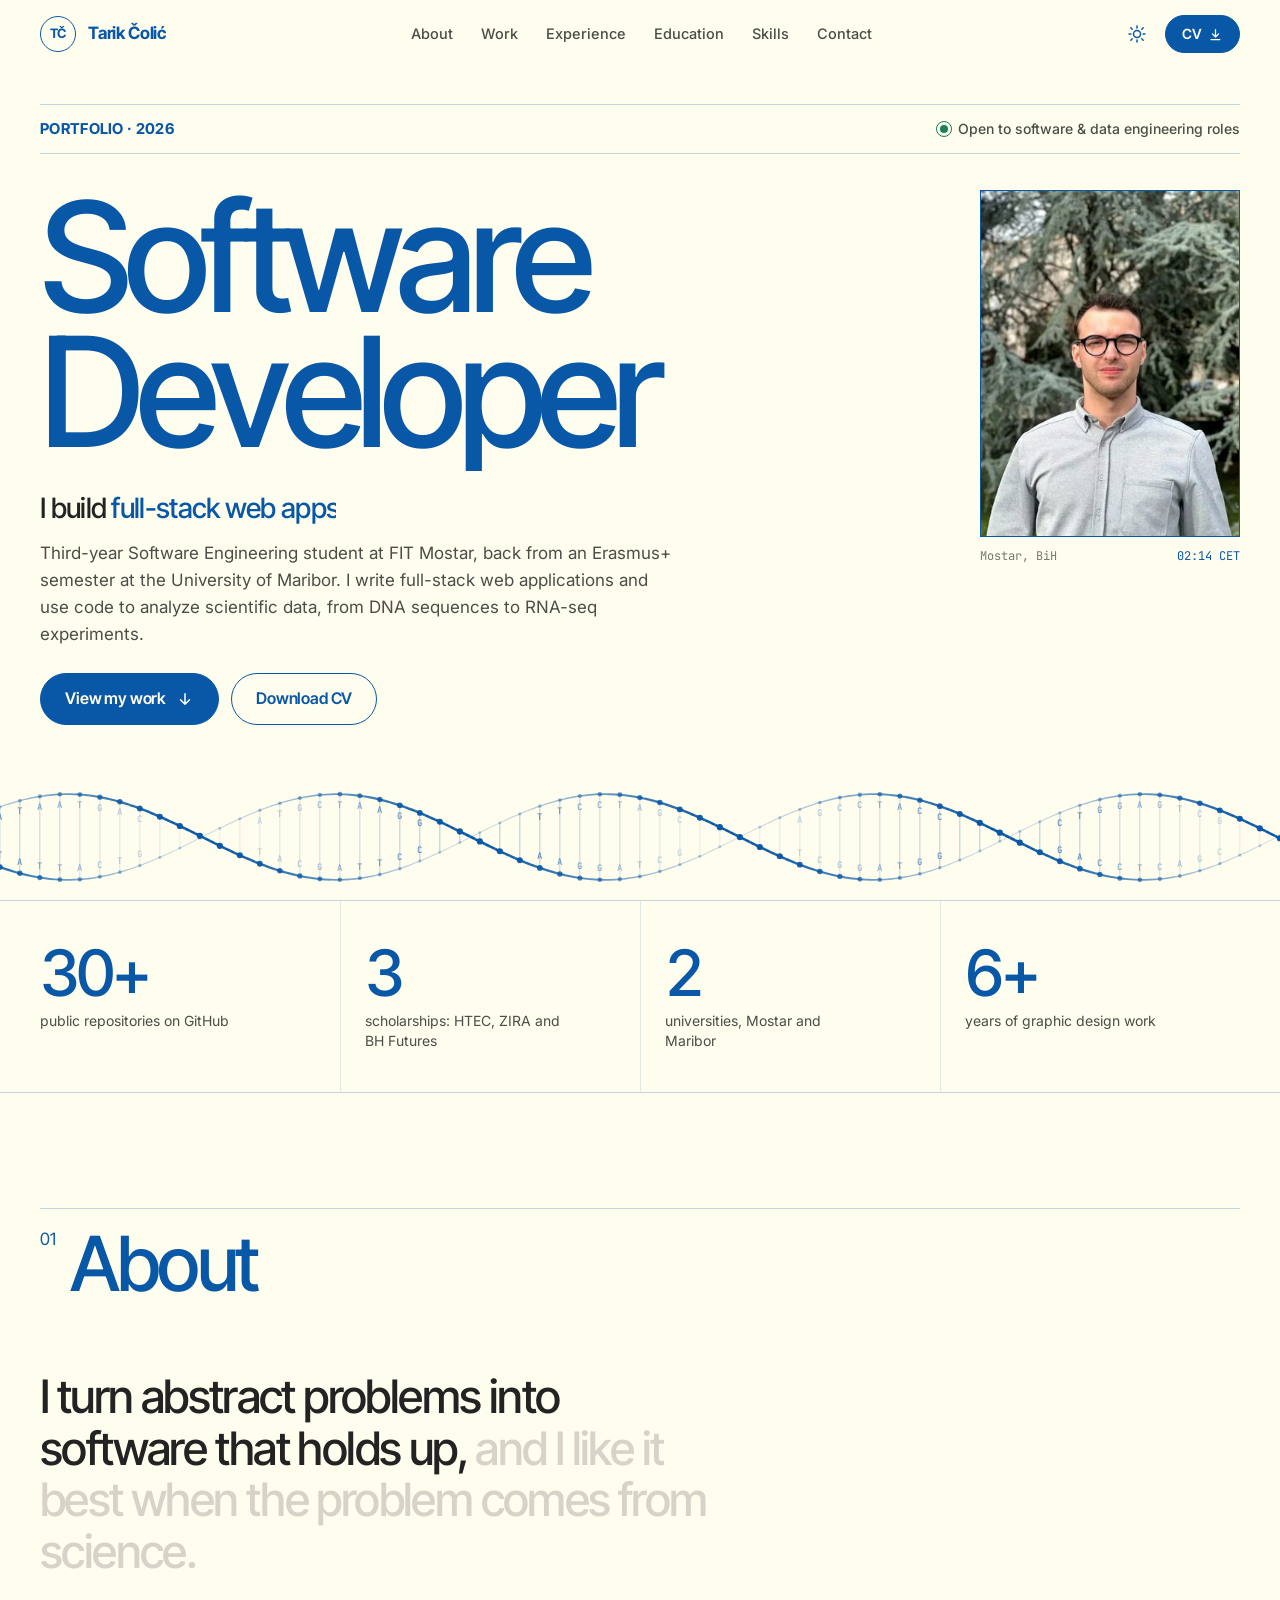
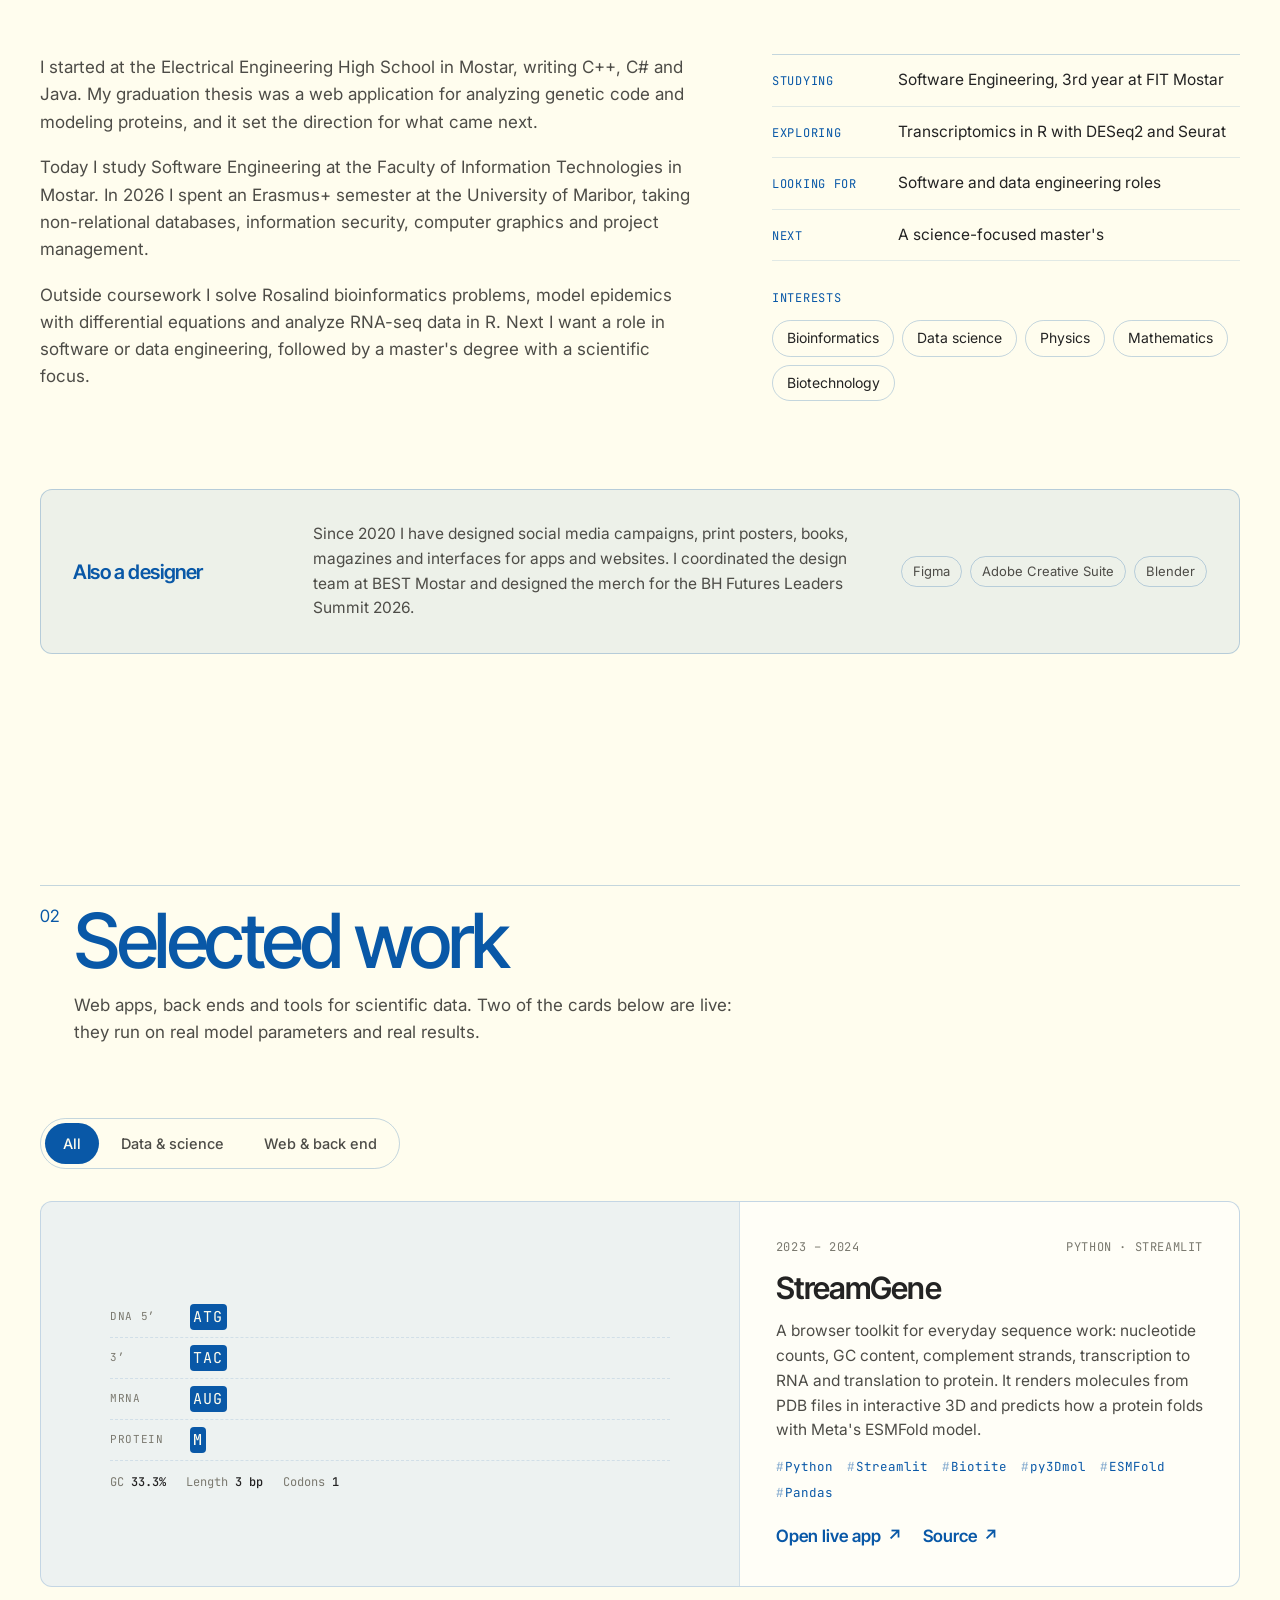
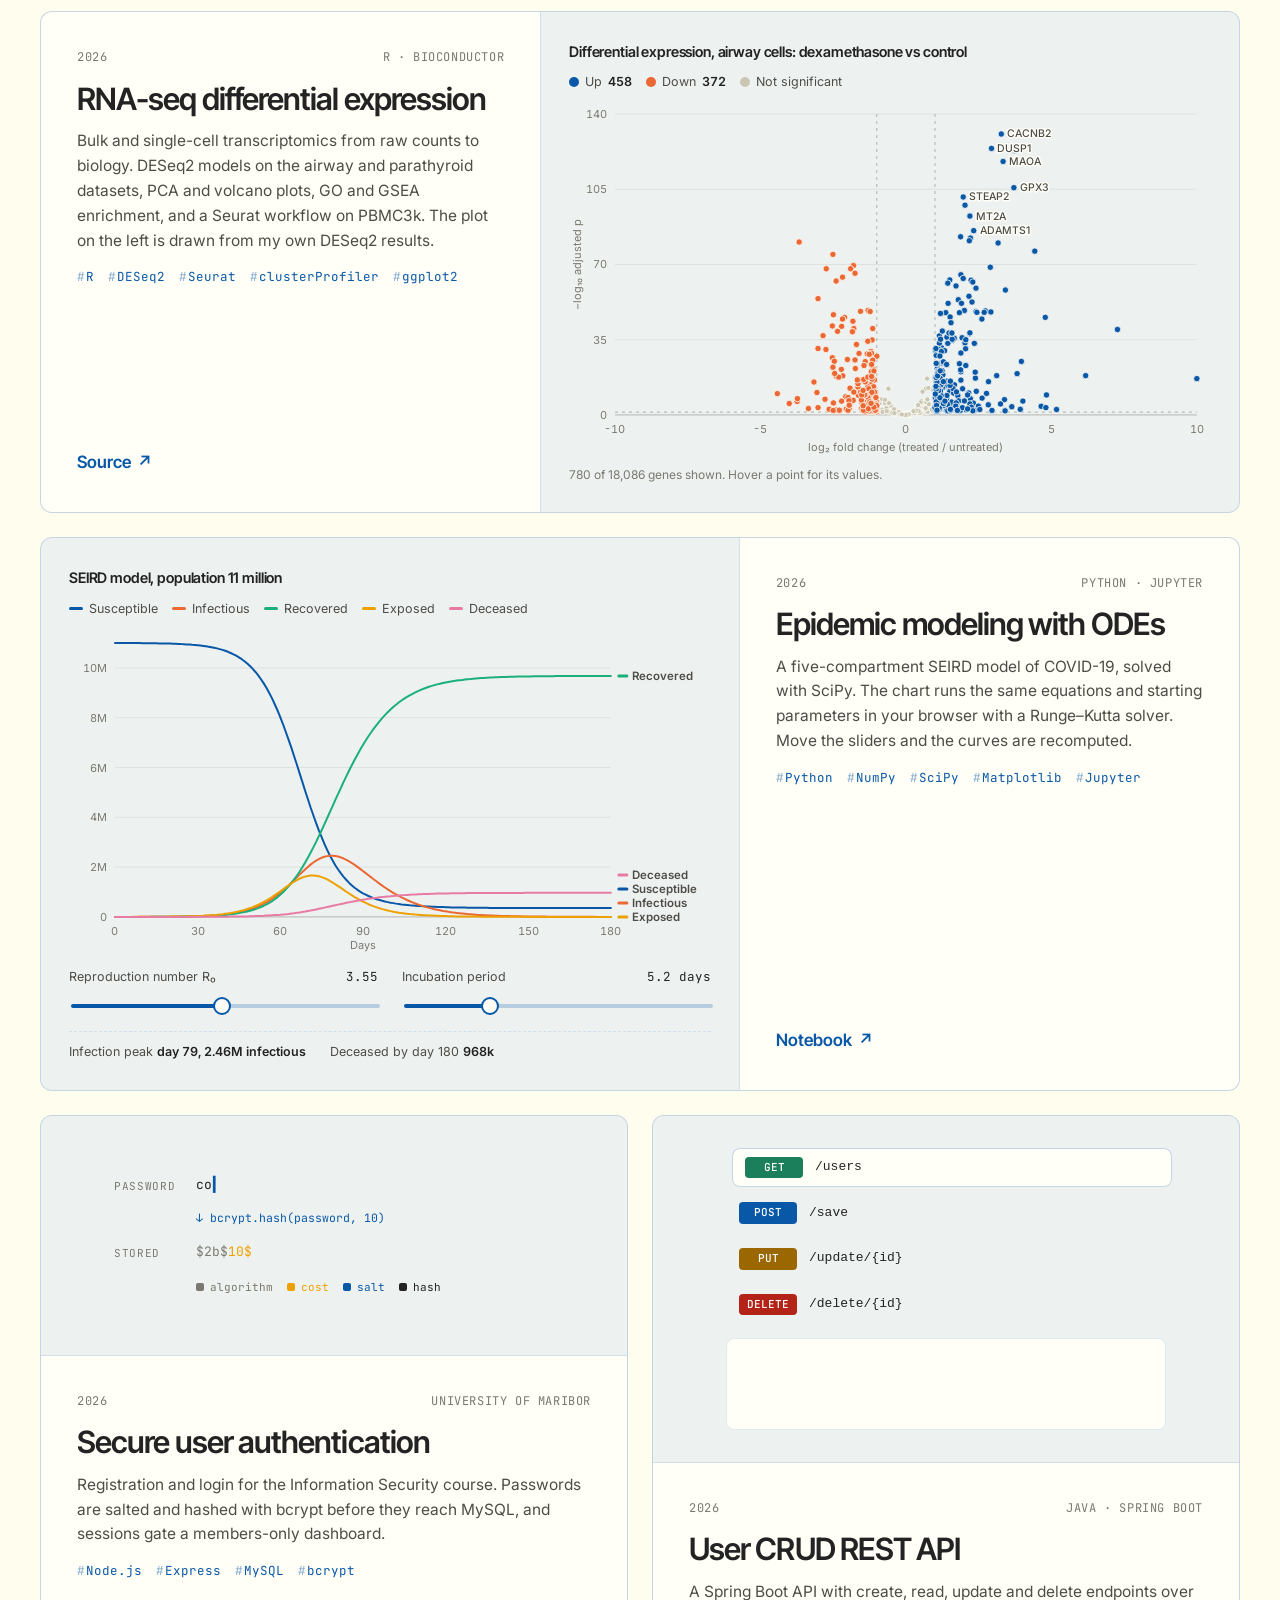
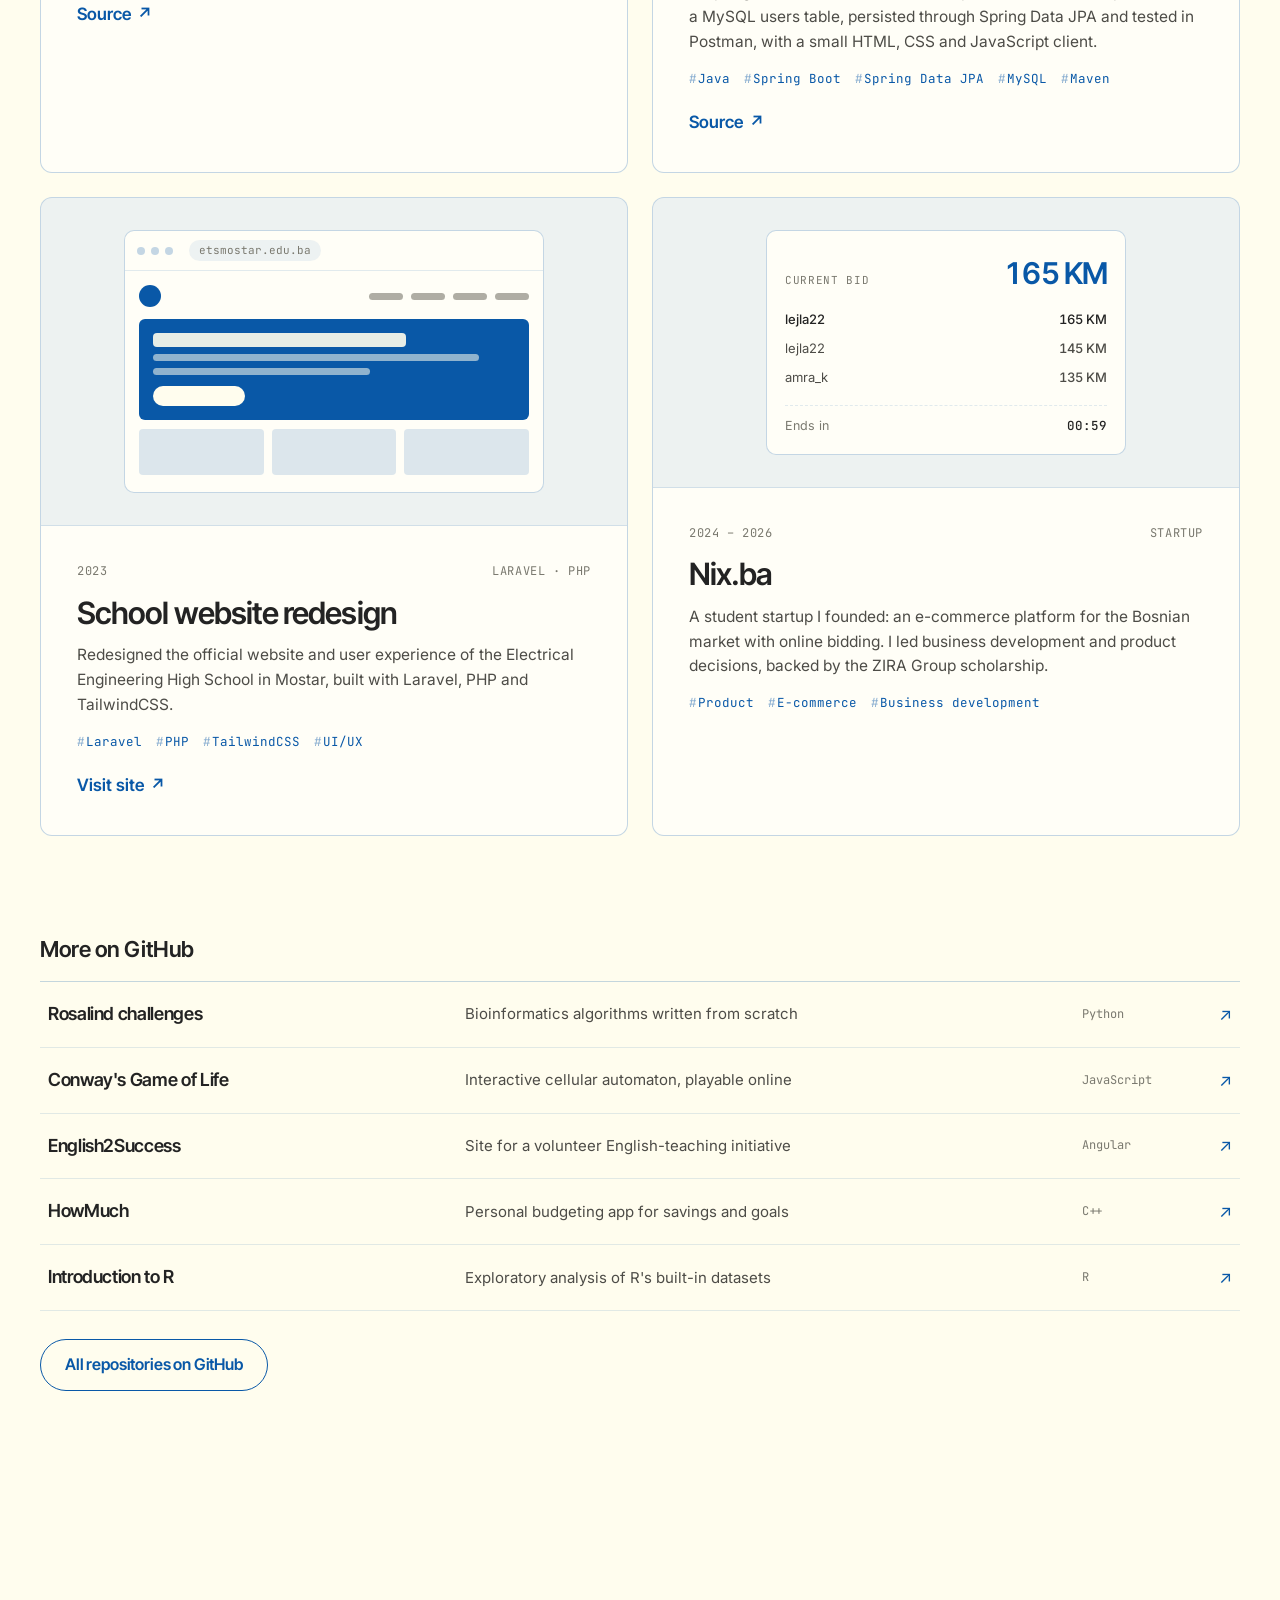
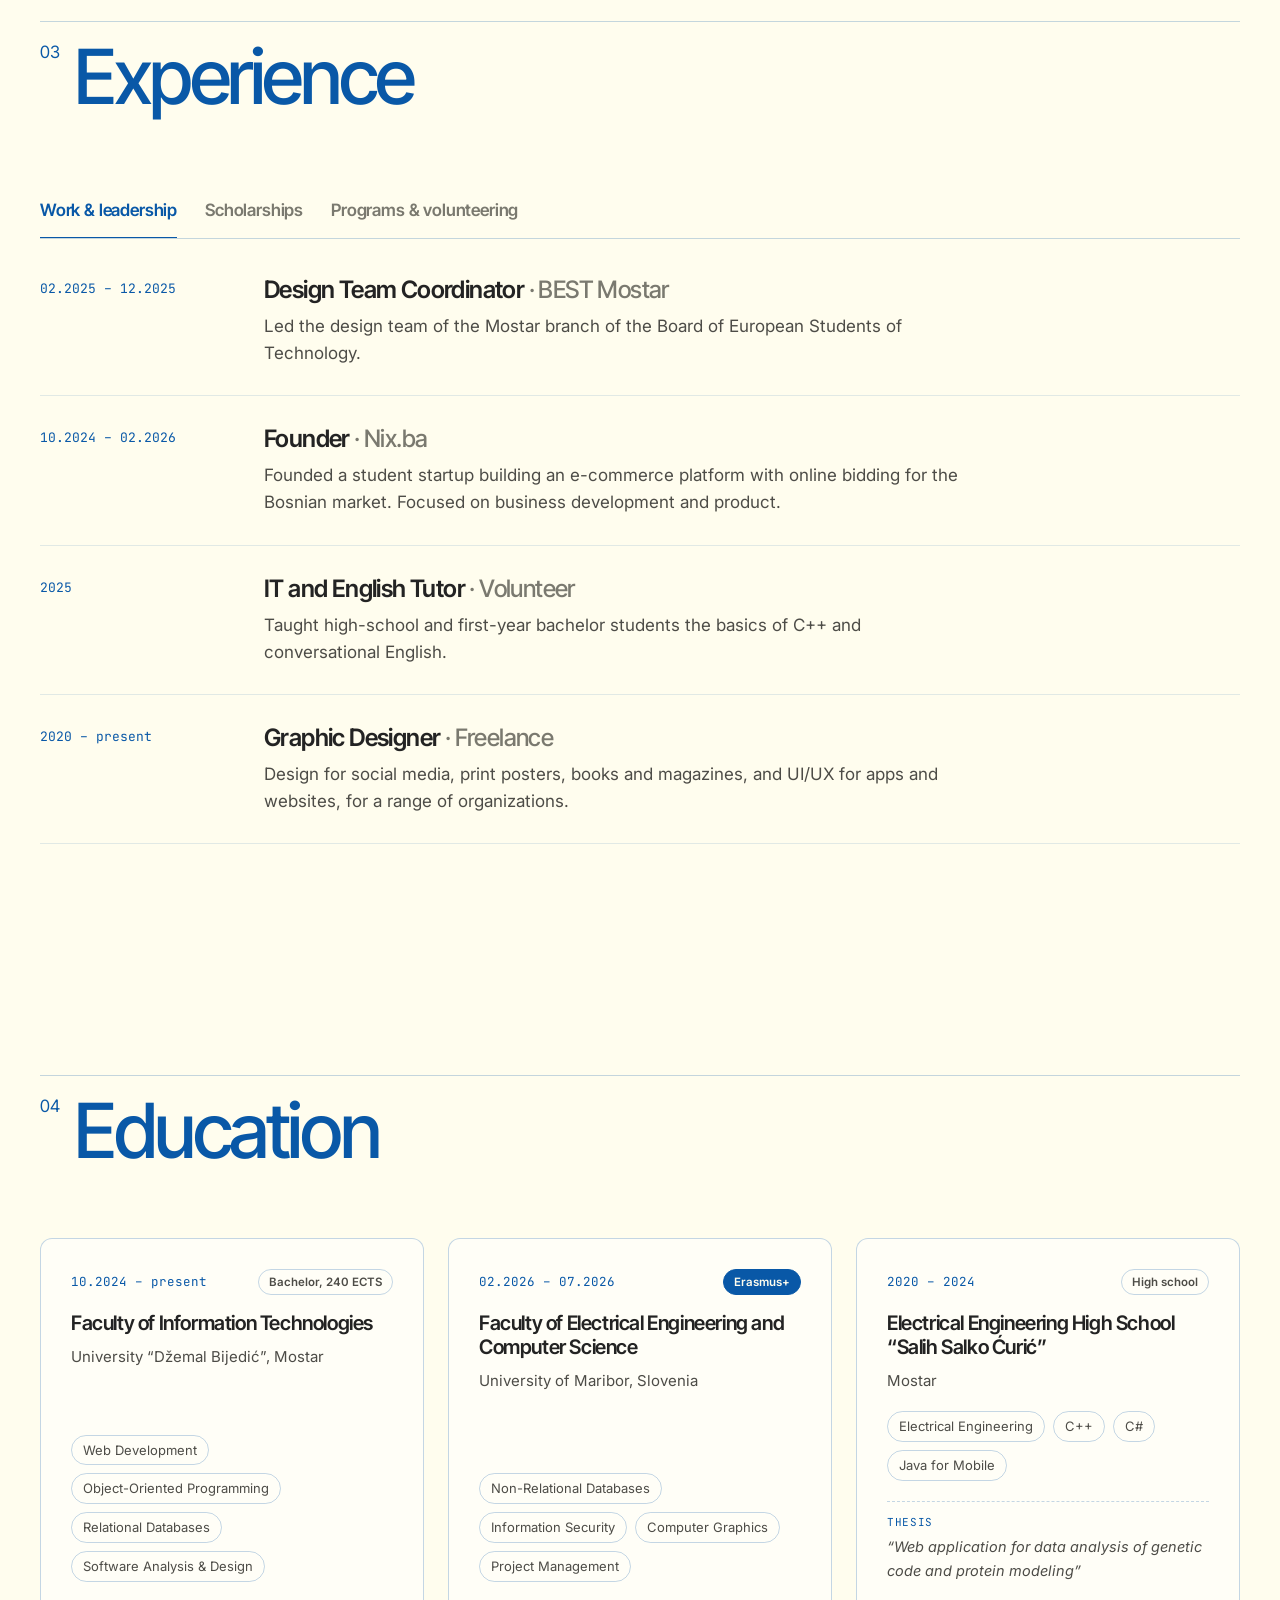
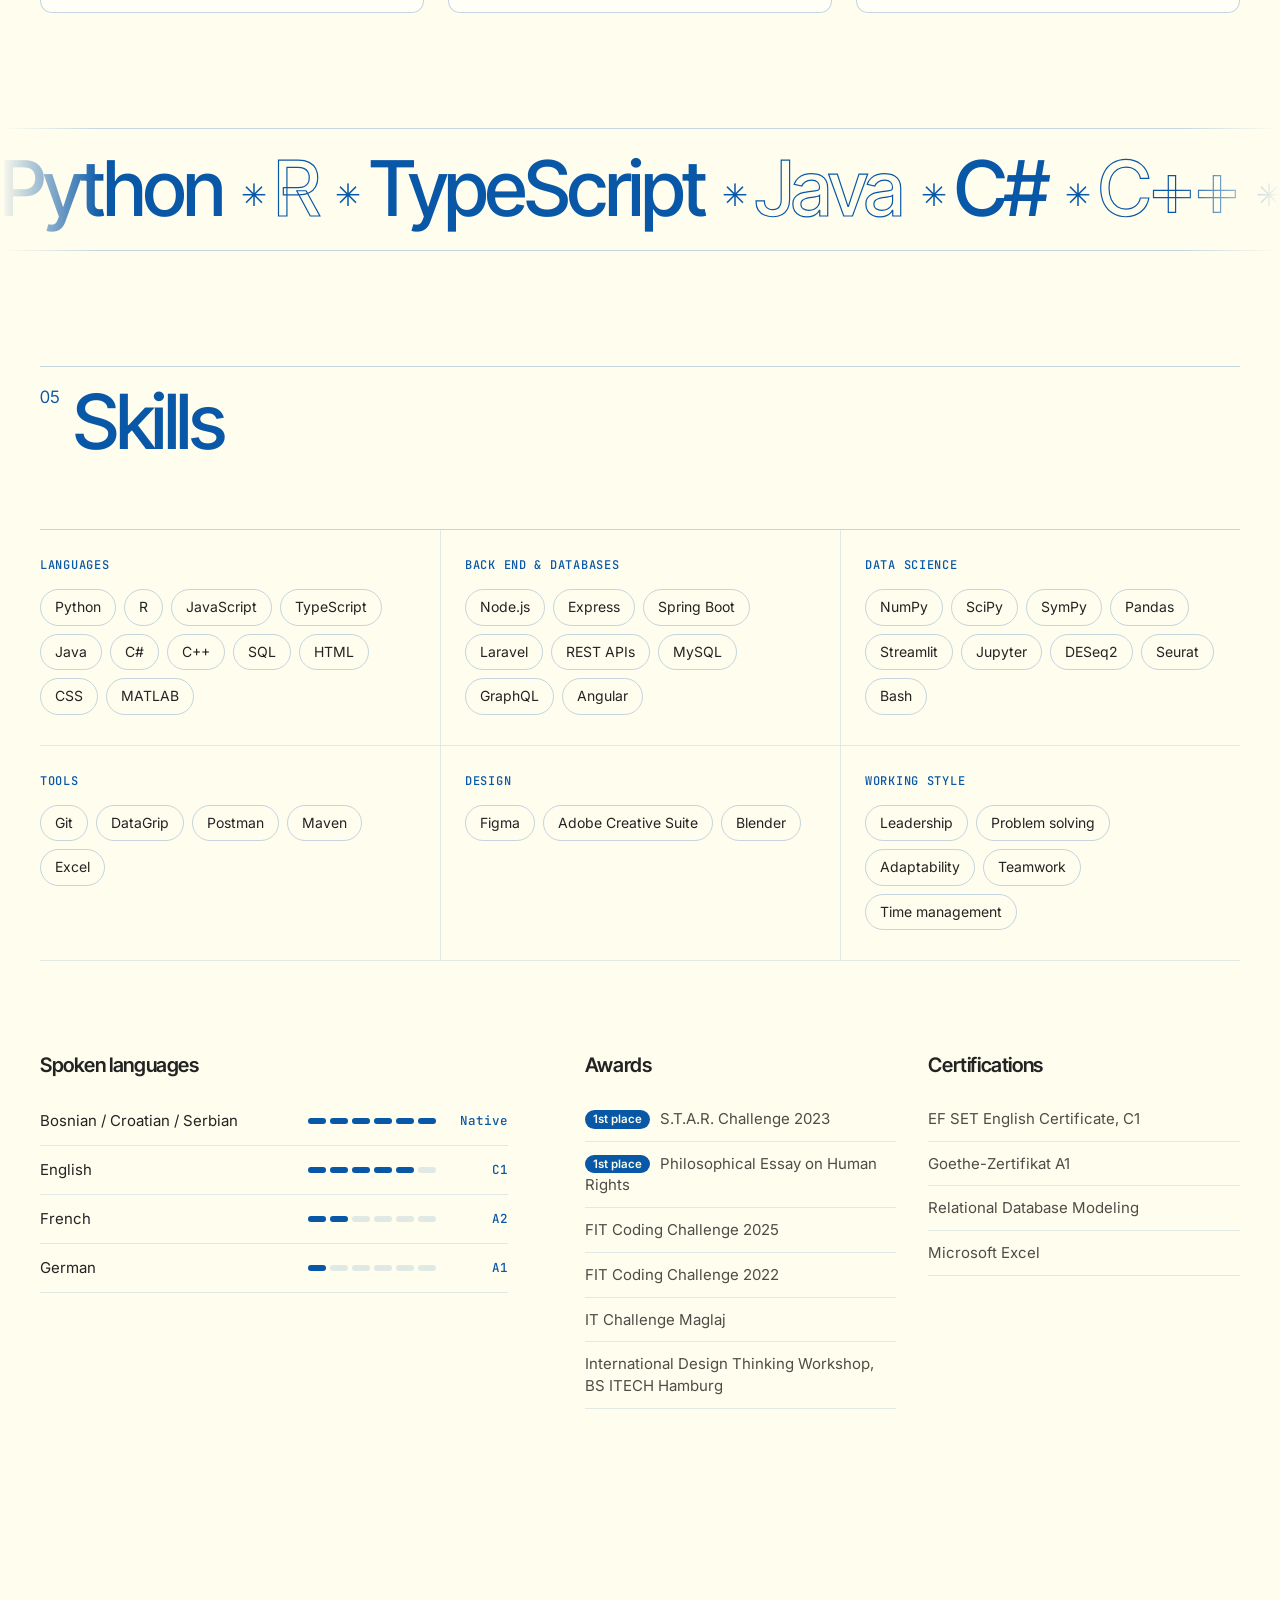
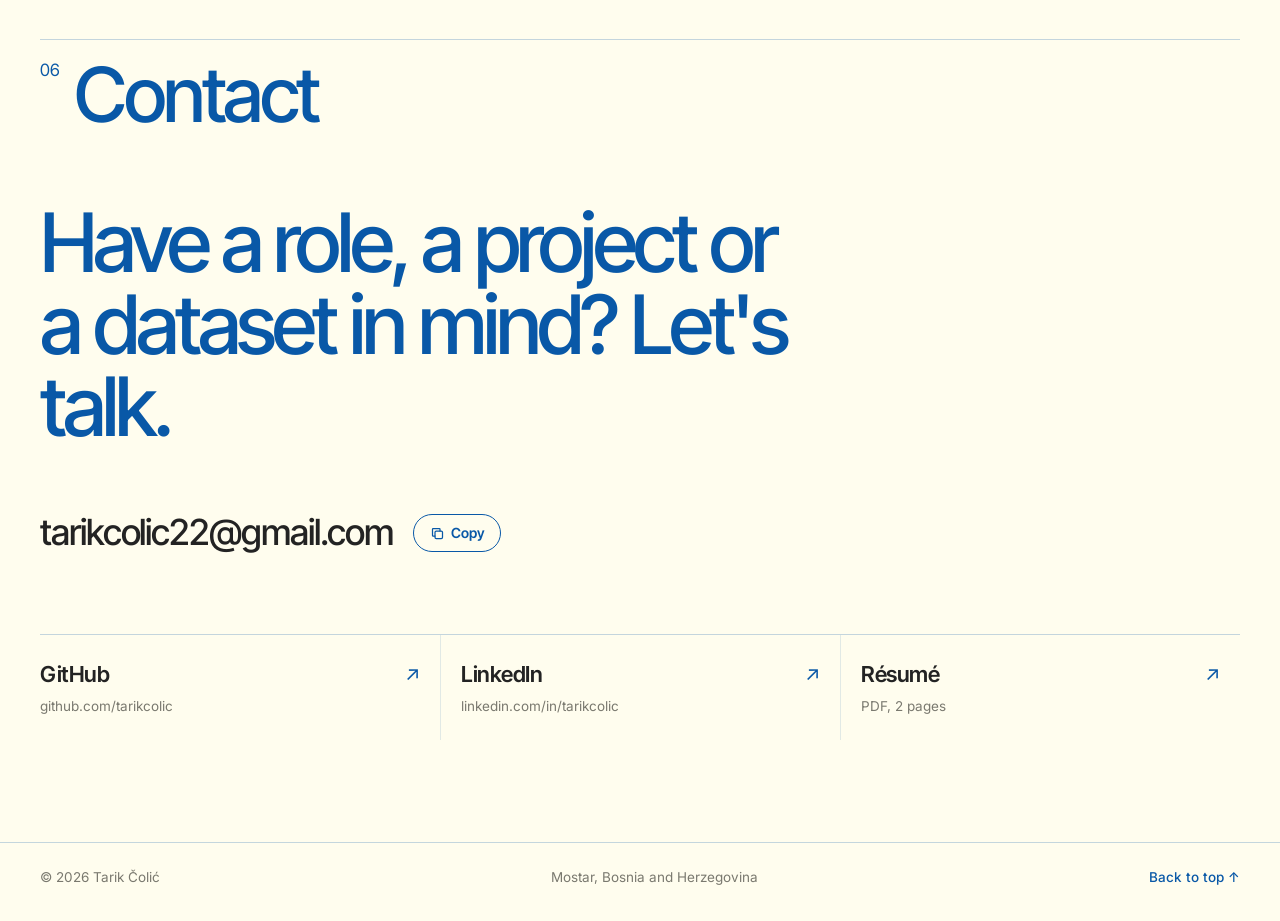
==== index.html @ e256fb42 "Add portfolio website for GitHub Pages Static single-page portfolio built from the 2026 CV and publi" ====
<!doctype html>
<html lang="en">
<head>
  <meta charset="utf-8">
  <meta name="viewport" content="width=device-width, initial-scale=1">
  <title>Tarik Čolić · Software Developer</title>
  <meta name="description" content="Tarik Čolić is a software developer and Software Engineering student from Mostar, building full-stack web applications and tools for scientific data.">
  <meta name="author" content="Tarik Čolić">
  <meta name="theme-color" content="#fffdee" media="(prefers-color-scheme: light)">
  <meta name="theme-color" content="#0b1424" media="(prefers-color-scheme: dark)">
  <link rel="canonical" href="https://tarikcolic.github.io/portfolio/">

  <meta property="og:type" content="website">
  <meta property="og:title" content="Tarik Čolić · Software Developer">
  <meta property="og:description" content="Full-stack web applications and tools for scientific data.">
  <meta property="og:url" content="https://tarikcolic.github.io/portfolio/">
  <meta property="og:image" content="https://tarikcolic.github.io/portfolio/assets/img/og.jpg">
  <meta property="og:image:width" content="1200">
  <meta property="og:image:height" content="630">
  <meta name="twitter:card" content="summary_large_image">

  <link rel="icon" href="favicon.svg" type="image/svg+xml">
  <link rel="preconnect" href="https://fonts.googleapis.com">
  <link rel="preconnect" href="https://fonts.gstatic.com" crossorigin>
  <link href="https://fonts.googleapis.com/css2?family=Inter+Tight:wght@500;600;700&family=Inter:wght@400;500;600&family=JetBrains+Mono:wght@400;500&display=swap" rel="stylesheet">
  <link rel="stylesheet" href="assets/css/style.css">

  <script>
    // Runs before paint: apply saved theme and flag JS so reveal styles only apply when scripts run.
    (function () {
      var d = document.documentElement;
      d.classList.add('js');
      try {
        var t = localStorage.getItem('theme');
        if (t === 'light' || t === 'dark') d.setAttribute('data-theme', t);
      } catch (e) {}
    })();
  </script>

  <script type="application/ld+json">
  {
    "@context": "https://schema.org",
    "@type": "Person",
    "name": "Tarik Čolić",
    "jobTitle": "Software Developer",
    "url": "https://tarikcolic.github.io/portfolio/",
    "image": "https://tarikcolic.github.io/portfolio/assets/img/tarik.jpg",
    "address": { "@type": "PostalAddress", "addressLocality": "Mostar", "addressCountry": "BA" },
    "alumniOf": [
      { "@type": "CollegeOrUniversity", "name": "University of Džemal Bijedić in Mostar, Faculty of Information Technologies" },
      { "@type": "CollegeOrUniversity", "name": "University of Maribor, Faculty of Electrical Engineering and Computer Science" }
    ],
    "sameAs": ["https://github.com/tarikcolic", "https://www.linkedin.com/in/tarikcolic"]
  }
  </script>
</head>
<body>
  <a class="skip-link" href="#main">Skip to content</a>
  <div class="progress" aria-hidden="true"><span></span></div>

  <!-- ============ NAV ============ -->
  <header class="nav" id="nav">
    <div class="nav__inner container">
      <a class="nav__logo" href="#top" aria-label="Tarik Čolić, back to top">
        <span class="nav__mark">TČ</span>
        <span class="nav__name">Tarik Čolić</span>
      </a>

      <nav class="nav__links" aria-label="Primary">
        <a href="#about" data-nav>About</a>
        <a href="#work" data-nav>Work</a>
        <a href="#experience" data-nav>Experience</a>
        <a href="#education" data-nav>Education</a>
        <a href="#skills" data-nav>Skills</a>
        <a href="#contact" data-nav>Contact</a>
        <span class="nav__indicator" aria-hidden="true"></span>
      </nav>

      <div class="nav__actions">
        <button class="icon-btn theme-toggle" type="button" aria-label="Switch to dark theme" data-theme-toggle>
          <svg class="i-sun" viewBox="0 0 24 24" aria-hidden="true"><circle cx="12" cy="12" r="4.2"/><path d="M12 2.5v2.2M12 19.3v2.2M4.6 4.6l1.6 1.6M17.8 17.8l1.6 1.6M2.5 12h2.2M19.3 12h2.2M4.6 19.4l1.6-1.6M17.8 6.2l1.6-1.6"/></svg>
          <svg class="i-moon" viewBox="0 0 24 24" aria-hidden="true"><path d="M20 14.5A8 8 0 1 1 9.5 4a6.5 6.5 0 0 0 10.5 10.5Z"/></svg>
        </button>
        <a class="btn btn--small btn--solid nav__cv" href="assets/Tarik_Colic_CV.pdf" download>
          CV <svg viewBox="0 0 24 24" aria-hidden="true"><path d="M12 4v12m0 0-5-5m5 5 5-5M5 20h14"/></svg>
        </a>
        <button class="icon-btn menu-toggle" type="button" aria-label="Open menu" aria-expanded="false" aria-controls="mobile-menu" data-menu-toggle>
          <span></span><span></span>
        </button>
      </div>
    </div>
  </header>

  <div class="mobile-menu" id="mobile-menu" hidden>
    <nav aria-label="Mobile">
      <a href="#about"><small>01</small>About</a>
      <a href="#work"><small>02</small>Work</a>
      <a href="#experience"><small>03</small>Experience</a>
      <a href="#education"><small>04</small>Education</a>
      <a href="#skills"><small>05</small>Skills</a>
      <a href="#contact"><small>06</small>Contact</a>
    </nav>
    <div class="mobile-menu__foot">
      <a href="mailto:tarikcolic22@gmail.com">tarikcolic22@gmail.com</a>
      <a href="assets/Tarik_Colic_CV.pdf" download>Download CV ↓</a>
    </div>
  </div>

  <main id="main">
    <!-- ============ HERO ============ -->
    <section class="hero" id="top" aria-labelledby="hero-title">
      <div class="container hero__grid">
        <div class="hero__meta" data-reveal>
          <span>Portfolio · 2026</span>
          <span class="hero__status"><i class="dot" aria-hidden="true"></i>Open to software &amp; data engineering roles</span>
        </div>

        <h1 class="hero__title" id="hero-title" aria-label="Software Developer">
          <span class="line" aria-hidden="true"><span class="split">Software</span></span>
          <span class="line" aria-hidden="true"><span class="split">Developer</span></span>
        </h1>

        <figure class="hero__photo" data-reveal data-tilt>
          <picture>
            <source srcset="assets/img/tarik.webp" type="image/webp">
            <img src="assets/img/tarik.jpg" width="360" height="480" alt="Portrait of Tarik Čolić" fetchpriority="high">
          </picture>
          <figcaption><span>Mostar, BiH</span><span class="clock" data-clock>--:--</span></figcaption>
        </figure>

        <div class="hero__intro">
          <p class="hero__rotator" data-reveal>
            I build
            <span class="rotator" aria-live="polite">
              <span class="rotator__word is-active">full-stack web apps</span>
              <span class="rotator__word">tools for genetic data</span>
              <span class="rotator__word">secure back ends</span>
              <span class="rotator__word">models of real systems</span>
              <span class="rotator__word">interfaces people enjoy</span>
            </span>
          </p>
          <p class="hero__lead" data-reveal>
            Third-year Software Engineering student at FIT Mostar, back from an Erasmus+ semester at the University of Maribor.
            I write full-stack web applications and use code to analyze scientific data, from DNA sequences to RNA-seq experiments.
          </p>
          <div class="hero__cta" data-reveal>
            <a class="btn btn--solid" href="#work" data-magnetic>View my work <svg viewBox="0 0 24 24" aria-hidden="true"><path d="M12 5v14m0 0-6-6m6 6 6-6"/></svg></a>
            <a class="btn btn--ghost" href="assets/Tarik_Colic_CV.pdf" download data-magnetic>Download CV</a>
          </div>
        </div>
      </div>

      <div class="helix" aria-hidden="true">
        <canvas id="helix"></canvas>
      </div>

    </section>

    <!-- ============ STATS ============ -->
    <section class="stats" aria-label="At a glance">
      <div class="container stats__grid">
        <div class="stat" data-reveal><strong data-count="30" data-suffix="+">0</strong><span>public repositories on GitHub</span></div>
        <div class="stat" data-reveal><strong data-count="3">0</strong><span>scholarships: HTEC, ZIRA and BH Futures</span></div>
        <div class="stat" data-reveal><strong data-count="2">0</strong><span>universities, Mostar and Maribor</span></div>
        <div class="stat" data-reveal><strong data-count="6" data-suffix="+">0</strong><span>years of graphic design work</span></div>
      </div>
    </section>

    <!-- ============ ABOUT ============ -->
    <section class="section" id="about" aria-labelledby="about-title">
      <div class="container">
        <header class="section__head" data-reveal>
          <span class="section__num">01</span>
          <h2 class="section__title" id="about-title">About</h2>
        </header>

        <div class="about">
          <p class="about__statement" data-reveal data-words>
            I turn abstract problems into software that holds up, and I like it best when the problem comes from science.
          </p>

          <div class="about__body">
            <div class="about__text" data-reveal>
              <p>
                I started at the Electrical Engineering High School in Mostar, writing C++, C# and Java. My graduation thesis was a web
                application for analyzing genetic code and modeling proteins, and it set the direction for what came next.
              </p>
              <p>
                Today I study Software Engineering at the Faculty of Information Technologies in Mostar. In 2026 I spent an Erasmus+
                semester at the University of Maribor, taking non-relational databases, information security, computer graphics and
                project management.
              </p>
              <p>
                Outside coursework I solve Rosalind bioinformatics problems, model epidemics with differential equations and analyze
                RNA-seq data in R. Next I want a role in software or data engineering, followed by a master's degree with a scientific focus.
              </p>
            </div>

            <aside class="about__side" data-reveal>
              <dl class="now">
                <div><dt>Studying</dt><dd>Software Engineering, 3rd year at FIT Mostar</dd></div>
                <div><dt>Exploring</dt><dd>Transcriptomics in R with DESeq2 and Seurat</dd></div>
                <div><dt>Looking for</dt><dd>Software and data engineering roles</dd></div>
                <div><dt>Next</dt><dd>A science-focused master's</dd></div>
              </dl>
              <div class="interests">
                <span class="interests__label">Interests</span>
                <ul class="chips">
                  <li>Bioinformatics</li><li>Data science</li><li>Physics</li><li>Mathematics</li><li>Biotechnology</li>
                </ul>
              </div>
            </aside>
          </div>

          <div class="design-band" data-reveal>
            <div class="design-band__label">Also a designer</div>
            <p>
              Since 2020 I have designed social media campaigns, print posters, books, magazines and interfaces for apps and websites.
              I coordinated the design team at BEST Mostar and designed the merch for the BH Futures Leaders Summit 2026.
            </p>
            <ul class="chips chips--quiet"><li>Figma</li><li>Adobe Creative Suite</li><li>Blender</li></ul>
          </div>
        </div>
      </div>
    </section>

    <!-- ============ WORK ============ -->
    <section class="section section--work" id="work" aria-labelledby="work-title">
      <div class="container">
        <header class="section__head" data-reveal>
          <span class="section__num">02</span>
          <h2 class="section__title" id="work-title">Selected work</h2>
          <p class="section__sub">Web apps, back ends and tools for scientific data. Two of the cards below are live: they run on real model parameters and real results.</p>
        </header>

        <div class="filters" role="group" aria-label="Filter projects" data-reveal>
          <button type="button" class="filter is-active" data-filter="all" aria-pressed="true">All</button>
          <button type="button" class="filter" data-filter="science" aria-pressed="false">Data &amp; science</button>
          <button type="button" class="filter" data-filter="web" aria-pressed="false">Web &amp; back end</button>
          <span class="filters__pill" aria-hidden="true"></span>
        </div>

        <div class="projects">
          <!-- StreamGene -->
          <article class="project project--wide" data-cat="science web" data-reveal>
            <div class="project__visual project__visual--seq" aria-hidden="true">
              <div class="seq" data-seq>
                <div class="seq__row"><span class="seq__lbl">DNA 5′</span><span class="seq__strand" data-strand="dna"></span></div>
                <div class="seq__row"><span class="seq__lbl">3′</span><span class="seq__strand seq__strand--muted" data-strand="comp"></span></div>
                <div class="seq__row"><span class="seq__lbl">mRNA</span><span class="seq__strand" data-strand="rna"></span></div>
                <div class="seq__row"><span class="seq__lbl">Protein</span><span class="seq__strand seq__strand--aa" data-strand="aa"></span></div>
                <div class="seq__stats">
                  <span>GC <b data-gc>0.0%</b></span>
                  <span>Length <b data-len>0 bp</b></span>
                  <span>Codons <b data-codons>0</b></span>
                </div>
              </div>
            </div>
            <div class="project__body">
              <div class="project__meta"><span>2023 – 2024</span><span>Python · Streamlit</span></div>
              <h3 class="project__title">StreamGene</h3>
              <p class="project__desc">
                A browser toolkit for everyday sequence work: nucleotide counts, GC content, complement strands, transcription to RNA and
                translation to protein. It renders molecules from PDB files in interactive 3D and predicts how a protein folds with Meta's
                ESMFold model.
              </p>
              <ul class="tags"><li>Python</li><li>Streamlit</li><li>Biotite</li><li>py3Dmol</li><li>ESMFold</li><li>Pandas</li></ul>
              <div class="project__links">
                <a class="link-arrow" href="https://streamgene.streamlit.app" target="_blank" rel="noopener">Open live app</a>
                <a class="link-arrow" href="https://github.com/tarikcolic/streamgene" target="_blank" rel="noopener">Source</a>
              </div>
            </div>
          </article>

          <!-- RNA-seq -->
          <article class="project project--wide project--flip" data-cat="science" data-reveal>
            <div class="project__visual project__visual--chart">
              <figure class="viz viz--volcano" data-volcano>
                <figcaption class="viz__head">
                  <span class="viz__title">Differential expression, airway cells: dexamethasone vs control</span>
                  <span class="viz__legend">
                    <span><i class="sw sw--up"></i>Up <b data-up>458</b></span>
                    <span><i class="sw sw--down"></i>Down <b data-down>372</b></span>
                    <span><i class="sw sw--ns"></i>Not significant</span>
                  </span>
                </figcaption>
                <div class="viz__plot">
                  <svg role="img" aria-label="Volcano plot of log2 fold change against minus log10 adjusted p-value for the airway dataset."></svg>
                  <div class="viz__tip" role="status" hidden></div>
                </div>
                <p class="viz__note">780 of 18,086 genes shown. Hover a point for its values.</p>
              </figure>
            </div>
            <div class="project__body">
              <div class="project__meta"><span>2026</span><span>R · Bioconductor</span></div>
              <h3 class="project__title">RNA-seq differential expression</h3>
              <p class="project__desc">
                Bulk and single-cell transcriptomics from raw counts to biology. DESeq2 models on the airway and parathyroid datasets,
                PCA and volcano plots, GO and GSEA enrichment, and a Seurat workflow on PBMC3k. The plot on the left is drawn from my
                own DESeq2 results.
              </p>
              <ul class="tags"><li>R</li><li>DESeq2</li><li>Seurat</li><li>clusterProfiler</li><li>ggplot2</li></ul>
              <div class="project__links">
                <a class="link-arrow" href="https://github.com/tarikcolic/RNAseq-workshop" target="_blank" rel="noopener">Source</a>
              </div>
            </div>
          </article>

          <!-- SEIRD -->
          <article class="project project--wide" data-cat="science" data-reveal>
            <div class="project__visual project__visual--chart">
              <figure class="viz viz--seird" data-seird>
                <figcaption class="viz__head">
                  <span class="viz__title">SEIRD model, population 11 million</span>
                  <span class="viz__legend" data-legend></span>
                </figcaption>
                <div class="viz__plot">
                  <svg role="img" aria-label="Line chart of susceptible, exposed, infectious, recovered and deceased people over time."></svg>
                  <div class="viz__tip" role="status" hidden></div>
                </div>
                <div class="viz__controls">
                  <label>
                    <span>Reproduction number R₀ <output data-out="r0">3.55</output></span>
                    <input type="range" min="1.2" max="6" step="0.05" value="3.55" data-in="r0">
                  </label>
                  <label>
                    <span>Incubation period <output data-out="inc">5.2 days</output></span>
                    <input type="range" min="2" max="14" step="0.1" value="5.2" data-in="inc">
                  </label>
                  <div class="viz__readout">
                    <span>Infection peak <b data-peak>day 0</b></span>
                    <span>Deceased by day 180 <b data-deaths>0</b></span>
                  </div>
                </div>
              </figure>
            </div>
            <div class="project__body">
              <div class="project__meta"><span>2026</span><span>Python · Jupyter</span></div>
              <h3 class="project__title">Epidemic modeling with ODEs</h3>
              <p class="project__desc">
                A five-compartment SEIRD model of COVID-19, solved with SciPy. The chart runs the same equations and starting
                parameters in your browser with a Runge–Kutta solver. Move the sliders and the curves are recomputed.
              </p>
              <ul class="tags"><li>Python</li><li>NumPy</li><li>SciPy</li><li>Matplotlib</li><li>Jupyter</li></ul>
              <div class="project__links">
                <a class="link-arrow" href="https://github.com/tarikcolic/covid19seird" target="_blank" rel="noopener">Notebook</a>
              </div>
            </div>
          </article>

          <!-- Auth -->
          <article class="project" data-cat="web" data-reveal>
            <div class="project__visual project__visual--hash" aria-hidden="true">
              <div class="hash" data-hash>
                <div class="hash__row"><span class="hash__k">password</span><span class="hash__v hash__v--pw" data-pw></span></div>
                <div class="hash__arrow">bcrypt.hash(password, 10)</div>
                <div class="hash__row hash__row--out">
                  <span class="hash__k">stored</span>
                  <span class="hash__v hash__v--out"><span class="h-alg">$2b$</span><span class="h-cost">10$</span><span class="h-salt" data-salt></span><span class="h-sum" data-sum></span></span>
                </div>
                <div class="hash__key"><span class="h-alg">algorithm</span><span class="h-cost">cost</span><span class="h-salt">salt</span><span class="h-sum">hash</span></div>
              </div>
            </div>
            <div class="project__body">
              <div class="project__meta"><span>2026</span><span>University of Maribor</span></div>
              <h3 class="project__title">Secure user authentication</h3>
              <p class="project__desc">
                Registration and login for the Information Security course. Passwords are salted and hashed with bcrypt before they
                reach MySQL, and sessions gate a members-only dashboard.
              </p>
              <ul class="tags"><li>Node.js</li><li>Express</li><li>MySQL</li><li>bcrypt</li></ul>
              <div class="project__links">
                <a class="link-arrow" href="https://github.com/tarikcolic/user-auth-website" target="_blank" rel="noopener">Source</a>
              </div>
            </div>
          </article>

          <!-- REST API -->
          <article class="project" data-cat="web" data-reveal>
            <div class="project__visual project__visual--api" aria-hidden="true">
              <div class="api" data-api>
                <ul class="api__routes">
                  <li data-route="0"><b class="m m--get">GET</b><code>/users</code></li>
                  <li data-route="1"><b class="m m--post">POST</b><code>/save</code></li>
                  <li data-route="2"><b class="m m--put">PUT</b><code>/update/{id}</code></li>
                  <li data-route="3"><b class="m m--del">DELETE</b><code>/delete/{id}</code></li>
                </ul>
                <pre class="api__res" data-res></pre>
              </div>
            </div>
            <div class="project__body">
              <div class="project__meta"><span>2026</span><span>Java · Spring Boot</span></div>
              <h3 class="project__title">User CRUD REST API</h3>
              <p class="project__desc">
                A Spring Boot API with create, read, update and delete endpoints over a MySQL users table, persisted through Spring
                Data JPA and tested in Postman, with a small HTML, CSS and JavaScript client.
              </p>
              <ul class="tags"><li>Java</li><li>Spring Boot</li><li>Spring Data JPA</li><li>MySQL</li><li>Maven</li></ul>
              <div class="project__links">
                <a class="link-arrow" href="https://github.com/tarikcolic/users-restfulapi" target="_blank" rel="noopener">Source</a>
              </div>
            </div>
          </article>

          <!-- School website -->
          <article class="project" data-cat="web" data-reveal>
            <div class="project__visual project__visual--site" aria-hidden="true">
              <div class="browser">
                <div class="browser__bar"><i></i><i></i><i></i><span>etsmostar.edu.ba</span></div>
                <div class="browser__page">
                  <div class="wf wf--nav"><b></b><span></span><span></span><span></span><span></span></div>
                  <div class="wf wf--hero"><b></b><span></span><span></span><em></em></div>
                  <div class="wf wf--cards"><span></span><span></span><span></span></div>
                </div>
              </div>
            </div>
            <div class="project__body">
              <div class="project__meta"><span>2023</span><span>Laravel · PHP</span></div>
              <h3 class="project__title">School website redesign</h3>
              <p class="project__desc">
                Redesigned the official website and user experience of the Electrical Engineering High School in Mostar, built with
                Laravel, PHP and TailwindCSS.
              </p>
              <ul class="tags"><li>Laravel</li><li>PHP</li><li>TailwindCSS</li><li>UI/UX</li></ul>
              <div class="project__links">
                <a class="link-arrow" href="https://etsmostar.edu.ba" target="_blank" rel="noopener">Visit site</a>
              </div>
            </div>
          </article>

          <!-- Nix.ba -->
          <article class="project" data-cat="web" data-reveal>
            <div class="project__visual project__visual--bid" aria-hidden="true">
              <div class="bid" data-bid>
                <div class="bid__item">
                  <span class="bid__label">Current bid</span>
                  <span class="bid__price"><span data-price>120</span> KM</span>
                </div>
                <ol class="bid__log" data-log></ol>
                <div class="bid__timer"><span>Ends in</span><b data-timer>00:59</b></div>
              </div>
            </div>
            <div class="project__body">
              <div class="project__meta"><span>2024 – 2026</span><span>Startup</span></div>
              <h3 class="project__title">Nix.ba</h3>
              <p class="project__desc">
                A student startup I founded: an e-commerce platform for the Bosnian market with online bidding. I led business
                development and product decisions, backed by the ZIRA Group scholarship.
              </p>
              <ul class="tags"><li>Product</li><li>E-commerce</li><li>Business development</li></ul>
            </div>
          </article>
        </div>

        <div class="more" data-reveal>
          <h3 class="more__title">More on GitHub</h3>
          <ul class="more__list">
            <li><a href="https://github.com/tarikcolic/rosalind-challenges" target="_blank" rel="noopener"><span class="more__name">Rosalind challenges</span><span class="more__desc">Bioinformatics algorithms written from scratch</span><span class="more__lang">Python</span></a></li>
            <li><a href="https://tarikcolic.github.io/gameoflife/" target="_blank" rel="noopener"><span class="more__name">Conway's Game of Life</span><span class="more__desc">Interactive cellular automaton, playable online</span><span class="more__lang">JavaScript</span></a></li>
            <li><a href="https://github.com/tarikcolic/e2s" target="_blank" rel="noopener"><span class="more__name">English2Success</span><span class="more__desc">Site for a volunteer English-teaching initiative</span><span class="more__lang">Angular</span></a></li>
            <li><a href="https://github.com/tarikcolic/howmuch-app" target="_blank" rel="noopener"><span class="more__name">HowMuch</span><span class="more__desc">Personal budgeting app for savings and goals</span><span class="more__lang">C++</span></a></li>
            <li><a href="https://github.com/tarikcolic/R_introduction" target="_blank" rel="noopener"><span class="more__name">Introduction to R</span><span class="more__desc">Exploratory analysis of R's built-in datasets</span><span class="more__lang">R</span></a></li>
          </ul>
          <a class="btn btn--ghost more__all" href="https://github.com/tarikcolic?tab=repositories" target="_blank" rel="noopener" data-magnetic>All repositories on GitHub</a>
        </div>
      </div>
    </section>

    <!-- ============ EXPERIENCE ============ -->
    <section class="section" id="experience" aria-labelledby="exp-title">
      <div class="container">
        <header class="section__head" data-reveal>
          <span class="section__num">03</span>
          <h2 class="section__title" id="exp-title">Experience</h2>
        </header>

        <div class="tabs" data-tabs>
          <div class="tabs__list" role="tablist" aria-label="Experience categories" data-reveal>
            <button role="tab" id="tab-work" aria-controls="panel-work" aria-selected="true">Work &amp; leadership</button>
            <button role="tab" id="tab-sch" aria-controls="panel-sch" aria-selected="false" tabindex="-1">Scholarships</button>
            <button role="tab" id="tab-vol" aria-controls="panel-vol" aria-selected="false" tabindex="-1">Programs &amp; volunteering</button>
            <span class="tabs__indicator" aria-hidden="true"></span>
          </div>

          <div class="tabs__panel" role="tabpanel" id="panel-work" aria-labelledby="tab-work">
            <ol class="timeline">
              <li class="tl" data-reveal>
                <span class="tl__date">02.2025 – 12.2025</span>
                <div class="tl__body">
                  <h3>Design Team Coordinator <span>· BEST Mostar</span></h3>
                  <p>Led the design team of the Mostar branch of the Board of European Students of Technology.</p>
                </div>
              </li>
              <li class="tl" data-reveal>
                <span class="tl__date">10.2024 – 02.2026</span>
                <div class="tl__body">
                  <h3>Founder <span>· Nix.ba</span></h3>
                  <p>Founded a student startup building an e-commerce platform with online bidding for the Bosnian market. Focused on business development and product.</p>
                </div>
              </li>
              <li class="tl" data-reveal>
                <span class="tl__date">2025</span>
                <div class="tl__body">
                  <h3>IT and English Tutor <span>· Volunteer</span></h3>
                  <p>Taught high-school and first-year bachelor students the basics of C++ and conversational English.</p>
                </div>
              </li>
              <li class="tl" data-reveal>
                <span class="tl__date">2020 – present</span>
                <div class="tl__body">
                  <h3>Graphic Designer <span>· Freelance</span></h3>
                  <p>Design for social media, print posters, books and magazines, and UI/UX for apps and websites, for a range of organizations.</p>
                </div>
              </li>
            </ol>
          </div>

          <div class="tabs__panel" role="tabpanel" id="panel-sch" aria-labelledby="tab-sch" hidden>
            <ol class="timeline">
              <li class="tl">
                <span class="tl__date">11.2025 – 09.2026</span>
                <div class="tl__body">
                  <h3>HTEC Scholarship</h3>
                  <p>Mentorship, new connections and room to grow, and the push to give back to my community.</p>
                </div>
              </li>
              <li class="tl">
                <span class="tl__date">11.2024 – 05.2025</span>
                <div class="tl__body">
                  <h3>ZIRA Group Scholarship</h3>
                  <p>Gave me the confidence to step outside my comfort zone and put my energy into building Nix.ba.</p>
                </div>
              </li>
              <li class="tl">
                <span class="tl__date">2023 – present</span>
                <div class="tl__body">
                  <h3>BH Futures Foundation <span>· Alumni scholar</span></h3>
                  <p>Built teamwork, communication and collaboration skills. Designed social media posts and merch for the Futures Leaders Summit 2026.</p>
                </div>
              </li>
            </ol>
          </div>

          <div class="tabs__panel" role="tabpanel" id="panel-vol" aria-labelledby="tab-vol" hidden>
            <ol class="timeline">
              <li class="tl">
                <span class="tl__date">2024 – 2025</span>
                <div class="tl__body">
                  <h3>UMiD 18 Youth Leader Training</h3>
                  <p>A one-year incubator for young leaders active in democratic society.</p>
                </div>
              </li>
              <li class="tl">
                <span class="tl__date">12.2023 – 11.2025</span>
                <div class="tl__body">
                  <h3>Youth Ambassadors of Non-Formal Learning</h3>
                  <p>YAMNFL2 builds young people's capacities and employability through non-formal methods. Exchanges in Podgorica, Cagliari and Thessaloniki.</p>
                </div>
              </li>
              <li class="tl">
                <span class="tl__date">2021</span>
                <div class="tl__body">
                  <h3>Red Cross Youth Mostar</h3>
                  <p>Member of the city's Red Cross Youth, where I trained in life-saving skills.</p>
                </div>
              </li>
            </ol>
          </div>
        </div>
      </div>
    </section>

    <!-- ============ EDUCATION ============ -->
    <section class="section" id="education" aria-labelledby="edu-title">
      <div class="container">
        <header class="section__head" data-reveal>
          <span class="section__num">04</span>
          <h2 class="section__title" id="edu-title">Education</h2>
        </header>

        <div class="edu">
          <article class="edu__card" data-reveal>
            <div class="edu__top"><span class="edu__date">10.2024 – present</span><span class="badge">Bachelor, 240 ECTS</span></div>
            <h3>Faculty of Information Technologies</h3>
            <p class="edu__school">University “Džemal Bijedić”, Mostar</p>
            <ul class="chips chips--quiet"><li>Web Development</li><li>Object-Oriented Programming</li><li>Relational Databases</li><li>Software Analysis &amp; Design</li></ul>
          </article>

          <article class="edu__card" data-reveal>
            <div class="edu__top"><span class="edu__date">02.2026 – 07.2026</span><span class="badge badge--accent">Erasmus+</span></div>
            <h3>Faculty of Electrical Engineering and Computer Science</h3>
            <p class="edu__school">University of Maribor, Slovenia</p>
            <ul class="chips chips--quiet"><li>Non-Relational Databases</li><li>Information Security</li><li>Computer Graphics</li><li>Project Management</li></ul>
          </article>

          <article class="edu__card" data-reveal>
            <div class="edu__top"><span class="edu__date">2020 – 2024</span><span class="badge">High school</span></div>
            <h3>Electrical Engineering High School “Salih Salko Ćurić”</h3>
            <p class="edu__school">Mostar</p>
            <ul class="chips chips--quiet"><li>Electrical Engineering</li><li>C++</li><li>C#</li><li>Java for Mobile</li></ul>
            <p class="edu__thesis"><span>Thesis</span>“Web application for data analysis of genetic code and protein modeling”</p>
          </article>
        </div>
      </div>
    </section>

    <!-- ============ SKILLS ============ -->
    <section class="section" id="skills" aria-labelledby="skills-title">
      <div class="marquee" aria-hidden="true">
        <div class="marquee__track">
          <span>Python</span><span>R</span><span>TypeScript</span><span>Java</span><span>C#</span><span>C++</span><span>Node.js</span><span>Spring Boot</span><span>Laravel</span><span>MySQL</span><span>GraphQL</span><span>NumPy</span><span>Streamlit</span><span>DESeq2</span><span>Figma</span>
        </div>
      </div>

      <div class="container">
        <header class="section__head" data-reveal>
          <span class="section__num">05</span>
          <h2 class="section__title" id="skills-title">Skills</h2>
        </header>

        <div class="skills">
          <div class="skill-group" data-reveal>
            <h3>Languages</h3>
            <ul class="chips"><li>Python</li><li>R</li><li>JavaScript</li><li>TypeScript</li><li>Java</li><li>C#</li><li>C++</li><li>SQL</li><li>HTML</li><li>CSS</li><li>MATLAB</li></ul>
          </div>
          <div class="skill-group" data-reveal>
            <h3>Back end &amp; databases</h3>
            <ul class="chips"><li>Node.js</li><li>Express</li><li>Spring Boot</li><li>Laravel</li><li>REST APIs</li><li>MySQL</li><li>GraphQL</li><li>Angular</li></ul>
          </div>
          <div class="skill-group" data-reveal>
            <h3>Data science</h3>
            <ul class="chips"><li>NumPy</li><li>SciPy</li><li>SymPy</li><li>Pandas</li><li>Streamlit</li><li>Jupyter</li><li>DESeq2</li><li>Seurat</li><li>Bash</li></ul>
          </div>
          <div class="skill-group" data-reveal>
            <h3>Tools</h3>
            <ul class="chips"><li>Git</li><li>DataGrip</li><li>Postman</li><li>Maven</li><li>Excel</li></ul>
          </div>
          <div class="skill-group" data-reveal>
            <h3>Design</h3>
            <ul class="chips"><li>Figma</li><li>Adobe Creative Suite</li><li>Blender</li></ul>
          </div>
          <div class="skill-group" data-reveal>
            <h3>Working style</h3>
            <ul class="chips"><li>Leadership</li><li>Problem solving</li><li>Adaptability</li><li>Teamwork</li><li>Time management</li></ul>
          </div>
        </div>

        <div class="skills__extra">
          <div class="langs" data-reveal>
            <h3>Spoken languages</h3>
            <ul>
              <li><span>Bosnian / Croatian / Serbian</span><span class="cefr" style="--lvl:7" aria-label="Native"><i></i><i></i><i></i><i></i><i></i><i></i></span><b>Native</b></li>
              <li><span>English</span><span class="cefr" style="--lvl:5" aria-label="C1"><i></i><i></i><i></i><i></i><i></i><i></i></span><b>C1</b></li>
              <li><span>French</span><span class="cefr" style="--lvl:2" aria-label="A2"><i></i><i></i><i></i><i></i><i></i><i></i></span><b>A2</b></li>
              <li><span>German</span><span class="cefr" style="--lvl:1" aria-label="A1"><i></i><i></i><i></i><i></i><i></i><i></i></span><b>A1</b></li>
            </ul>
          </div>

          <div class="lists" data-reveal>
            <div>
              <h3>Awards</h3>
              <ul class="list">
                <li><b>1st place</b> S.T.A.R. Challenge 2023</li>
                <li><b>1st place</b> Philosophical Essay on Human Rights</li>
                <li>FIT Coding Challenge 2025</li>
                <li>FIT Coding Challenge 2022</li>
                <li>IT Challenge Maglaj</li>
                <li>International Design Thinking Workshop, BS ITECH Hamburg</li>
              </ul>
            </div>
            <div>
              <h3>Certifications</h3>
              <ul class="list">
                <li>EF SET English Certificate, C1</li>
                <li>Goethe-Zertifikat A1</li>
                <li>Relational Database Modeling</li>
                <li>Microsoft Excel</li>
              </ul>
            </div>
          </div>
        </div>
      </div>
    </section>

    <!-- ============ CONTACT ============ -->
    <section class="section contact" id="contact" aria-labelledby="contact-title">
      <div class="container">
        <header class="section__head" data-reveal>
          <span class="section__num">06</span>
          <h2 class="section__title" id="contact-title">Contact</h2>
        </header>

        <p class="contact__big" data-reveal data-words>Have a role, a project or a dataset in mind? Let's talk.</p>

        <div class="contact__mail" data-reveal>
          <a class="contact__email" href="mailto:tarikcolic22@gmail.com">tarikcolic22@gmail.com</a>
          <button class="btn btn--ghost btn--small" type="button" data-copy="tarikcolic22@gmail.com">
            <svg viewBox="0 0 24 24" aria-hidden="true"><rect x="8" y="8" width="12" height="12" rx="2"/><path d="M16 8V5a1 1 0 0 0-1-1H5a1 1 0 0 0-1 1v10a1 1 0 0 0 1 1h3"/></svg>
            <span>Copy</span>
          </button>
        </div>

        <ul class="contact__links" data-reveal>
          <li><a href="https://github.com/tarikcolic" target="_blank" rel="noopener"><span>GitHub</span><small>github.com/tarikcolic</small></a></li>
          <li><a href="https://www.linkedin.com/in/tarikcolic" target="_blank" rel="noopener"><span>LinkedIn</span><small>linkedin.com/in/tarikcolic</small></a></li>
          <li><a href="assets/Tarik_Colic_CV.pdf" download><span>Résumé</span><small>PDF, 2 pages</small></a></li>
        </ul>
      </div>
    </section>
  </main>

  <footer class="footer">
    <div class="container footer__inner">
      <span>© <span data-year>2026</span> Tarik Čolić</span>
      <span>Mostar, Bosnia and Herzegovina</span>
      <a href="#top" class="footer__top">Back to top ↑</a>
    </div>
  </footer>

  <div class="toast" role="status" aria-live="polite" hidden></div>

  <script src="assets/js/main.js" defer></script>
</body>
</html>
---- assets/css/style.css ----
/* ==========================================================================
   Tarik Čolić · Portfolio
   Palette and type follow the CV: cream paper, cobalt ink, Swiss grid.
   ========================================================================== */

:root {
  color-scheme: light;
  --bg: #fffdee;
  --bg-2: #f8f4de;
  --surface: #fffef7;
  --ink: #232323;
  --ink-2: #4d4c47;
  --ink-3: #7a796f;
  --line: rgba(9, 88, 167, 0.24);
  --line-soft: rgba(9, 88, 167, 0.12);
  --accent: #0958a7;
  --accent-hover: #0a4a8c;
  --accent-ink: #fffdee;
  --accent-soft: rgba(9, 88, 167, 0.07);
  --accent-soft-2: rgba(9, 88, 167, 0.14);
  --shadow: 0 1px 2px rgba(20, 30, 60, 0.04), 0 12px 32px -12px rgba(9, 58, 120, 0.18);
  --nav-bg: rgba(255, 253, 238, 0.78);

  /* chart roles (validated categorical order, light surface) */
  --s-susceptible: #0958a7;
  --s-infectious: #eb6834;
  --s-recovered: #1baf7a;
  --s-exposed: #eda100;
  --s-deceased: #e87ba4;
  --v-up: #0958a7;
  --v-down: #eb6834;
  --v-ns: #c9c6b3;
  --grid: rgba(35, 35, 35, 0.08);
  --ok: #1a7f5a;

  --f-display: "Inter Tight", "Helvetica Neue", Helvetica, Arial, sans-serif;
  --f-body: "Inter", "Helvetica Neue", Helvetica, Arial, sans-serif;
  --f-mono: "JetBrains Mono", ui-monospace, SFMono-Regular, Menlo, Consolas, monospace;

  --gutter: clamp(16px, 4vw, 40px);
  --max: 1240px;
  --radius: 12px;
  --ease: cubic-bezier(0.22, 1, 0.36, 1);
  --ease-in-out: cubic-bezier(0.65, 0, 0.35, 1);
  --nav-h: 68px;
}

@media (prefers-color-scheme: dark) {
  :root:not([data-theme="light"]) {
    color-scheme: dark;
    --bg: #0b1424;
    --bg-2: #0f1b2f;
    --surface: #0e192c;
    --ink: #f3f0dc;
    --ink-2: #c2c0b0;
    --ink-3: #8e8f89;
    --line: rgba(122, 176, 242, 0.24);
    --line-soft: rgba(122, 176, 242, 0.12);
    --accent: #7ab0f2;
    --accent-hover: #9cc4f6;
    --accent-ink: #0b1424;
    --accent-soft: rgba(122, 176, 242, 0.07);
    --accent-soft-2: rgba(122, 176, 242, 0.15);
    --shadow: 0 1px 2px rgba(0, 0, 0, 0.3), 0 16px 40px -16px rgba(0, 0, 0, 0.6);
    --nav-bg: rgba(11, 20, 36, 0.78);
    --s-susceptible: #3987e5;
    --s-infectious: #d95926;
    --s-recovered: #199e70;
    --s-exposed: #c98500;
    --s-deceased: #d55181;
    --v-up: #3987e5;
    --v-down: #d95926;
    --v-ns: #3a4558;
    --grid: rgba(243, 240, 220, 0.08);
  --ok: #4cc28f;
  }
}

:root[data-theme="dark"] {
  color-scheme: dark;
  --bg: #0b1424;
  --bg-2: #0f1b2f;
  --surface: #0e192c;
  --ink: #f3f0dc;
  --ink-2: #c2c0b0;
  --ink-3: #8e8f89;
  --line: rgba(122, 176, 242, 0.24);
  --line-soft: rgba(122, 176, 242, 0.12);
  --accent: #7ab0f2;
  --accent-hover: #9cc4f6;
  --accent-ink: #0b1424;
  --accent-soft: rgba(122, 176, 242, 0.07);
  --accent-soft-2: rgba(122, 176, 242, 0.15);
  --shadow: 0 1px 2px rgba(0, 0, 0, 0.3), 0 16px 40px -16px rgba(0, 0, 0, 0.6);
  --nav-bg: rgba(11, 20, 36, 0.78);
  --s-susceptible: #3987e5;
  --s-infectious: #d95926;
  --s-recovered: #199e70;
  --s-exposed: #c98500;
  --s-deceased: #d55181;
  --v-up: #3987e5;
  --v-down: #d95926;
  --v-ns: #3a4558;
  --grid: rgba(243, 240, 220, 0.08);
  --ok: #4cc28f;
}

/* ---------- Base ---------- */
*, *::before, *::after { box-sizing: border-box; }
html {
  scroll-behavior: smooth;
  scroll-padding-top: calc(var(--nav-h) + 8px);
  -webkit-text-size-adjust: 100%;
  text-size-adjust: 100%;
}
body {
  margin: 0;
  background: var(--bg);
  color: var(--ink);
  font-family: var(--f-body);
  font-size: 17px;
  line-height: 1.6;
  -webkit-font-smoothing: antialiased;
  -moz-osx-font-smoothing: grayscale;
  overflow-x: hidden;
  transition: background-color 0.4s var(--ease), color 0.4s var(--ease);
}
img, svg, canvas { display: block; max-width: 100%; }
a { color: inherit; text-decoration: none; }
button { font: inherit; color: inherit; background: none; border: 0; padding: 0; cursor: pointer; }
h1, h2, h3, p, ul, ol, dl, dd, figure { margin: 0; }
ul, ol { padding: 0; list-style: none; }
::selection { background: var(--accent); color: var(--accent-ink); }
:focus-visible { outline: 2px solid var(--accent); outline-offset: 3px; border-radius: 4px; }

.container { width: 100%; max-width: calc(var(--max) + var(--gutter) * 2); margin-inline: auto; padding-inline: var(--gutter); }

.skip-link {
  position: fixed; left: 12px; top: -60px; z-index: 200;
  background: var(--accent); color: var(--accent-ink);
  padding: 10px 16px; border-radius: 8px; font-weight: 600;
  transition: top 0.2s var(--ease);
}
.skip-link:focus { top: 12px; }

/* ---------- Scroll progress ---------- */
.progress { position: fixed; inset: 0 0 auto 0; height: 2px; z-index: 120; pointer-events: none; }
.progress span { display: block; height: 100%; background: var(--accent); transform-origin: 0 50%; transform: scaleX(var(--p, 0)); }

/* ---------- Buttons & links ---------- */
.btn {
  --h: 52px;
  display: inline-flex; align-items: center; gap: 10px;
  height: var(--h); padding-inline: 24px;
  border-radius: 999px;
  font-family: var(--f-display); font-weight: 600; font-size: 16px; letter-spacing: -0.01em;
  border: 1.5px solid var(--accent);
  transition: background-color 0.3s var(--ease), color 0.3s var(--ease), border-color 0.3s var(--ease), transform 0.4s var(--ease);
  will-change: transform;
}
.btn svg { width: 18px; height: 18px; fill: none; stroke: currentColor; stroke-width: 2; stroke-linecap: round; stroke-linejoin: round; }
.btn--solid { background: var(--accent); color: var(--accent-ink); }
.btn--solid:hover { background: var(--accent-hover); border-color: var(--accent-hover); }
.btn--ghost { color: var(--accent); }
.btn--ghost:hover { background: var(--accent-soft-2); }
.btn--small { --h: 38px; padding-inline: 16px; font-size: 14px; gap: 6px; }
.btn--small svg { width: 15px; height: 15px; }

.link-arrow {
  position: relative; display: inline-flex; align-items: center; gap: 6px;
  font-family: var(--f-display); font-weight: 600; color: var(--accent);
}
.link-arrow::after {
  content: "↗"; display: inline-block; transition: transform 0.35s var(--ease);
}
.link-arrow::before {
  content: ""; position: absolute; left: 0; right: 1.2em; bottom: -2px; height: 1.5px;
  background: currentColor; transform: scaleX(0); transform-origin: right; transition: transform 0.4s var(--ease);
}
.link-arrow:hover::before { transform: scaleX(1); transform-origin: left; }
.link-arrow:hover::after { transform: translate(3px, -3px); }

.icon-btn {
  width: 40px; height: 40px; border-radius: 50%;
  display: inline-grid; place-items: center;
  color: var(--accent);
  transition: background-color 0.25s var(--ease);
}
.icon-btn:hover { background: var(--accent-soft-2); }
.icon-btn svg { width: 20px; height: 20px; fill: none; stroke: currentColor; stroke-width: 1.8; stroke-linecap: round; stroke-linejoin: round; }

/* ---------- Nav ---------- */
.nav {
  position: fixed; inset: 0 0 auto 0; z-index: 100;
  height: var(--nav-h);
  transition: transform 0.45s var(--ease), background-color 0.3s var(--ease), border-color 0.3s var(--ease);
  border-bottom: 1px solid transparent;
}
.nav.is-scrolled {
  background: var(--nav-bg);
  -webkit-backdrop-filter: saturate(1.4) blur(14px);
  backdrop-filter: saturate(1.4) blur(14px);
  border-bottom-color: var(--line-soft);
}
.nav.is-hidden { transform: translateY(-100%); }
.nav__inner { height: 100%; display: flex; align-items: center; justify-content: space-between; gap: 24px; }
.nav__logo { display: inline-flex; align-items: center; gap: 12px; font-family: var(--f-display); font-weight: 700; color: var(--accent); }
.nav__mark {
  display: inline-grid; place-items: center; width: 36px; height: 36px;
  border: 1.5px solid var(--accent); border-radius: 50%;
  font-size: 13px; letter-spacing: -0.02em;
  transition: background-color 0.3s var(--ease), color 0.3s var(--ease), transform 0.6s var(--ease);
}
.nav__logo:hover .nav__mark { background: var(--accent); color: var(--accent-ink); transform: rotate(-12deg); }
.nav__name { font-size: 17px; letter-spacing: -0.01em; }

.nav__links { position: relative; display: flex; gap: 4px; }
.nav__links a {
  position: relative; padding: 8px 12px;
  font-size: 14.5px; font-weight: 500; color: var(--ink-2);
  transition: color 0.25s var(--ease);
}
.nav__links a:hover, .nav__links a.is-active { color: var(--accent); }
.nav__indicator {
  position: absolute; bottom: 2px; left: 0; height: 2px; width: 0;
  background: var(--accent); border-radius: 2px;
  transform: translateX(var(--x, 0)); width: var(--w, 0);
  opacity: var(--o, 0);
  transition: transform 0.5s var(--ease), width 0.5s var(--ease), opacity 0.3s;
}
.nav__actions { display: flex; align-items: center; gap: 8px; }
.theme-toggle .i-moon { display: none; }
:root[data-theme="dark"] .theme-toggle .i-sun { display: none; }
:root[data-theme="dark"] .theme-toggle .i-moon { display: block; }
@media (prefers-color-scheme: dark) {
  :root:not([data-theme="light"]) .theme-toggle .i-sun { display: none; }
  :root:not([data-theme="light"]) .theme-toggle .i-moon { display: block; }
}
.menu-toggle { display: none; position: relative; }
.menu-toggle span {
  position: absolute; left: 11px; right: 11px; height: 1.8px; background: currentColor; border-radius: 2px;
  transition: transform 0.4s var(--ease), top 0.4s var(--ease);
}
.menu-toggle span:first-child { top: 15px; }
.menu-toggle span:last-child { top: 23px; }
.menu-toggle[aria-expanded="true"] span:first-child { top: 19px; transform: rotate(45deg); }
.menu-toggle[aria-expanded="true"] span:last-child { top: 19px; transform: rotate(-45deg); }

.mobile-menu {
  position: fixed; inset: 0; z-index: 90;
  background: var(--bg);
  padding: calc(var(--nav-h) + 24px) var(--gutter) 32px;
  display: flex; flex-direction: column; justify-content: space-between;
  clip-path: circle(0 at calc(100% - 40px) 34px);
  transition: clip-path 0.7s var(--ease-in-out), visibility 0s linear 0.7s;
  visibility: hidden;
}
.mobile-menu[hidden] { display: flex; }
.mobile-menu.is-open { clip-path: circle(150% at calc(100% - 40px) 34px); visibility: visible; transition: clip-path 0.7s var(--ease-in-out); }
.mobile-menu nav { display: flex; flex-direction: column; }
.mobile-menu nav a {
  display: flex; align-items: baseline; gap: 14px;
  font-family: var(--f-display); font-weight: 500; font-size: clamp(2.2rem, 10vw, 3.4rem); letter-spacing: -0.04em; line-height: 1.15;
  color: var(--accent);
  border-bottom: 1px solid var(--line-soft);
  padding: 6px 0;
  opacity: 0; transform: translateY(24px);
  transition: opacity 0.5s var(--ease), transform 0.6s var(--ease);
}
.mobile-menu nav a small { font-family: var(--f-mono); font-size: 12px; letter-spacing: 0; color: var(--ink-3); }
.mobile-menu.is-open nav a { opacity: 1; transform: none; }
.mobile-menu.is-open nav a:nth-child(1) { transition-delay: 0.15s; }
.mobile-menu.is-open nav a:nth-child(2) { transition-delay: 0.2s; }
.mobile-menu.is-open nav a:nth-child(3) { transition-delay: 0.25s; }
.mobile-menu.is-open nav a:nth-child(4) { transition-delay: 0.3s; }
.mobile-menu.is-open nav a:nth-child(5) { transition-delay: 0.35s; }
.mobile-menu.is-open nav a:nth-child(6) { transition-delay: 0.4s; }
.mobile-menu__foot { display: flex; flex-direction: column; gap: 8px; font-size: 15px; color: var(--ink-2); }
.mobile-menu__foot a { color: var(--accent); font-weight: 500; }

/* ---------- Hero ---------- */
.hero {
  position: relative;
  min-height: 100vh; min-height: 100svh;
  padding-top: calc(var(--nav-h) + clamp(16px, 4vh, 48px));
  display: flex; flex-direction: column;
}
.hero__grid {
  display: grid;
  grid-template-columns: repeat(12, minmax(0, 1fr));
  column-gap: clamp(16px, 2vw, 28px);
  align-items: start;
}
.hero__meta {
  grid-column: 1 / -1;
  display: flex; justify-content: space-between; align-items: center; flex-wrap: wrap; gap: 8px 24px;
  padding: 12px 0;
  border-top: 1px solid var(--line);
  border-bottom: 1px solid var(--line);
  font-family: var(--f-display); font-weight: 700; font-size: 15px; letter-spacing: 0.02em; text-transform: uppercase;
  color: var(--accent);
}
.hero__status { display: inline-flex; align-items: center; gap: 10px; font-family: var(--f-body); font-weight: 500; text-transform: none; letter-spacing: 0; color: var(--ink-2); font-size: 14px; }
.dot { position: relative; width: 8px; height: 8px; border-radius: 50%; background: var(--ok); }
.dot::after { content: ""; position: absolute; inset: -4px; border-radius: 50%; border: 1.5px solid var(--ok); animation: ping 2.2s var(--ease) infinite; }
@keyframes ping { 0% { transform: scale(0.5); opacity: 0.9; } 100% { transform: scale(1.8); opacity: 0; } }

.hero__title {
  grid-column: 1 / span 9; grid-row: 2;
  margin-top: clamp(20px, 4vh, 44px);
  font-family: var(--f-display); font-weight: 500;
  font-size: clamp(3.4rem, min(12vw, 17vh), 10.5rem);
  line-height: 0.88; letter-spacing: -0.055em;
  color: var(--accent);
}
.hero__title .line { display: block; overflow: hidden; padding-bottom: 0.08em; margin-bottom: -0.08em; }
.hero__title .split { display: inline-block; }
.hero__title .char { display: inline-block; will-change: transform; }

.hero__photo {
  grid-column: 10 / span 3; grid-row: 2 / span 2;
  margin-top: clamp(20px, 4vh, 44px);
  justify-self: end; width: 100%; max-width: min(260px, 30vh);
  position: relative;
  transform-style: preserve-3d;
  transition: transform 0.6s var(--ease);
}
.hero__photo picture { display: block; border: 1.5px solid var(--accent); padding: 0; overflow: hidden; aspect-ratio: 3 / 4; background: var(--bg-2); }
.hero__photo img { width: 100%; height: 100%; object-fit: cover; transform: scale(1.04); transition: transform 1.2s var(--ease); }
.hero__photo:hover img { transform: scale(1.08); }
.hero__photo figcaption {
  display: flex; justify-content: space-between; margin-top: 10px;
  font-family: var(--f-mono); font-size: 12px; color: var(--ink-3);
}
.clock { color: var(--accent); }

.hero__intro {
  grid-column: 1 / span 7; grid-row: 3;
  margin-top: clamp(20px, 3.5vh, 40px);
}
.hero__rotator {
  font-family: var(--f-display); font-weight: 500;
  font-size: clamp(1.35rem, 2.2vw, 1.75rem); line-height: 1.25; letter-spacing: -0.025em;
  color: var(--ink);
}
.rotator { position: relative; display: inline-block; vertical-align: top; overflow: hidden; height: 1.25em; line-height: 1.25; color: var(--accent); min-width: 4em; }
.rotator__word {
  position: absolute; left: 0; top: 0; white-space: nowrap;
  transform: translateY(110%); opacity: 0;
  transition: transform 0.7s var(--ease), opacity 0.5s var(--ease);
}
.rotator__word.is-active { transform: none; opacity: 1; }
.rotator__word.is-leaving { transform: translateY(-110%); opacity: 0; }
.hero__lead { margin-top: 14px; color: var(--ink-2); max-width: 58ch; }
.hero__cta { display: flex; flex-wrap: wrap; gap: 12px; margin-top: 24px; }

.helix { position: relative; margin-top: auto; padding-top: clamp(16px, 3vh, 36px); height: clamp(110px, 17vh, 160px); }
.helix canvas { width: 100%; height: 100%; }


/* ---------- Stats ---------- */
.stats { border-block: 1px solid var(--line); }
.stats__grid { display: grid; grid-template-columns: repeat(4, 1fr); }
.stat { padding: clamp(24px, 4vw, 40px) clamp(12px, 2vw, 24px); border-left: 1px solid var(--line-soft); display: flex; flex-direction: column; gap: 6px; }
.stat:first-child { border-left: 0; padding-left: 0; }
.stat strong { font-family: var(--f-display); font-weight: 500; font-size: clamp(2.5rem, 5vw, 4rem); line-height: 1; letter-spacing: -0.05em; color: var(--accent); font-variant-numeric: tabular-nums; }
.stat span { font-size: 14px; color: var(--ink-2); max-width: 22ch; line-height: 1.45; }

/* ---------- Sections ---------- */
.section { padding-block: clamp(72px, 9vw, 120px); position: relative; }
.section__head {
  display: grid; grid-template-columns: auto 1fr; column-gap: 14px; align-items: start;
  padding-top: 18px; border-top: 1px solid var(--line);
  margin-bottom: clamp(36px, 6vw, 72px);
}
.section__num { font-family: var(--f-display); font-size: 17px; color: var(--accent); line-height: 1; padding-top: 4px; }
.section__title {
  font-family: var(--f-display); font-weight: 500;
  font-size: clamp(2.4rem, 6vw, 4.75rem); line-height: 0.95; letter-spacing: -0.045em;
  color: var(--accent);
}
.section__sub { grid-column: 2; margin-top: 16px; max-width: 60ch; color: var(--ink-2); }

/* ---------- About ---------- */
.about__statement {
  font-family: var(--f-display); font-weight: 500;
  font-size: clamp(1.75rem, 3.6vw, 3rem); line-height: 1.12; letter-spacing: -0.035em;
  max-width: 24ch; color: var(--ink);
}
.about__statement .w, .contact__big .w { opacity: 0.18; transition: opacity 0.3s linear; }
.about__statement .w.on, .contact__big .w.on { opacity: 1; }
.about__body { display: grid; grid-template-columns: 7fr 5fr; gap: clamp(32px, 6vw, 96px); margin-top: clamp(40px, 6vw, 80px); }
.about__text p + p { margin-top: 1.1em; }
.about__text p { color: var(--ink-2); max-width: 62ch; }
.now { display: grid; gap: 0; border-top: 1px solid var(--line); }
.now > div { display: grid; grid-template-columns: 110px 1fr; gap: 16px; padding: 14px 0; border-bottom: 1px solid var(--line-soft); }
.now dt { font-family: var(--f-mono); font-size: 12px; text-transform: uppercase; letter-spacing: 0.06em; color: var(--accent); padding-top: 3px; }
.now dd { font-size: 15.5px; color: var(--ink); line-height: 1.45; }
.interests { margin-top: 28px; }
.interests__label { display: block; font-family: var(--f-mono); font-size: 12px; text-transform: uppercase; letter-spacing: 0.06em; color: var(--accent); margin-bottom: 12px; }

.chips { display: flex; flex-wrap: wrap; gap: 8px; }
.chips li {
  padding: 6px 14px; border-radius: 999px;
  border: 1px solid var(--line);
  font-size: 14px; color: var(--ink);
  transition: background-color 0.25s var(--ease), color 0.25s var(--ease), border-color 0.25s var(--ease), transform 0.3s var(--ease);
}
.chips li:hover { background: var(--accent); color: var(--accent-ink); border-color: var(--accent); transform: translateY(-2px); }
.chips--quiet li { font-size: 13px; padding: 4px 11px; color: var(--ink-2); }

.design-band {
  margin-top: clamp(48px, 7vw, 88px);
  display: grid; grid-template-columns: 200px 1fr auto; gap: 24px 40px; align-items: center;
  padding: clamp(22px, 3vw, 32px);
  border: 1px solid var(--line); border-radius: var(--radius);
  background: var(--accent-soft);
}
.design-band__label { font-family: var(--f-display); font-weight: 600; font-size: 20px; letter-spacing: -0.02em; color: var(--accent); }
.design-band p { color: var(--ink-2); font-size: 15.5px; }

/* ---------- Work ---------- */
.filters {
  position: relative; display: inline-flex; gap: 4px; padding: 4px;
  border: 1px solid var(--line); border-radius: 999px;
  margin-bottom: 32px;
  max-width: 100%;
  overflow-x: auto; scrollbar-width: none;
}
.filters::-webkit-scrollbar { display: none; }
.filter {
  position: relative; z-index: 1;
  padding: 9px 18px; border-radius: 999px; white-space: nowrap;
  font-size: 14.5px; font-weight: 500; color: var(--ink-2);
  transition: color 0.3s var(--ease);
}
.filter.is-active { color: var(--accent-ink); }
.filters__pill {
  position: absolute; top: 4px; bottom: 4px; left: 0; border-radius: 999px; background: var(--accent);
  transform: translateX(var(--x, 4px)); width: var(--w, 0);
  transition: transform 0.5s var(--ease), width 0.5s var(--ease);
}

.projects { display: grid; grid-template-columns: repeat(2, minmax(0, 1fr)); gap: clamp(16px, 2vw, 24px); }
.project {
  --mx: 50%; --my: 50%;
  position: relative;
  display: flex; flex-direction: column;
  border: 1px solid var(--line); border-radius: var(--radius);
  background: var(--surface);
  overflow: hidden;
  transition: transform 0.5s var(--ease), box-shadow 0.5s var(--ease), border-color 0.3s var(--ease), opacity 0.4s var(--ease);
}
.project::before {
  content: ""; position: absolute; inset: 0; pointer-events: none; z-index: 0;
  background: radial-gradient(420px circle at var(--mx) var(--my), var(--accent-soft-2), transparent 60%);
  opacity: 0; transition: opacity 0.4s var(--ease);
}
.project:hover { transform: translateY(-4px); box-shadow: var(--shadow); border-color: var(--accent); }
.project:hover::before { opacity: 1; }
.project > * { position: relative; z-index: 1; }
.project.is-filtered-out { opacity: 0; transform: scale(0.97); pointer-events: none; }
.project.is-gone { display: none; }

.project--wide { grid-column: 1 / -1; display: grid; grid-template-columns: minmax(0, 7fr) minmax(0, 5fr); }
.project--flip { grid-template-columns: minmax(0, 5fr) minmax(0, 7fr); }
.project--flip .project__visual { order: 2; border-left: 1px solid var(--line-soft); border-right: 0; }
.project--wide .project__visual { border-right: 1px solid var(--line-soft); border-bottom: 0; }
.project--flip .project__visual { border-right: 0; }

.project__visual {
  min-height: 240px;
  display: grid; place-items: center;
  padding: clamp(18px, 3vw, 32px);
  background: var(--accent-soft);
  border-bottom: 1px solid var(--line-soft);
  overflow: hidden;
}
.project__body { padding: clamp(22px, 3vw, 36px); display: flex; flex-direction: column; gap: 14px; }
.project__meta { display: flex; justify-content: space-between; gap: 12px; font-family: var(--f-mono); font-size: 12px; color: var(--ink-3); text-transform: uppercase; letter-spacing: 0.05em; }
.project__title { font-family: var(--f-display); font-weight: 600; font-size: clamp(1.5rem, 2.4vw, 2rem); letter-spacing: -0.03em; line-height: 1.1; color: var(--ink); }
.project__desc { color: var(--ink-2); font-size: 15.5px; }
.tags { display: flex; flex-wrap: wrap; gap: 6px 14px; font-family: var(--f-mono); font-size: 12.5px; color: var(--accent); }
.tags li::before { content: "#"; opacity: 0.5; margin-right: 1px; }
.project__links { display: flex; flex-wrap: wrap; gap: 20px; margin-top: auto; padding-top: 6px; }

/* Visual: sequence */
.seq { width: 100%; max-width: 560px; font-family: var(--f-mono); font-size: clamp(12px, 1.35vw, 15px); }
.seq__row { display: grid; grid-template-columns: 70px 1fr; align-items: center; gap: 10px; padding: 7px 0; border-bottom: 1px dashed var(--line-soft); }
.seq__lbl { font-size: 11px; color: var(--ink-3); text-transform: uppercase; letter-spacing: 0.06em; }
.seq__strand { display: flex; flex-wrap: nowrap; overflow: hidden; letter-spacing: 0.08em; color: var(--ink); min-height: 1.5em; white-space: nowrap; }
.seq__strand--muted { color: var(--ink-3); }
.seq__strand--aa { color: var(--accent); font-weight: 500; }
.seq .cd { display: inline-block; padding: 1px 3px; margin-right: 4px; border-radius: 4px; transition: background-color 0.3s, color 0.3s; }
.seq .cd.hl { background: var(--accent); color: var(--accent-ink); }
.seq .cd.new { animation: pop 0.4s var(--ease); }
@keyframes pop { from { opacity: 0; transform: translateY(6px); } to { opacity: 1; transform: none; } }
.seq__stats { display: flex; flex-wrap: wrap; gap: 8px 20px; padding-top: 12px; font-size: 12px; color: var(--ink-3); }
.seq__stats b { color: var(--ink); font-weight: 500; font-variant-numeric: tabular-nums; }

/* Visual: charts */
.project__visual--chart { place-items: stretch; padding: clamp(14px, 2.4vw, 28px); }
.viz { width: 100%; display: flex; flex-direction: column; gap: 10px; }
.viz__head { display: flex; flex-wrap: wrap; justify-content: space-between; gap: 8px 16px; align-items: baseline; }
.viz__title { font-family: var(--f-display); font-weight: 600; font-size: 14.5px; color: var(--ink); letter-spacing: -0.01em; }
.viz__legend { display: flex; flex-wrap: wrap; gap: 6px 14px; font-size: 12.5px; color: var(--ink-2); }
.viz__legend > span, .viz__legend button { display: inline-flex; align-items: center; gap: 6px; }
.viz__legend button { font-size: 12.5px; color: var(--ink-2); padding: 2px 0; transition: opacity 0.2s; }
.viz__legend button[aria-pressed="false"] { opacity: 0.4; }
.viz__legend b { color: var(--ink); font-weight: 600; font-variant-numeric: tabular-nums; }
.sw { width: 10px; height: 10px; border-radius: 50%; display: inline-block; flex: none; }
.sw--line { width: 14px; height: 3px; border-radius: 2px; }
.sw--up { background: var(--v-up); }
.sw--down { background: var(--v-down); }
.sw--ns { background: var(--v-ns); }
.viz__plot { position: relative; width: 100%; }
.viz__plot svg { width: 100%; height: auto; overflow: visible; font-family: var(--f-body); }
.viz__note { font-size: 12px; color: var(--ink-3); }
.viz__tip {
  position: absolute; z-index: 5; pointer-events: none;
  min-width: 140px;
  padding: 8px 10px; border-radius: 8px;
  background: var(--surface); color: var(--ink);
  border: 1px solid var(--line);
  box-shadow: var(--shadow);
  font-size: 12.5px; line-height: 1.45;
  transform: translate(-50%, calc(-100% - 12px));
  white-space: nowrap;
}
.viz__tip strong { display: block; font-family: var(--f-display); font-size: 13px; margin-bottom: 2px; }
.viz__tip .row { display: flex; justify-content: space-between; gap: 14px; align-items: center; }
.viz__tip .row span:first-child { display: inline-flex; align-items: center; gap: 6px; color: var(--ink-2); }
.viz__tip .row b { font-weight: 600; font-variant-numeric: tabular-nums; }
.viz .axis text { font-size: 11px; fill: var(--ink-3); font-variant-numeric: tabular-nums; }
.viz .axis line, .viz .gridline { stroke: var(--grid); stroke-width: 1; }
.viz .axis .baseline { stroke: var(--ink-3); stroke-opacity: 0.5; }
.viz .axis-title { font-size: 11px; fill: var(--ink-3); }
.viz .thresh { stroke: var(--ink-3); stroke-opacity: 0.55; stroke-dasharray: 3 4; stroke-width: 1; }
.viz .pt { transition: r 0.15s var(--ease), opacity 0.3s; }
.viz .pt-label { font-size: 10.5px; fill: var(--ink-2); font-weight: 500; paint-order: stroke; stroke: var(--surface); stroke-width: 3px; stroke-linejoin: round; pointer-events: none; }
.viz .series { fill: none; stroke-width: 2; stroke-linecap: round; stroke-linejoin: round; transition: opacity 0.25s; }
.viz .series-label { font-size: 11.5px; font-weight: 600; fill: var(--ink-2); }
.viz__plot svg { touch-action: pan-y; }
.viz .cross { stroke: var(--ink-3); stroke-width: 1; stroke-opacity: 0.6; }
.viz .hover-dot { stroke: var(--surface); stroke-width: 2; }
.viz__controls { display: grid; grid-template-columns: 1fr 1fr; gap: 12px 24px; padding-top: 6px; }
.viz__controls label { display: flex; flex-direction: column; gap: 6px; font-size: 12.5px; color: var(--ink-2); }
.viz__controls label > span { display: flex; justify-content: space-between; gap: 10px; }
.viz__controls output { font-family: var(--f-mono); color: var(--ink); font-variant-numeric: tabular-nums; }
.viz__readout { grid-column: 1 / -1; display: flex; flex-wrap: wrap; gap: 6px 24px; font-size: 12.5px; color: var(--ink-2); border-top: 1px dashed var(--line-soft); padding-top: 10px; }
.viz__readout b { color: var(--ink); font-weight: 600; font-variant-numeric: tabular-nums; }

input[type="range"] { -webkit-appearance: none; appearance: none; width: 100%; height: 22px; background: transparent; cursor: pointer; }
input[type="range"]::-webkit-slider-runnable-track { height: 4px; border-radius: 4px; background: linear-gradient(to right, var(--accent) var(--fill, 50%), var(--line) var(--fill, 50%)); }
input[type="range"]::-moz-range-track { height: 4px; border-radius: 4px; background: var(--line); }
input[type="range"]::-moz-range-progress { height: 4px; border-radius: 4px; background: var(--accent); }
input[type="range"]::-webkit-slider-thumb { -webkit-appearance: none; width: 18px; height: 18px; margin-top: -7px; border-radius: 50%; background: var(--surface); border: 2px solid var(--accent); transition: transform 0.2s var(--ease); }
input[type="range"]::-moz-range-thumb { width: 14px; height: 14px; border-radius: 50%; background: var(--surface); border: 2px solid var(--accent); }
input[type="range"]:active::-webkit-slider-thumb { transform: scale(1.2); }

/* Visual: hash */
.hash { width: 100%; max-width: 440px; font-family: var(--f-mono); font-size: 13px; }
.hash__row { display: grid; grid-template-columns: 72px 1fr; gap: 10px; align-items: start; }
.hash__k { font-size: 11px; color: var(--ink-3); text-transform: uppercase; letter-spacing: 0.06em; padding-top: 3px; }
.hash__v { word-break: break-all; color: var(--ink); min-height: 1.6em; }
.hash__v--pw::after { content: "▍"; color: var(--accent); animation: blink 1s steps(1) infinite; margin-left: 1px; }
@keyframes blink { 50% { opacity: 0; } }
.hash__arrow { margin: 14px 0 14px 82px; font-size: 11.5px; color: var(--accent); position: relative; }
.hash__arrow::before { content: "↓ "; }
.hash__v--out { line-height: 1.6; }
.h-alg { color: var(--ink-3); }
.h-cost { color: var(--s-exposed); }
.h-salt { color: var(--accent); }
.h-sum { color: var(--ink); }
.hash__key { display: flex; flex-wrap: wrap; gap: 6px 14px; margin: 16px 0 0 82px; font-size: 11px; }
.hash__key span::before { content: ""; display: inline-block; width: 8px; height: 8px; border-radius: 2px; background: currentColor; margin-right: 6px; vertical-align: 0; }

/* Visual: API */
.api { width: 100%; max-width: 440px; display: grid; gap: 14px; font-family: var(--f-mono); font-size: 13px; }
.api__routes { display: grid; gap: 6px; }
.api__routes li {
  display: flex; align-items: center; gap: 12px;
  padding: 8px 12px; border-radius: 8px; border: 1px solid transparent;
  transition: background-color 0.35s var(--ease), border-color 0.35s var(--ease), transform 0.35s var(--ease);
}
.api__routes li.is-on { background: var(--surface); border-color: var(--line); transform: translateX(6px); }
.api__routes code { color: var(--ink); }
.m { display: inline-block; min-width: 58px; font-size: 11px; font-weight: 500; text-align: center; padding: 2px 0; border-radius: 4px; color: #fff; }
.m--get { background: #1a7f5a; }
.m--post { background: #0958a7; }
.m--put { background: #9a6700; }
.m--del { background: #b42318; }
.api__res {
  margin: 0; min-height: 92px; padding: 12px 14px; border-radius: 8px;
  background: var(--surface); border: 1px solid var(--line-soft);
  font-family: var(--f-mono); font-size: 12px; line-height: 1.55; color: var(--ink-2);
  white-space: pre-wrap; overflow: hidden;
}
.api__res .st { color: var(--ok); font-weight: 500; }

/* Visual: browser wireframe */
.browser { width: 100%; max-width: 420px; border: 1px solid var(--line); border-radius: 10px; background: var(--surface); overflow: hidden; }
.browser__bar { display: flex; align-items: center; gap: 6px; padding: 9px 12px; border-bottom: 1px solid var(--line-soft); font-family: var(--f-mono); font-size: 11px; color: var(--ink-3); }
.browser__bar i { width: 8px; height: 8px; border-radius: 50%; background: var(--line); }
.browser__bar span { margin-left: 10px; padding: 2px 10px; border-radius: 999px; background: var(--accent-soft); }
.browser__page { padding: 14px; display: grid; gap: 12px; }
.wf span, .wf b, .wf em { display: block; border-radius: 4px; background: var(--line-soft); transition: background-color 0.7s var(--ease), transform 0.7s var(--ease), width 0.7s var(--ease); }
.wf--nav { display: flex; align-items: center; gap: 8px; }
.wf--nav b { width: 22px; height: 22px; border-radius: 50%; margin-right: auto; }
.wf--nav span { width: 34px; height: 7px; }
.wf--hero { display: grid; gap: 7px; padding: 14px; border-radius: 6px; background: var(--accent-soft); transition: background-color 0.7s var(--ease); }
.wf--hero b { width: 70%; height: 14px; }
.wf--hero span { width: 90%; height: 7px; }
.wf--hero span + span { width: 60%; }
.wf--hero em { width: 74px; height: 20px; border-radius: 999px; margin-top: 4px; }
.wf--cards { display: grid; grid-template-columns: repeat(3, 1fr); gap: 8px; }
.wf--cards span { height: 46px; }
.browser.is-designed .wf--hero { background: var(--accent); }
.browser.is-designed .wf--hero b, .browser.is-designed .wf--hero span { background: var(--accent-ink); opacity: 0.9; }
.browser.is-designed .wf--hero span { opacity: 0.55; }
.browser.is-designed .wf--hero em { background: var(--accent-ink); width: 92px; }
.browser.is-designed .wf--nav b { background: var(--accent); }
.browser.is-designed .wf--nav span { background: var(--ink-3); opacity: 0.6; }
.browser.is-designed .wf--cards span { background: var(--accent-soft-2); transform: translateY(-3px); }
.browser.is-designed .wf--cards span:nth-child(2) { transition-delay: 0.08s; }
.browser.is-designed .wf--cards span:nth-child(3) { transition-delay: 0.16s; }

/* Visual: bidding */
.bid { width: 100%; max-width: 360px; padding: 18px; border-radius: 10px; border: 1px solid var(--line); background: var(--surface); }
.bid__item { display: flex; justify-content: space-between; align-items: baseline; }
.bid__label { font-family: var(--f-mono); font-size: 11px; text-transform: uppercase; letter-spacing: 0.06em; color: var(--ink-3); }
.bid__price { font-family: var(--f-display); font-weight: 600; font-size: 30px; letter-spacing: -0.03em; color: var(--accent); font-variant-numeric: tabular-nums; }
.bid__price.bump { animation: bump 0.5s var(--ease); }
@keyframes bump { 30% { transform: scale(1.08); } }
.bid__log { margin-top: 12px; display: grid; gap: 4px; min-height: 84px; font-size: 13px; }
.bid__log li { display: flex; justify-content: space-between; color: var(--ink-2); animation: pop 0.45s var(--ease); }
.bid__log li:first-child { color: var(--ink); font-weight: 500; }
.bid__log li b { font-variant-numeric: tabular-nums; font-weight: 500; }
.bid__timer { display: flex; justify-content: space-between; margin-top: 12px; padding-top: 10px; border-top: 1px dashed var(--line-soft); font-size: 12.5px; color: var(--ink-3); }
.bid__timer b { font-family: var(--f-mono); color: var(--ink); font-weight: 500; }

/* More on GitHub */
.more { margin-top: clamp(56px, 8vw, 96px); }
.more__title { font-family: var(--f-display); font-weight: 600; font-size: 22px; letter-spacing: -0.02em; margin-bottom: 14px; color: var(--ink); }
.more__list { border-top: 1px solid var(--line); }
.more__list li { border-bottom: 1px solid var(--line-soft); }
.more__list a {
  position: relative; display: grid; grid-template-columns: minmax(180px, 2fr) 3fr 110px 24px; gap: 16px; align-items: center;
  padding: 18px 8px; overflow: hidden; isolation: isolate;
}
.more__list a::before { content: ""; position: absolute; inset: 0; z-index: -1; background: var(--accent-soft-2); transform: scaleX(0); transform-origin: left; transition: transform 0.5s var(--ease); }
.more__list a::after { content: "↗"; color: var(--accent); justify-self: end; transition: transform 0.4s var(--ease); }
.more__list a:hover::before { transform: scaleX(1); }
.more__list a:hover::after { transform: translate(3px, -3px); }
.more__name { font-family: var(--f-display); font-weight: 600; font-size: 18px; letter-spacing: -0.02em; color: var(--ink); transition: transform 0.4s var(--ease), color 0.3s; }
.more__list a:hover .more__name { transform: translateX(6px); color: var(--accent); }
.more__desc { color: var(--ink-2); font-size: 15px; }
.more__lang { font-family: var(--f-mono); font-size: 12px; color: var(--ink-3); }
.more__all { margin-top: 28px; }

/* ---------- Experience ---------- */
.tabs__list { position: relative; display: flex; gap: 28px; border-bottom: 1px solid var(--line); margin-bottom: 8px; overflow-x: auto; scrollbar-width: none; }
.tabs__list::-webkit-scrollbar { display: none; }
.tabs__list [role="tab"] { padding: 12px 0 14px; font-family: var(--f-display); font-weight: 600; font-size: 17px; letter-spacing: -0.01em; color: var(--ink-3); white-space: nowrap; transition: color 0.3s var(--ease); }
.tabs__list [role="tab"][aria-selected="true"], .tabs__list [role="tab"]:hover { color: var(--accent); }
.tabs__indicator { position: absolute; bottom: -1px; left: 0; height: 2px; background: var(--accent); transform: translateX(var(--x, 0)); width: var(--w, 0); transition: transform 0.5s var(--ease), width 0.5s var(--ease); }
.tabs__panel { animation: panelIn 0.6s var(--ease); }
@keyframes panelIn { from { opacity: 0; transform: translateY(14px); } to { opacity: 1; transform: none; } }

.timeline { position: relative; }
.tl {
  display: grid; grid-template-columns: 200px 1fr; gap: 24px;
  padding: 28px 0; border-bottom: 1px solid var(--line-soft);
}
.tl__date { font-family: var(--f-mono); font-size: 13px; color: var(--accent); padding-top: 4px; }
.tl__body h3 { font-family: var(--f-display); font-weight: 600; font-size: clamp(1.2rem, 2vw, 1.5rem); letter-spacing: -0.025em; line-height: 1.25; color: var(--ink); }
.tl__body h3 span { font-weight: 500; color: var(--ink-3); }
.tl__body p { margin-top: 8px; color: var(--ink-2); max-width: 64ch; }
.tabs__panel:not([hidden]) .tl { animation: pop 0.6s var(--ease) both; }
.tabs__panel:not([hidden]) .tl:nth-child(2) { animation-delay: 0.07s; }
.tabs__panel:not([hidden]) .tl:nth-child(3) { animation-delay: 0.14s; }
.tabs__panel:not([hidden]) .tl:nth-child(4) { animation-delay: 0.21s; }
.tl { transition: background-color 0.3s; }
.tl:hover .tl__body h3 { color: var(--accent); }

/* ---------- Education ---------- */
.edu { display: grid; grid-template-columns: repeat(3, minmax(0, 1fr)); gap: clamp(16px, 2vw, 24px); }
.edu__card {
  display: flex; flex-direction: column; gap: 10px;
  padding: clamp(22px, 2.6vw, 30px);
  border: 1px solid var(--line); border-radius: var(--radius);
  background: var(--surface);
  transition: transform 0.5s var(--ease), border-color 0.3s, box-shadow 0.5s var(--ease);
}
.edu__card:hover { transform: translateY(-4px); border-color: var(--accent); box-shadow: var(--shadow); }
.edu__top { display: flex; justify-content: space-between; align-items: center; gap: 10px; flex-wrap: wrap; margin-bottom: 6px; }
.edu__date { font-family: var(--f-mono); font-size: 12.5px; color: var(--accent); }
.badge { font-size: 11.5px; font-weight: 600; padding: 3px 10px; border-radius: 999px; border: 1px solid var(--line); color: var(--ink-2); }
.badge--accent { background: var(--accent); color: var(--accent-ink); border-color: var(--accent); }
.edu__card h3 { font-family: var(--f-display); font-weight: 600; font-size: 20px; line-height: 1.2; letter-spacing: -0.02em; color: var(--ink); }
.edu__school { color: var(--ink-2); font-size: 15px; margin-bottom: 8px; }
.edu__card .chips { margin-top: auto; }
.edu__thesis { margin-top: 10px; padding-top: 12px; border-top: 1px dashed var(--line); font-style: italic; color: var(--ink-2); font-size: 14.5px; }
.edu__thesis span { display: block; font-style: normal; font-family: var(--f-mono); font-size: 11px; letter-spacing: 0.06em; text-transform: uppercase; color: var(--accent); margin-bottom: 4px; }

/* ---------- Skills ---------- */
.marquee {
  overflow: hidden; white-space: nowrap;
  border-block: 1px solid var(--line);
  padding: clamp(14px, 2vw, 22px) 0;
  margin-top: calc(clamp(72px, 9vw, 120px) * -1);
  margin-bottom: clamp(72px, 9vw, 120px);
  -webkit-mask-image: linear-gradient(90deg, transparent, #000 8%, #000 92%, transparent);
  mask-image: linear-gradient(90deg, transparent, #000 8%, #000 92%, transparent);
}
.marquee__track { display: inline-flex; gap: 0.6em; animation: marquee 40s linear infinite; will-change: transform; }
.marquee__track span {
  font-family: var(--f-display); font-weight: 500; font-size: clamp(2.2rem, 6vw, 5rem); letter-spacing: -0.04em; line-height: 1;
  color: var(--accent);
}
.marquee__track span:nth-child(even) { color: transparent; -webkit-text-stroke: 1.2px var(--accent); }
.marquee__track span::after { content: "✳"; display: inline-block; margin-left: 0.6em; font-size: 0.4em; vertical-align: middle; color: var(--accent); -webkit-text-stroke: 0; }
.marquee:hover .marquee__track { animation-play-state: paused; }
@keyframes marquee { to { transform: translateX(-50%); } }

.skills { display: grid; grid-template-columns: repeat(3, minmax(0, 1fr)); gap: 0; border-top: 1px solid var(--line); }
.skill-group { padding: 26px 24px 30px 0; border-bottom: 1px solid var(--line-soft); }
.skill-group:not(:nth-child(3n + 1)) { padding-left: 24px; border-left: 1px solid var(--line-soft); }
.skill-group h3 { font-family: var(--f-mono); font-weight: 500; font-size: 12px; text-transform: uppercase; letter-spacing: 0.06em; color: var(--accent); margin-bottom: 14px; }

.skills__extra { display: grid; grid-template-columns: 5fr 7fr; gap: clamp(32px, 6vw, 96px); margin-top: clamp(48px, 7vw, 88px); }
.skills__extra h3 { font-family: var(--f-display); font-weight: 600; font-size: 20px; letter-spacing: -0.02em; margin-bottom: 16px; color: var(--ink); }
.langs li { display: grid; grid-template-columns: 1fr auto 56px; gap: 16px; align-items: center; padding: 12px 0; border-bottom: 1px solid var(--line-soft); font-size: 15px; }
.langs li b { font-family: var(--f-mono); font-weight: 500; font-size: 12.5px; color: var(--accent); text-align: right; }
.cefr { display: inline-flex; gap: 4px; }
.cefr i { width: 18px; height: 6px; border-radius: 3px; background: var(--line-soft); position: relative; overflow: hidden; }
.cefr i::after { content: ""; position: absolute; inset: 0; background: var(--accent); transform: scaleX(0); transform-origin: left; transition: transform 0.5s var(--ease); }
.is-in .cefr i:nth-child(1)::after { transform: scaleX(calc(min(1, max(0, var(--lvl) - 0)))); transition-delay: 0.1s; }
.is-in .cefr i:nth-child(2)::after { transform: scaleX(calc(min(1, max(0, var(--lvl) - 1)))); transition-delay: 0.18s; }
.is-in .cefr i:nth-child(3)::after { transform: scaleX(calc(min(1, max(0, var(--lvl) - 2)))); transition-delay: 0.26s; }
.is-in .cefr i:nth-child(4)::after { transform: scaleX(calc(min(1, max(0, var(--lvl) - 3)))); transition-delay: 0.34s; }
.is-in .cefr i:nth-child(5)::after { transform: scaleX(calc(min(1, max(0, var(--lvl) - 4)))); transition-delay: 0.42s; }
.is-in .cefr i:nth-child(6)::after { transform: scaleX(calc(min(1, max(0, var(--lvl) - 5)))); transition-delay: 0.5s; }
html:not(.js) .cefr i::after { transform: scaleX(calc(min(1, max(0, var(--lvl) - 0)))); }

.lists { display: grid; grid-template-columns: 1fr 1fr; gap: 32px; }
.list li { padding: 11px 0; border-bottom: 1px solid var(--line-soft); font-size: 15px; color: var(--ink-2); line-height: 1.45; }
.list li b { display: inline-block; margin-right: 6px; padding: 1px 8px; border-radius: 999px; background: var(--accent); color: var(--accent-ink); font-size: 11.5px; font-weight: 600; vertical-align: 1px; }

/* ---------- Contact ---------- */
.contact { padding-bottom: clamp(60px, 8vw, 110px); }
.contact__big {
  font-family: var(--f-display); font-weight: 500;
  font-size: clamp(2.2rem, 6.4vw, 5.5rem); line-height: 1; letter-spacing: -0.05em;
  color: var(--accent); max-width: 16ch;
}
.contact__mail { display: flex; flex-wrap: wrap; align-items: center; gap: 16px 20px; margin-top: clamp(32px, 5vw, 56px); }
.contact__email {
  position: relative;
  font-family: var(--f-display); font-weight: 500; font-size: clamp(1.25rem, 3vw, 2.25rem); letter-spacing: -0.03em; color: var(--ink);
  background: linear-gradient(var(--accent), var(--accent)) 0 100% / 0 2px no-repeat;
  transition: background-size 0.5s var(--ease), color 0.3s;
  word-break: break-all;
}
.contact__email:hover { background-size: 100% 2px; color: var(--accent); }
.contact__links { display: grid; grid-template-columns: repeat(3, 1fr); margin-top: clamp(40px, 6vw, 72px); border-top: 1px solid var(--line); }
.contact__links li + li { border-left: 1px solid var(--line-soft); }
.contact__links a {
  position: relative; display: flex; flex-direction: column; gap: 4px; padding: 22px 20px; overflow: hidden; isolation: isolate;
}
.contact__links li:first-child a { padding-left: 0; }
.contact__links a::before { content: ""; position: absolute; inset: 0; z-index: -1; background: var(--accent); transform: translateY(101%); transition: transform 0.5s var(--ease); }
.contact__links a::after { content: "↗"; position: absolute; right: 20px; top: 22px; color: var(--accent); font-size: 20px; transition: transform 0.4s var(--ease), color 0.3s; }
.contact__links a span { font-family: var(--f-display); font-weight: 600; font-size: 22px; letter-spacing: -0.02em; color: var(--ink); transition: color 0.3s; }
.contact__links a small { font-size: 13.5px; color: var(--ink-3); transition: color 0.3s; }
.contact__links a:hover::before { transform: none; }
.contact__links a:hover span, .contact__links a:hover small, .contact__links a:hover::after { color: var(--accent-ink); }
.contact__links a:hover::after { transform: translate(3px, -3px); }
.contact__links li:first-child a:hover { padding-left: 20px; }
.contact__links li:first-child a { transition: padding 0.5s var(--ease); }

/* ---------- Footer ---------- */
.footer { border-top: 1px solid var(--line); padding: 24px 0 32px; font-size: 13.5px; color: var(--ink-3); }
.footer__inner { display: flex; flex-wrap: wrap; justify-content: space-between; gap: 8px 24px; }
.footer__top { color: var(--accent); font-weight: 500; }

/* ---------- Toast ---------- */
.toast {
  position: fixed; left: 50%; bottom: 28px; z-index: 150;
  transform: translate(-50%, 20px); opacity: 0;
  padding: 12px 18px; border-radius: 999px;
  background: var(--ink); color: var(--bg);
  font-size: 14px; font-weight: 500;
  transition: transform 0.4s var(--ease), opacity 0.3s var(--ease);
}
.toast.is-on { transform: translate(-50%, 0); opacity: 1; }

/* ---------- Reveal ---------- */
.js [data-reveal] { opacity: 0; transform: translateY(28px); transition: opacity 0.9s var(--ease), transform 0.9s var(--ease); transition-delay: var(--d, 0s); }
.js [data-reveal].is-in { opacity: 1; transform: none; }
.js .project[data-reveal].is-in { transition: opacity 0.9s var(--ease) var(--d, 0s), transform 0.5s var(--ease), box-shadow 0.5s var(--ease), border-color 0.3s var(--ease); }
.js .project[data-reveal].is-in:hover { transform: translateY(-4px); }
.js .project.is-filtered-out { opacity: 0 !important; transform: scale(0.97) !important; transition-delay: 0s !important; }
.js .hero__title .char { transform: translateY(105%); }
.js .hero.is-ready .hero__title .char { transform: none; transition: transform 1.1s var(--ease); transition-delay: calc(var(--i) * 0.035s + 0.1s); }

/* ---------- Theme transition ---------- */
::view-transition-old(root), ::view-transition-new(root) { animation: none; mix-blend-mode: normal; }

/* ---------- Responsive ---------- */
@media (max-width: 1080px) {
  .nav__links { display: none; }
  .menu-toggle { display: inline-grid; }
  .hero__title { grid-column: 1 / span 9; }
  .hero__photo { grid-column: 10 / -1; }
  .hero__intro { grid-column: 1 / span 8; }
  .project--wide, .project--flip { grid-template-columns: 1fr; }
  .project--wide .project__visual, .project--flip .project__visual { order: 0; border-left: 0; border-right: 0; border-bottom: 1px solid var(--line-soft); }
  .edu { grid-template-columns: 1fr 1fr; }
  .edu__card:last-child { grid-column: 1 / -1; }
  .skills { grid-template-columns: 1fr 1fr; }
  .skill-group:not(:nth-child(3n + 1)) { padding-left: 0; border-left: 0; }
  .skill-group:nth-child(even) { padding-left: 24px; border-left: 1px solid var(--line-soft); }
  .design-band { grid-template-columns: 1fr; gap: 12px; }
}
@media (max-width: 760px) {
  body { font-size: 16px; }
  .nav__name { display: none; }
  .hero__grid { grid-template-columns: 1fr 1fr; }
  .hero__meta { grid-column: 1 / -1; font-size: 13px; }
  .hero__title { grid-column: 1 / -1; grid-row: 2; font-size: clamp(3.2rem, 17vw, 6rem); }
  .hero__photo { grid-column: 1 / -1; grid-row: 3; max-width: none; margin-top: 24px; justify-self: stretch; display: grid; grid-template-columns: 46% 1fr; gap: 16px; align-items: end; }
  .hero__photo figcaption { flex-direction: column; gap: 4px; margin: 0; font-size: 13px; }
  .hero__intro { grid-column: 1 / -1; grid-row: 4; margin-top: 24px; }
  .hero__cta .btn { flex: 1 1 auto; justify-content: center; }
  .stats__grid { grid-template-columns: 1fr 1fr; }
  .stat:nth-child(odd) { border-left: 0; padding-left: 0; }
  .stat:nth-child(n + 3) { border-top: 1px solid var(--line-soft); }
  .section__sub { grid-column: 1 / -1; }
  .about__body { grid-template-columns: 1fr; }
  .projects { grid-template-columns: 1fr; }
  .project__visual { min-height: 200px; }
  .viz__controls { grid-template-columns: 1fr; }
  .more__list a { grid-template-columns: 1fr 24px; gap: 4px 12px; }
  .more__desc { grid-column: 1; grid-row: 2; font-size: 14px; }
  .more__lang { display: none; }
  .more__list a::after { grid-row: 1 / span 2; grid-column: 2; }
  .tl { grid-template-columns: 1fr; gap: 6px; padding: 22px 0; }
  .edu { grid-template-columns: 1fr; }
  .skills { grid-template-columns: 1fr; }
  .skill-group, .skill-group:nth-child(even) { padding: 22px 0; border-left: 0; }
  .skills__extra { grid-template-columns: 1fr; }
  .lists { grid-template-columns: 1fr; }
  .contact__links { grid-template-columns: 1fr; }
  .contact__links li + li { border-left: 0; border-top: 1px solid var(--line-soft); }
  .contact__links a, .contact__links li:first-child a { padding: 18px 0; }
  .contact__links a::after { right: 0; top: 18px; }
  .contact__links li:first-child a:hover, .contact__links a:hover { padding-left: 14px; }
  .contact__links a { transition: padding 0.5s var(--ease); }
  .hash__arrow, .hash__key { margin-left: 0; }
  .hash__row { grid-template-columns: 1fr; gap: 4px; }
  .now > div { grid-template-columns: 96px 1fr; }
}
@media (max-width: 420px) {
  .hero__meta span:first-child { display: none; }
  .seq__row { grid-template-columns: 56px 1fr; }
}

/* ---------- Reduced motion ---------- */
@media (prefers-reduced-motion: reduce) {
  html { scroll-behavior: auto; }
  *, *::before, *::after { animation-duration: 0.001ms !important; animation-iteration-count: 1 !important; transition-duration: 0.001ms !important; transition-delay: 0s !important; }
  .js [data-reveal] { opacity: 1; transform: none; }
  .js .hero__title .char { transform: none; }
  .about__statement .w, .contact__big .w { opacity: 1; }
  .marquee__track { animation: none; }
}

/* ---------- Print ---------- */
@media print {
  .nav, .progress, .helix, .mobile-menu, .toast, .marquee, .filters { display: none !important; }
  .js [data-reveal] { opacity: 1 !important; transform: none !important; }
  .js .hero__title .char { transform: none !important; }
  .hero { min-height: auto; }
}
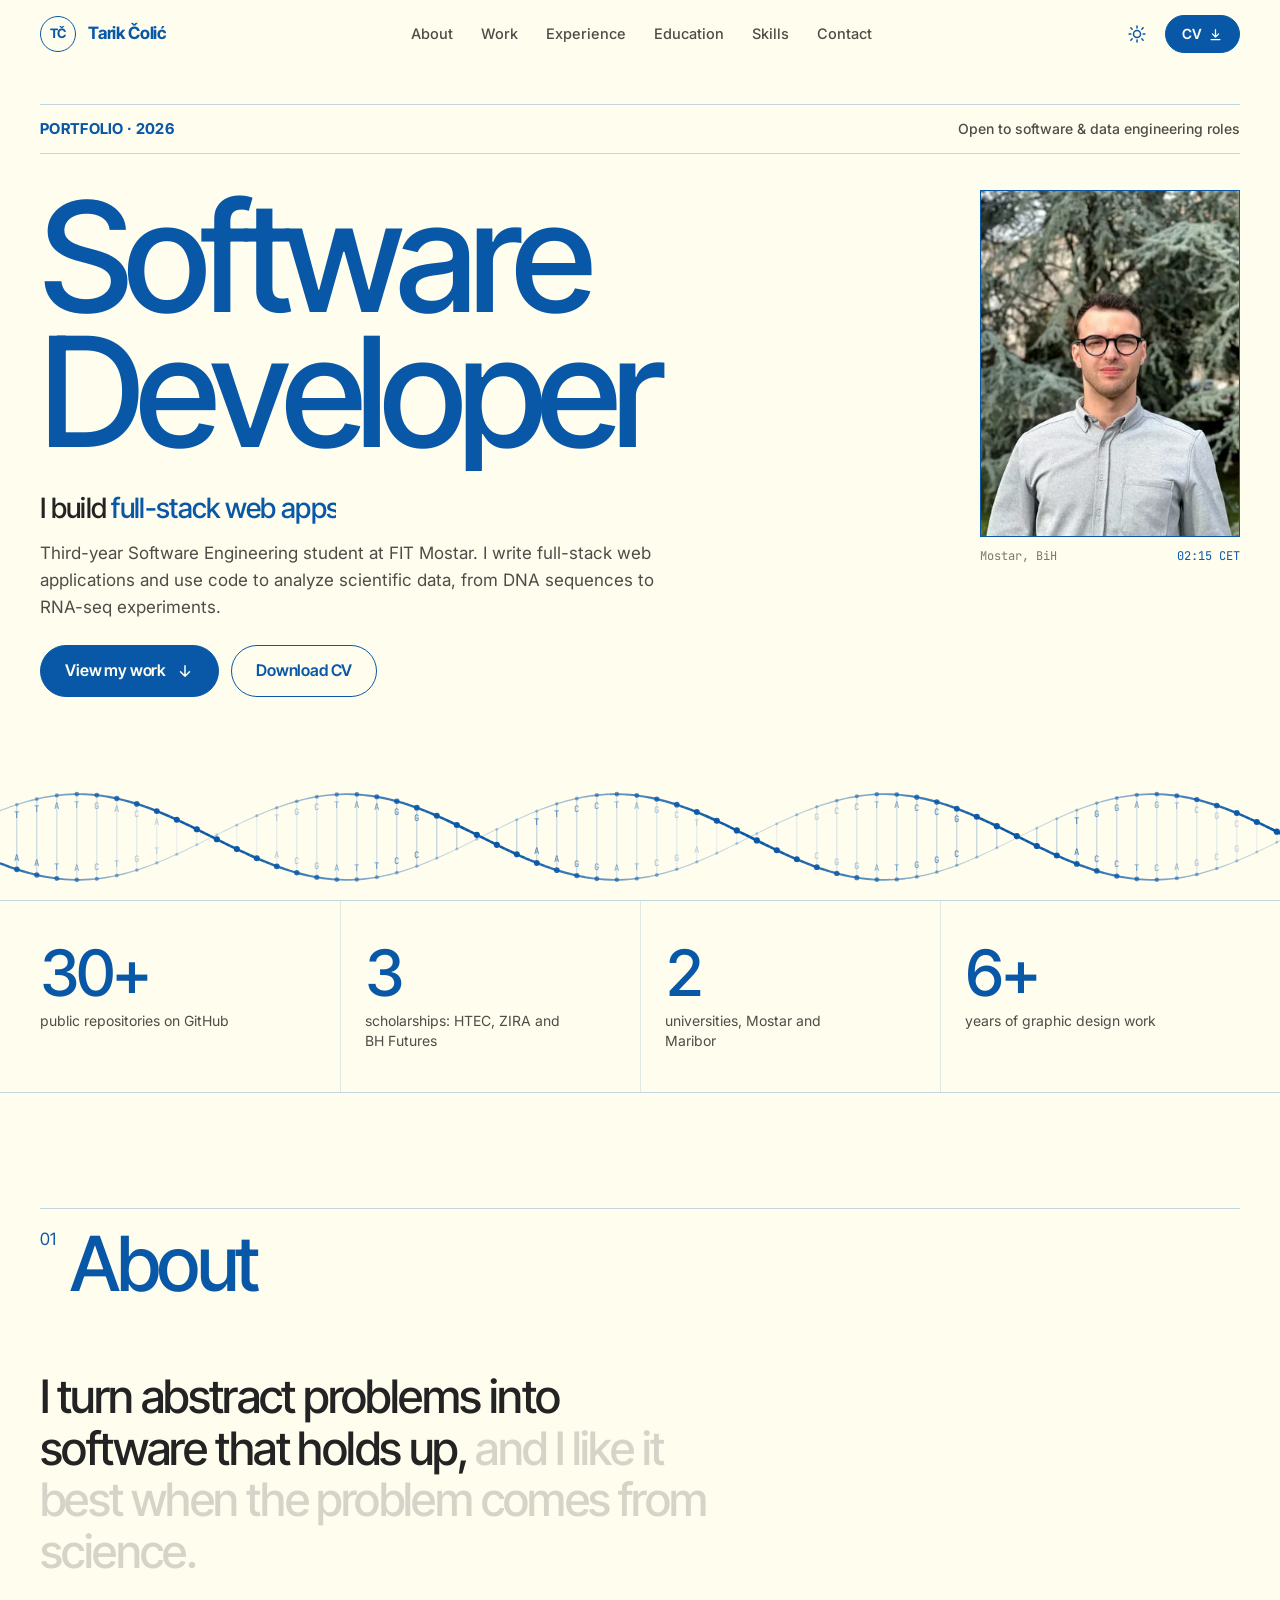
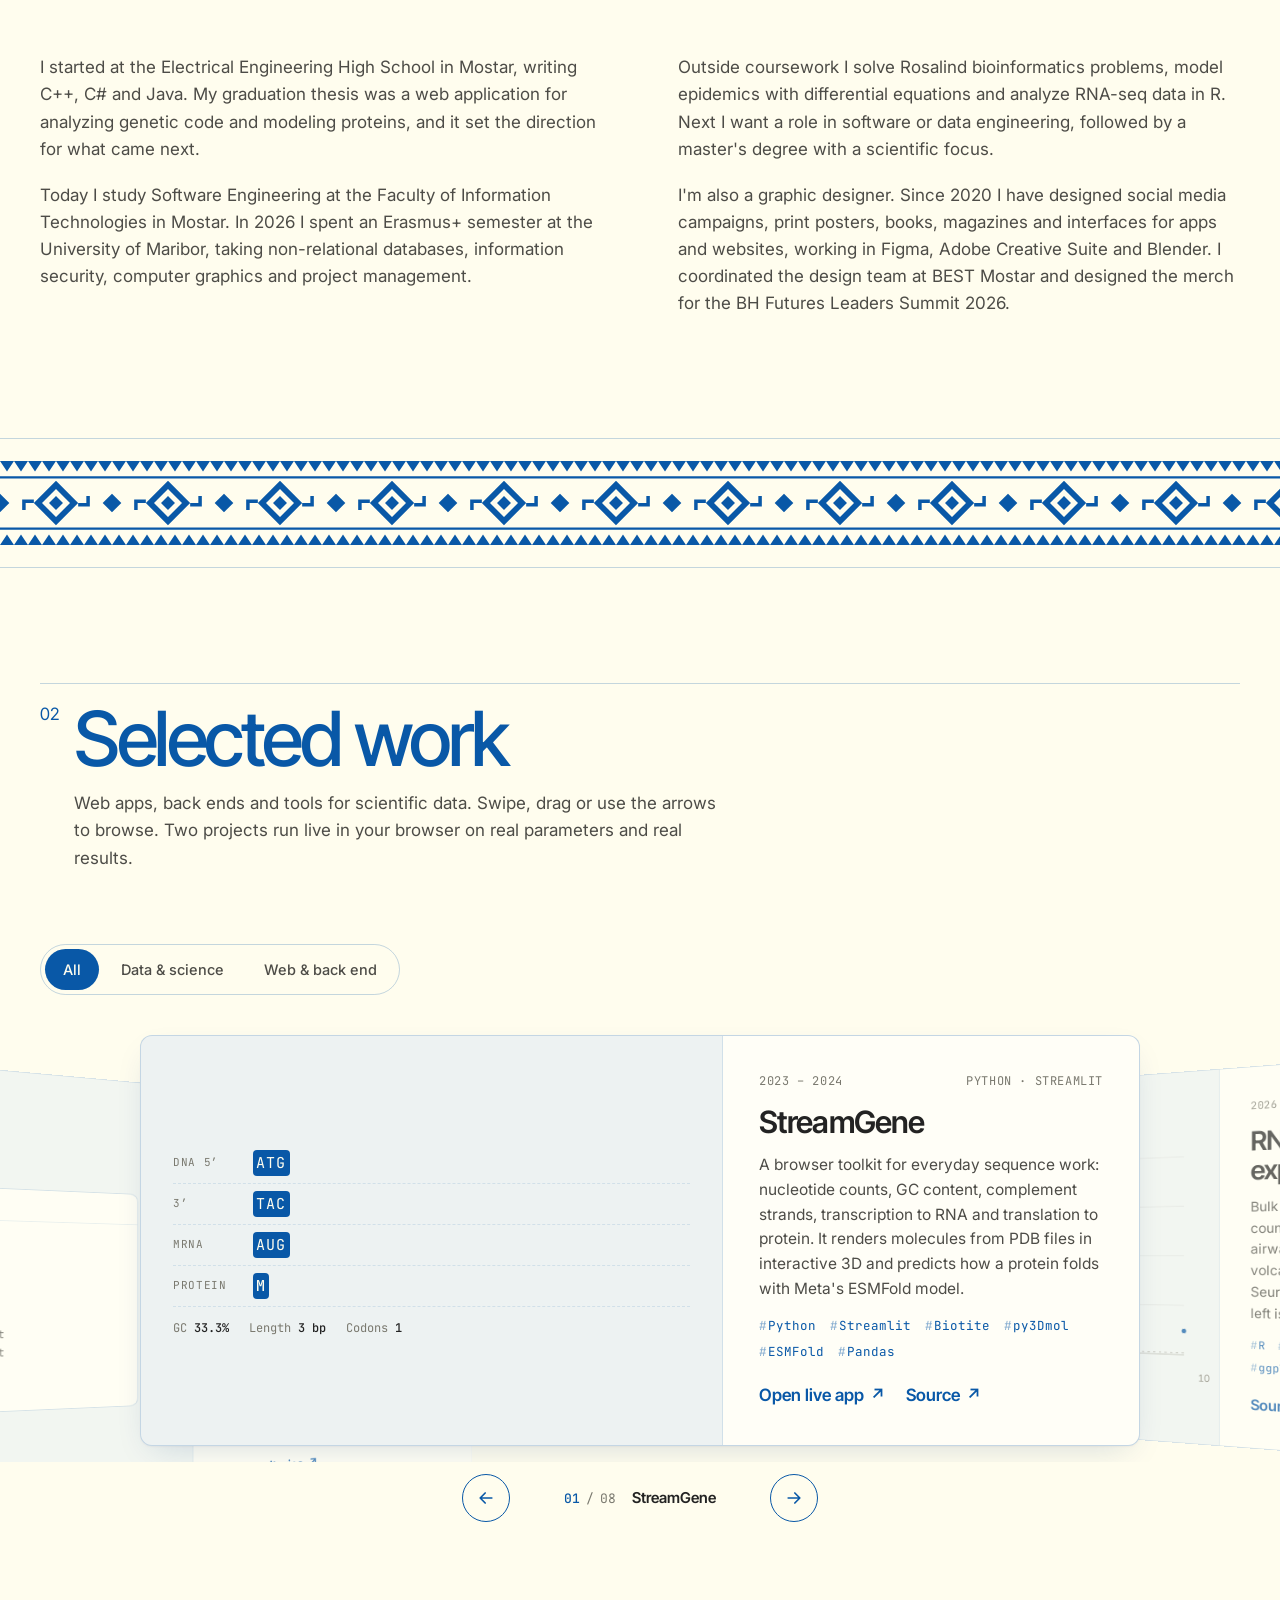
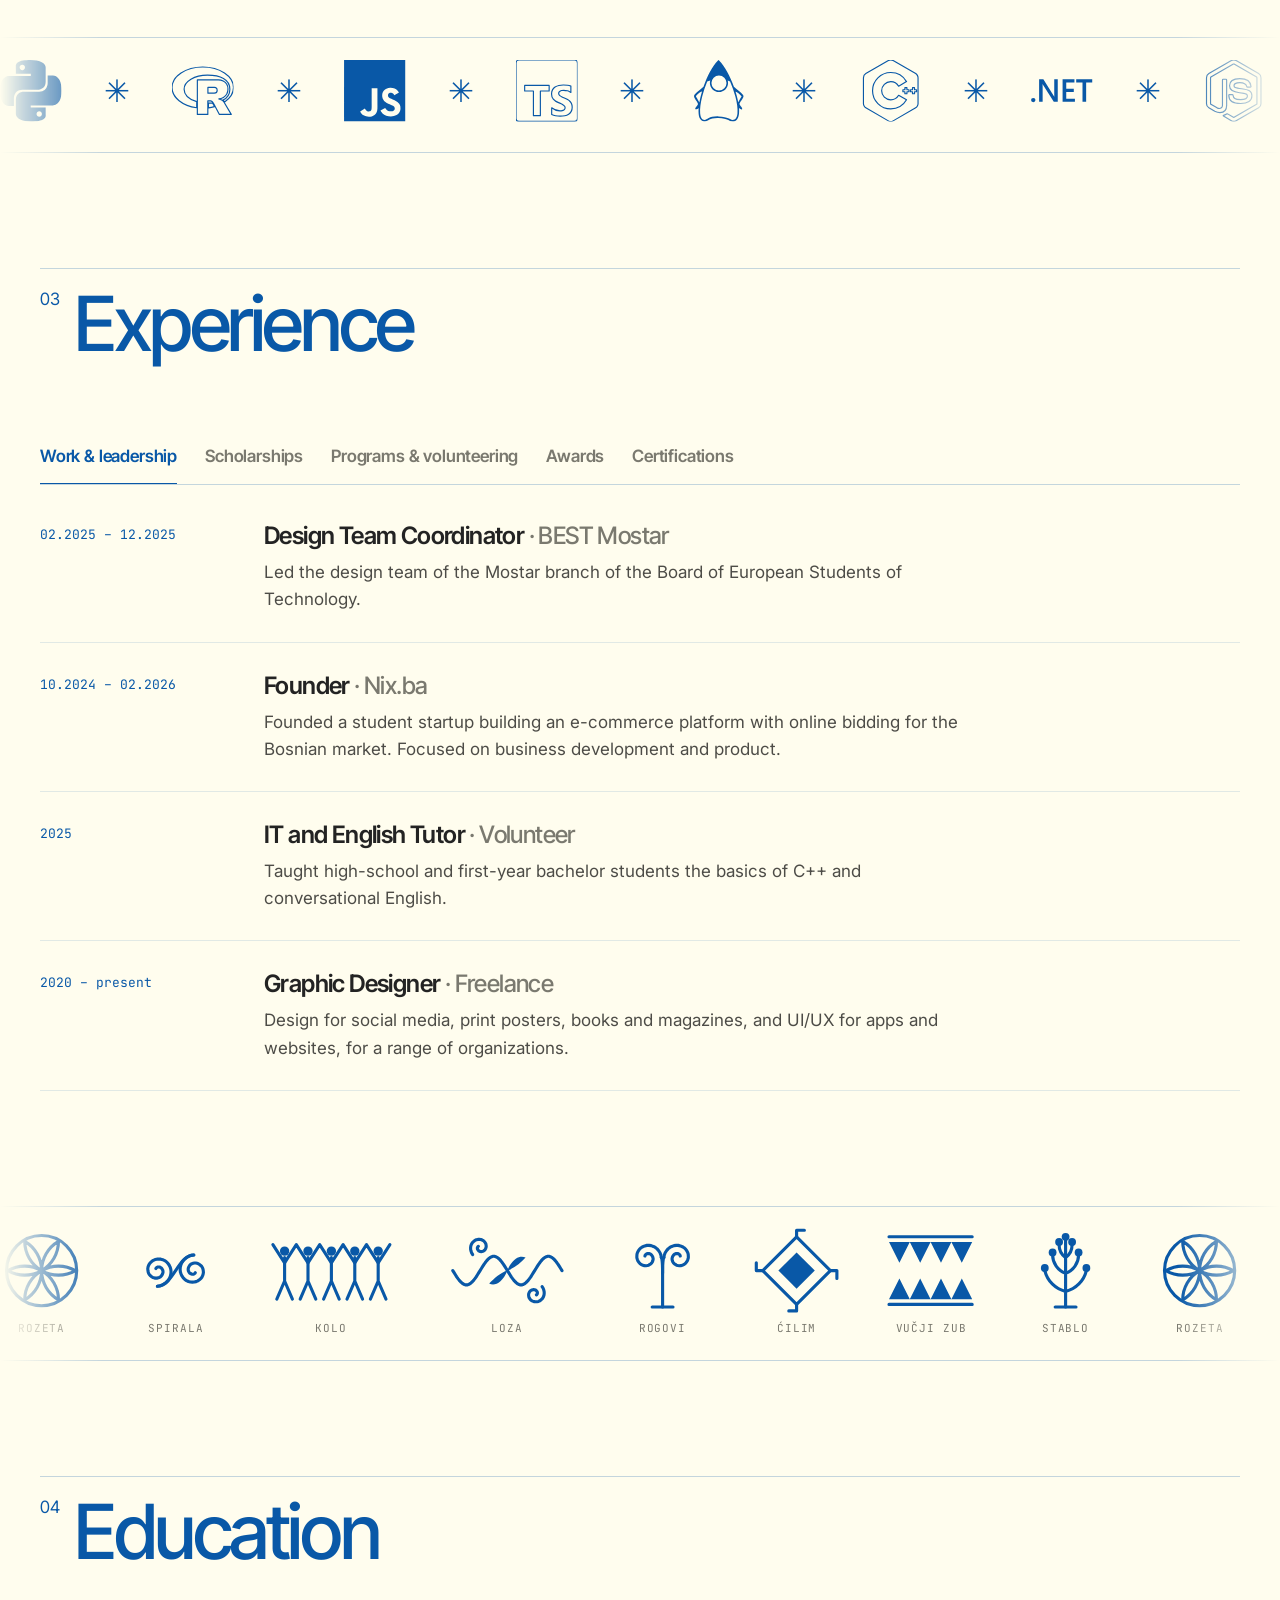
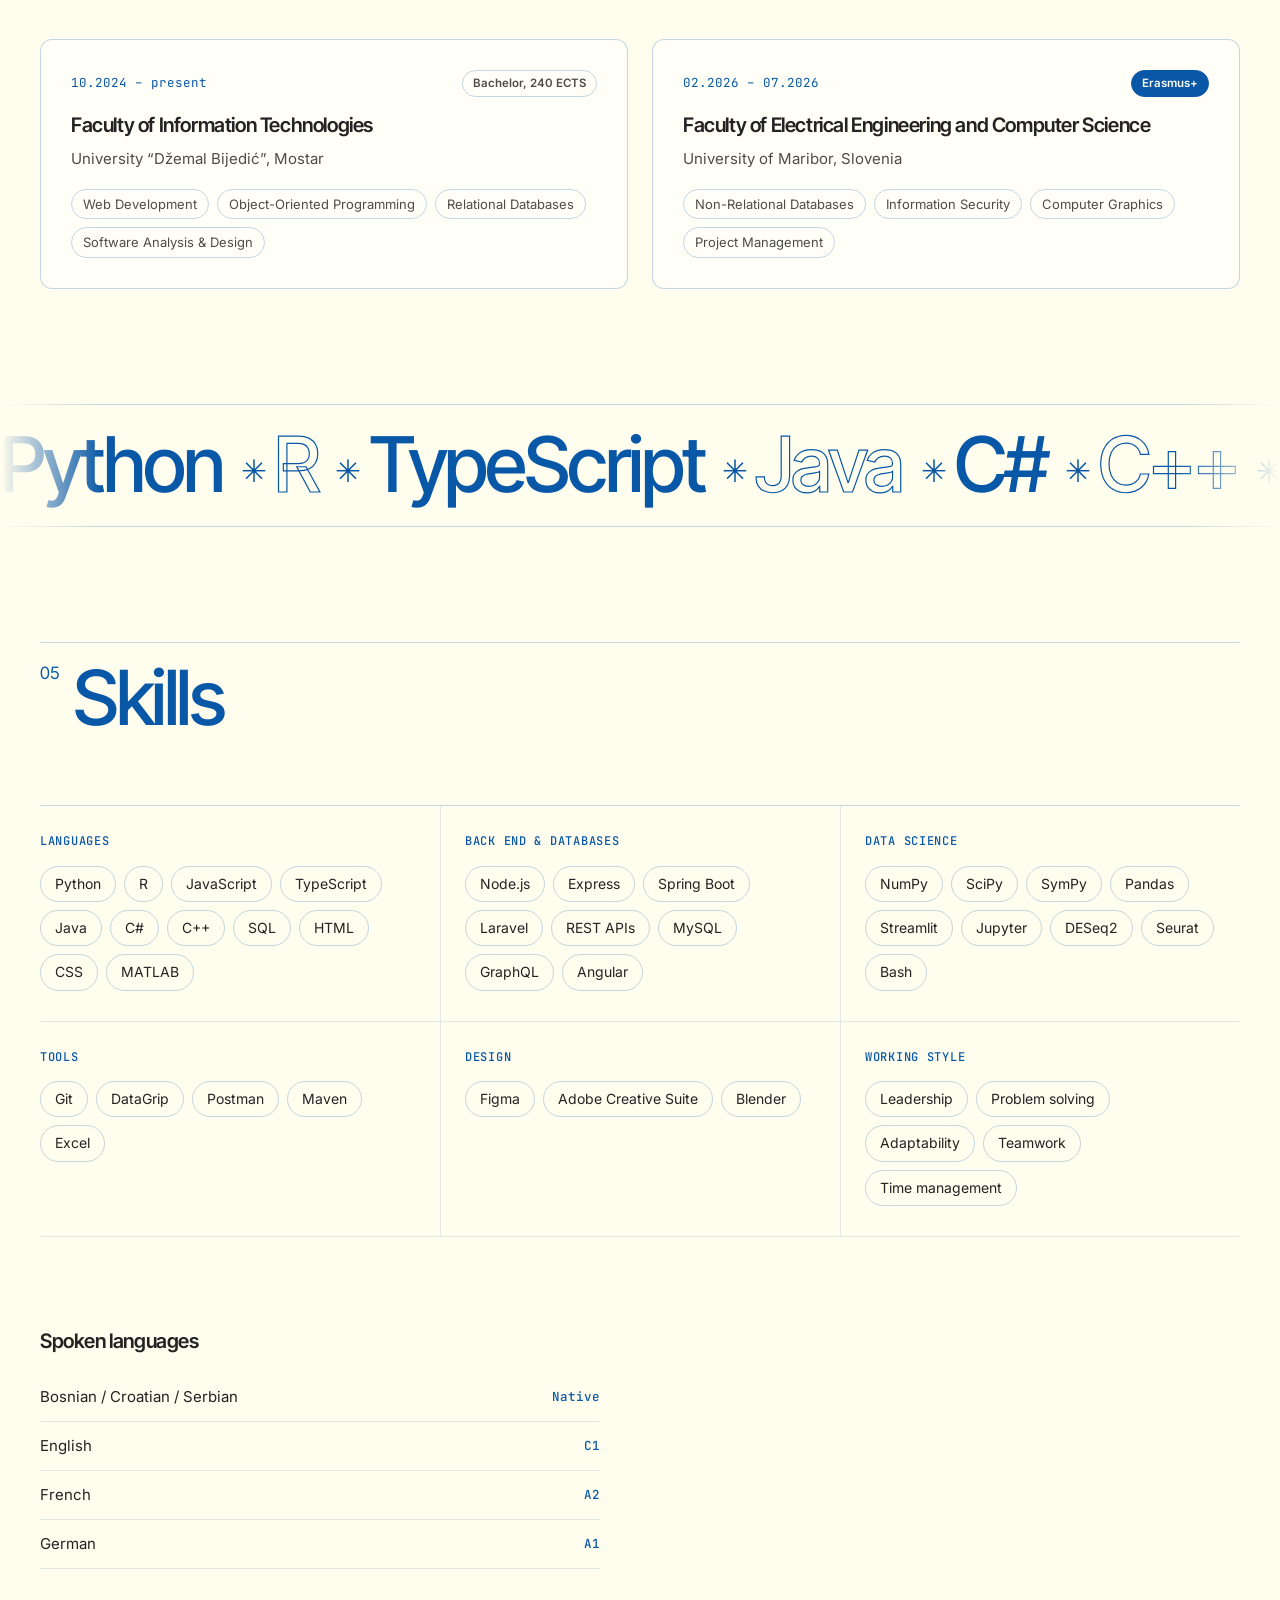
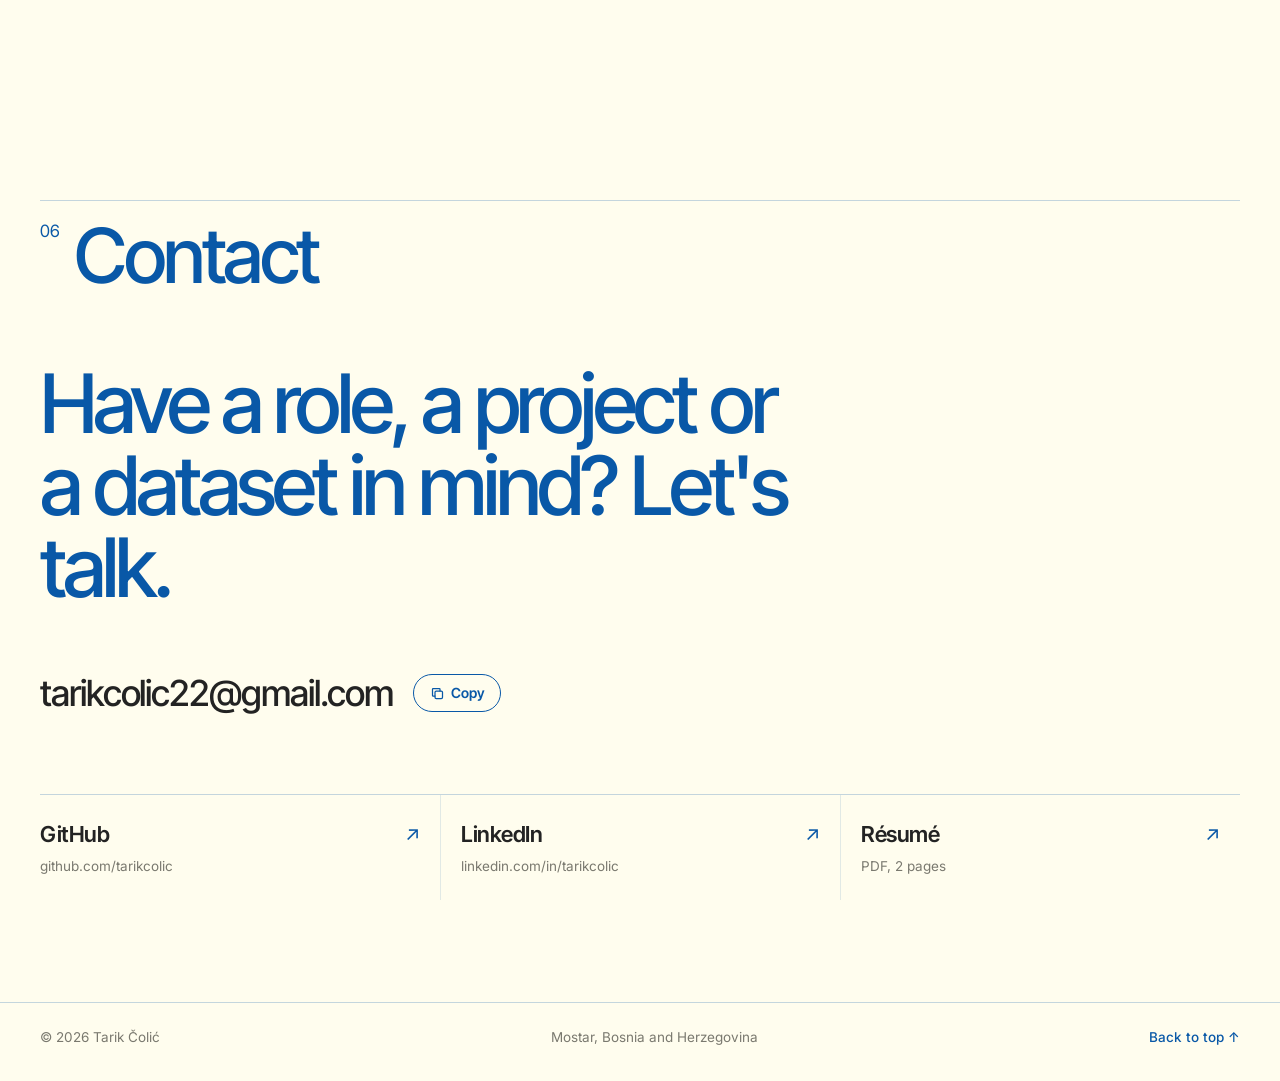
==== commit 706cf7d5: "Rework projects into a cover-flow carousel and add folk-motif bands - Nav stays fixed and visible on" ====
--- a/index.html
+++ b/index.html
@@ -55,16 +55,17 @@
   </script>
 </head>
 <body>
+  <svg xmlns="http://www.w3.org/2000/svg" style="display:none" aria-hidden="true"><symbol id="si-python" viewBox="0 0 24 24"><path d="M14.25.18l.9.2.73.26.59.3.45.32.34.34.25.34.16.33.1.3.04.26.02.2-.01.13V8.5l-.05.63-.13.55-.21.46-.26.38-.3.31-.33.25-.35.19-.35.14-.33.1-.3.07-.26.04-.21.02H8.77l-.69.05-.59.14-.5.22-.41.27-.33.32-.27.35-.2.36-.15.37-.1.35-.07.32-.04.27-.02.21v3.06H3.17l-.21-.03-.28-.07-.32-.12-.35-.18-.36-.26-.36-.36-.35-.46-.32-.59-.28-.73-.21-.88-.14-1.05-.05-1.23.06-1.22.16-1.04.24-.87.32-.71.36-.57.4-.44.42-.33.42-.24.4-.16.36-.1.32-.05.24-.01h.16l.06.01h8.16v-.83H6.18l-.01-2.75-.02-.37.05-.34.11-.31.17-.28.25-.26.31-.23.38-.2.44-.18.51-.15.58-.12.64-.1.71-.06.77-.04.84-.02 1.27.05zm-6.3 1.98l-.23.33-.08.41.08.41.23.34.33.22.41.09.41-.09.33-.22.23-.34.08-.41-.08-.41-.23-.33-.33-.22-.41-.09-.41.09zm13.09 3.95l.28.06.32.12.35.18.36.27.36.35.35.47.32.59.28.73.21.88.14 1.04.05 1.23-.06 1.23-.16 1.04-.24.86-.32.71-.36.57-.4.45-.42.33-.42.24-.4.16-.36.09-.32.05-.24.02-.16-.01h-8.22v.82h5.84l.01 2.76.02.36-.05.34-.11.31-.17.29-.25.25-.31.24-.38.2-.44.17-.51.15-.58.13-.64.09-.71.07-.77.04-.84.01-1.27-.04-1.07-.14-.9-.2-.73-.25-.59-.3-.45-.33-.34-.34-.25-.34-.16-.33-.1-.3-.04-.25-.02-.2.01-.13v-5.34l.05-.64.13-.54.21-.46.26-.38.3-.32.33-.24.35-.2.35-.14.33-.1.3-.06.26-.04.21-.02.13-.01h5.84l.69-.05.59-.14.5-.21.41-.28.33-.32.27-.35.2-.36.15-.36.1-.35.07-.32.04-.28.02-.21V6.07h2.09l.14.01zm-6.47 14.25l-.23.33-.08.41.08.41.23.33.33.23.41.08.41-.08.33-.23.23-.33.08-.41-.08-.41-.23-.33-.33-.23-.41-.08-.41.08z"/></symbol><symbol id="si-r" viewBox="0 0 24 24"><path d="M12 2.746c-6.627 0-12 3.599-12 8.037 0 3.897 4.144 7.144 9.64 7.88V16.26c-2.924-.915-4.925-2.755-4.925-4.877 0-3.035 4.084-5.494 9.12-5.494 5.038 0 8.757 1.683 8.757 5.494 0 1.976-.999 3.379-2.662 4.272.09.066.174.128.258.216.169.149.25.363.372.544 2.128-1.45 3.44-3.437 3.44-5.631 0-4.44-5.373-8.038-12-8.038zm-2.111 4.99v13.516l4.093-.002-.002-5.291h1.1c.225 0 .321.066.549.25.272.22.715.982.715.982l2.164 4.063 4.627-.002-2.864-4.826s-.086-.193-.265-.383a2.22 2.22 0 00-.582-.416c-.422-.214-1.149-.434-1.149-.434s3.578-.264 3.578-3.826c0-3.562-3.744-3.63-3.744-3.63zm4.127 2.93l2.478.002s1.149-.062 1.149 1.127c0 1.165-1.149 1.17-1.149 1.17h-2.478zm1.754 6.119c-.494.049-1.012.079-1.54.088v1.807a16.622 16.622 0 002.37-.473l-.471-.891s-.108-.183-.248-.394c-.039-.054-.08-.098-.111-.137z"/></symbol><symbol id="si-javascript" viewBox="0 0 24 24"><path d="M0 0h24v24H0V0zm22.034 18.276c-.175-1.095-.888-2.015-3.003-2.873-.736-.345-1.554-.585-1.797-1.14-.091-.33-.105-.51-.046-.705.15-.646.915-.84 1.515-.66.39.12.75.42.976.9 1.034-.676 1.034-.676 1.755-1.125-.27-.42-.404-.601-.586-.78-.63-.705-1.469-1.065-2.834-1.034l-.705.089c-.676.165-1.32.525-1.71 1.005-1.14 1.291-.811 3.541.569 4.471 1.365 1.02 3.361 1.244 3.616 2.205.24 1.17-.87 1.545-1.966 1.41-.811-.18-1.26-.586-1.755-1.336l-1.83 1.051c.21.48.45.689.81 1.109 1.74 1.756 6.09 1.666 6.871-1.004.029-.09.24-.705.074-1.65l.046.067zm-8.983-7.245h-2.248c0 1.938-.009 3.864-.009 5.805 0 1.232.063 2.363-.138 2.711-.33.689-1.18.601-1.566.48-.396-.196-.597-.466-.83-.855-.063-.105-.11-.196-.127-.196l-1.825 1.125c.305.63.75 1.172 1.324 1.517.855.51 2.004.675 3.207.405.783-.226 1.458-.691 1.811-1.411.51-.93.402-2.07.397-3.346.012-2.054 0-4.109 0-6.179l.004-.056z"/></symbol><symbol id="si-typescript" viewBox="0 0 24 24"><path d="M1.125 0C.502 0 0 .502 0 1.125v21.75C0 23.498.502 24 1.125 24h21.75c.623 0 1.125-.502 1.125-1.125V1.125C24 .502 23.498 0 22.875 0zm17.363 9.75c.612 0 1.154.037 1.627.111a6.38 6.38 0 0 1 1.306.34v2.458a3.95 3.95 0 0 0-.643-.361 5.093 5.093 0 0 0-.717-.26 5.453 5.453 0 0 0-1.426-.2c-.3 0-.573.028-.819.086a2.1 2.1 0 0 0-.623.242c-.17.104-.3.229-.393.374a.888.888 0 0 0-.14.49c0 .196.053.373.156.529.104.156.252.304.443.444s.423.276.696.41c.273.135.582.274.926.416.47.197.892.407 1.266.628.374.222.695.473.963.753.268.279.472.598.614.957.142.359.214.776.214 1.253 0 .657-.125 1.21-.373 1.656a3.033 3.033 0 0 1-1.012 1.085 4.38 4.38 0 0 1-1.487.596c-.566.12-1.163.18-1.79.18a9.916 9.916 0 0 1-1.84-.164 5.544 5.544 0 0 1-1.512-.493v-2.63a5.033 5.033 0 0 0 3.237 1.2c.333 0 .624-.03.872-.09.249-.06.456-.144.623-.25.166-.108.29-.234.373-.38a1.023 1.023 0 0 0-.074-1.089 2.12 2.12 0 0 0-.537-.5 5.597 5.597 0 0 0-.807-.444 27.72 27.72 0 0 0-1.007-.436c-.918-.383-1.602-.852-2.053-1.405-.45-.553-.676-1.222-.676-2.005 0-.614.123-1.141.369-1.582.246-.441.58-.804 1.004-1.089a4.494 4.494 0 0 1 1.47-.629 7.536 7.536 0 0 1 1.77-.201zm-15.113.188h9.563v2.166H9.506v9.646H6.789v-9.646H3.375z"/></symbol><symbol id="si-openjdk" viewBox="0 0 24 24"><path d="M11.915 0 11.7.215C9.515 2.4 7.47 6.39 6.046 10.483c-1.064 1.024-3.633 2.81-3.711 3.551-.093.87 1.746 2.611 1.55 3.235-.198.625-1.304 1.408-1.014 1.939.1.188.823.011 1.277-.491a13.389 13.389 0 0 0-.017 2.14c.076.906.27 1.668.643 2.232.372.563.956.911 1.667.911.397 0 .727-.114 1.024-.264.298-.149.571-.33.91-.5.68-.34 1.634-.666 3.53-.604 1.903.062 2.872.39 3.559.704.687.314 1.15.664 1.925.664.767 0 1.395-.336 1.807-.9.412-.563.631-1.33.72-2.24.06-.623.055-1.32 0-2.066.454.45 1.117.604 1.213.424.29-.53-.816-1.314-1.013-1.937-.198-.624 1.642-2.366 1.549-3.236-.08-.748-2.707-2.568-3.748-3.586C16.428 6.374 14.308 2.394 12.13.215zm.175 6.038a2.95 2.95 0 0 1 2.943 2.942 2.95 2.95 0 0 1-2.943 2.943A2.95 2.95 0 0 1 9.148 8.98a2.95 2.95 0 0 1 2.942-2.942zM8.685 7.983a3.515 3.515 0 0 0-.145.997c0 1.951 1.6 3.55 3.55 3.55 1.95 0 3.55-1.598 3.55-3.55 0-.329-.046-.648-.132-.951.334.095.64.208.915.336a42.699 42.699 0 0 1 2.042 5.829c.678 2.545 1.01 4.92.846 6.607-.082.844-.29 1.51-.606 1.94-.315.431-.713.651-1.315.651-.593 0-.932-.27-1.673-.61-.741-.338-1.825-.694-3.792-.758-1.974-.064-3.073.293-3.821.669-.375.188-.659.373-.911.5s-.466.2-.752.2c-.53 0-.876-.209-1.16-.64-.285-.43-.474-1.101-.545-1.948-.141-1.693.176-4.069.823-6.614a43.155 43.155 0 0 1 1.934-5.783c.348-.167.749-.31 1.192-.425zm-3.382 4.362a.216.216 0 0 1 .13.031c-.166.56-.323 1.116-.463 1.665a33.849 33.849 0 0 0-.547 2.555 3.9 3.9 0 0 0-.2-.39c-.58-1.012-.914-1.642-1.16-2.08.315-.24 1.679-1.755 2.24-1.781zm13.394.01c.562.027 1.926 1.543 2.24 1.783-.246.438-.58 1.068-1.16 2.08a4.428 4.428 0 0 0-.163.309 32.354 32.354 0 0 0-.562-2.49 40.579 40.579 0 0 0-.482-1.652.216.216 0 0 1 .127-.03z"/></symbol><symbol id="si-cplusplus" viewBox="0 0 24 24"><path d="M22.394 6c-.167-.29-.398-.543-.652-.69L12.926.22c-.509-.294-1.34-.294-1.848 0L2.26 5.31c-.508.293-.923 1.013-.923 1.6v10.18c0 .294.104.62.271.91.167.29.398.543.652.69l8.816 5.09c.508.293 1.34.293 1.848 0l8.816-5.09c.254-.147.485-.4.652-.69.167-.29.27-.616.27-.91V6.91c.003-.294-.1-.62-.268-.91zM12 19.11c-3.92 0-7.109-3.19-7.109-7.11 0-3.92 3.19-7.11 7.11-7.11a7.133 7.133 0 016.156 3.553l-3.076 1.78a3.567 3.567 0 00-3.08-1.78A3.56 3.56 0 008.444 12 3.56 3.56 0 0012 15.555a3.57 3.57 0 003.08-1.778l3.078 1.78A7.135 7.135 0 0112 19.11zm7.11-6.715h-.79v.79h-.79v-.79h-.79v-.79h.79v-.79h.79v.79h.79zm2.962 0h-.79v.79h-.79v-.79h-.79v-.79h.79v-.79h.79v.79h.79z"/></symbol><symbol id="si-dotnet" viewBox="0 0 24 24"><path d="M24 8.77h-2.468v7.565h-1.425V8.77h-2.462V7.53H24zm-6.852 7.565h-4.821V7.53h4.63v1.24h-3.205v2.494h2.953v1.234h-2.953v2.604h3.396zm-6.708 0H8.882L4.78 9.863a2.896 2.896 0 0 1-.258-.51h-.036c.032.189.048.592.048 1.21v5.772H3.157V7.53h1.659l3.965 6.32c.167.261.275.442.323.54h.024c-.04-.233-.06-.629-.06-1.185V7.529h1.372zm-8.703-.693a.868.829 0 0 1-.869.829.868.829 0 0 1-.868-.83.868.829 0 0 1 .868-.828.868.829 0 0 1 .869.829Z"/></symbol><symbol id="si-nodedotjs" viewBox="0 0 24 24"><path d="M11.998,24c-0.321,0-0.641-0.084-0.922-0.247l-2.936-1.737c-0.438-0.245-0.224-0.332-0.08-0.383 c0.585-0.203,0.703-0.25,1.328-0.604c0.065-0.037,0.151-0.023,0.218,0.017l2.256,1.339c0.082,0.045,0.197,0.045,0.272,0l8.795-5.076 c0.082-0.047,0.134-0.141,0.134-0.238V6.921c0-0.099-0.053-0.192-0.137-0.242l-8.791-5.072c-0.081-0.047-0.189-0.047-0.271,0 L3.075,6.68C2.99,6.729,2.936,6.825,2.936,6.921v10.15c0,0.097,0.054,0.189,0.139,0.235l2.409,1.392 c1.307,0.654,2.108-0.116,2.108-0.89V7.787c0-0.142,0.114-0.253,0.256-0.253h1.115c0.139,0,0.255,0.112,0.255,0.253v10.021 c0,1.745-0.95,2.745-2.604,2.745c-0.508,0-0.909,0-2.026-0.551L2.28,18.675c-0.57-0.329-0.922-0.945-0.922-1.604V6.921 c0-0.659,0.353-1.275,0.922-1.603l8.795-5.082c0.557-0.315,1.296-0.315,1.848,0l8.794,5.082c0.57,0.329,0.924,0.944,0.924,1.603 v10.15c0,0.659-0.354,1.273-0.924,1.604l-8.794,5.078C12.643,23.916,12.324,24,11.998,24z M19.099,13.993 c0-1.9-1.284-2.406-3.987-2.763c-2.731-0.361-3.009-0.548-3.009-1.187c0-0.528,0.235-1.233,2.258-1.233 c1.807,0,2.473,0.389,2.747,1.607c0.024,0.115,0.129,0.199,0.247,0.199h1.141c0.071,0,0.138-0.031,0.186-0.081 c0.048-0.054,0.074-0.123,0.067-0.196c-0.177-2.098-1.571-3.076-4.388-3.076c-2.508,0-4.004,1.058-4.004,2.833 c0,1.925,1.488,2.457,3.895,2.695c2.88,0.282,3.103,0.703,3.103,1.269c0,0.983-0.789,1.402-2.642,1.402 c-2.327,0-2.839-0.584-3.011-1.742c-0.02-0.124-0.126-0.215-0.253-0.215h-1.137c-0.141,0-0.254,0.112-0.254,0.253 c0,1.482,0.806,3.248,4.655,3.248C17.501,17.007,19.099,15.91,19.099,13.993z"/></symbol><symbol id="si-springboot" viewBox="0 0 24 24"><path d="m23.693 10.7058-4.73-8.1844c-.4094-.7106-1.4166-1.2942-2.2402-1.2942H7.2725c-.819 0-1.8308.5836-2.2402 1.2942L.307 10.7058c-.4095.7106-.4095 1.873 0 2.5837l4.7252 8.189c.4094.7107 1.4166 1.2943 2.2402 1.2943h9.455c.819 0 1.826-.5836 2.2402-1.2942l4.7252-8.189c.4095-.7107.4095-1.8732 0-2.5838zM10.9763 5.7547c0-.5365.4377-.9742.9742-.9742s.9742.4377.9742.9742v5.8217c0 .5366-.4377.9742-.9742.9742s-.9742-.4376-.9742-.9742zm.9742 12.4294c-3.6427 0-6.6077-2.965-6.6077-6.6077.0047-2.0896.993-4.0521 2.6685-5.304a.8657.8657 0 0 1 1.2142.1788.8657.8657 0 0 1-.1788 1.2143c-2.1602 1.6048-2.612 4.6592-1.0072 6.8194 1.6049 2.1603 4.6593 2.612 6.8195 1.0072 1.2378-.9177 1.9673-2.372 1.9673-3.9157a4.8972 4.8972 0 0 0-1.9861-3.925c-.386-.2824-.466-.8284-.1836-1.2143.2824-.386.8283-.466 1.2143-.1835 1.6895 1.2471 2.6826 3.2238 2.6873 5.3228 0 3.6474-2.965 6.6077-6.6077 6.6077z"/></symbol><symbol id="si-laravel" viewBox="0 0 24 24"><path d="M23.642 5.43a.364.364 0 01.014.1v5.149c0 .135-.073.26-.189.326l-4.323 2.49v4.934a.378.378 0 01-.188.326L9.93 23.949a.316.316 0 01-.066.027c-.008.002-.016.008-.024.01a.348.348 0 01-.192 0c-.011-.002-.02-.008-.03-.012-.02-.008-.042-.014-.062-.025L.533 18.755a.376.376 0 01-.189-.326V2.974c0-.033.005-.066.014-.098.003-.012.01-.02.014-.032a.369.369 0 01.023-.058c.004-.013.015-.022.023-.033l.033-.045c.012-.01.025-.018.037-.027.014-.012.027-.024.041-.034H.53L5.043.05a.375.375 0 01.375 0L9.93 2.647h.002c.015.01.027.021.04.033l.038.027c.013.014.02.03.033.045.008.011.02.021.025.033.01.02.017.038.024.058.003.011.01.021.013.032.01.031.014.064.014.098v9.652l3.76-2.164V5.527c0-.033.004-.066.013-.098.003-.01.01-.02.013-.032a.487.487 0 01.024-.059c.007-.012.018-.02.025-.033.012-.015.021-.03.033-.043.012-.012.025-.02.037-.028.014-.01.026-.023.041-.032h.001l4.513-2.598a.375.375 0 01.375 0l4.513 2.598c.016.01.027.021.042.031.012.01.025.018.036.028.013.014.022.03.034.044.008.012.019.021.024.033.011.02.018.04.024.06.006.01.012.021.015.032zm-.74 5.032V6.179l-1.578.908-2.182 1.256v4.283zm-4.51 7.75v-4.287l-2.147 1.225-6.126 3.498v4.325zM1.093 3.624v14.588l8.273 4.761v-4.325l-4.322-2.445-.002-.003H5.04c-.014-.01-.025-.021-.04-.031-.011-.01-.024-.018-.035-.027l-.001-.002c-.013-.012-.021-.025-.031-.04-.01-.011-.021-.022-.028-.036h-.002c-.008-.014-.013-.031-.02-.047-.006-.016-.014-.027-.018-.043a.49.49 0 01-.008-.057c-.002-.014-.006-.027-.006-.041V5.789l-2.18-1.257zM5.23.81L1.47 2.974l3.76 2.164 3.758-2.164zm1.956 13.505l2.182-1.256V3.624l-1.58.91-2.182 1.255v9.435zm11.581-10.95l-3.76 2.163 3.76 2.163 3.759-2.164zm-.376 4.978L16.21 7.087 14.63 6.18v4.283l2.182 1.256 1.58.908zm-8.65 9.654l5.514-3.148 2.756-1.572-3.757-2.163-4.323 2.489-3.941 2.27z"/></symbol><symbol id="si-angular" viewBox="0 0 24 24"><path d="M16.712 17.711H7.288l-1.204 2.916L12 24l5.916-3.373-1.204-2.916ZM14.692 0l7.832 16.855.814-12.856L14.692 0ZM9.308 0 .662 3.999l.814 12.856L9.308 0Zm-.405 13.93h6.198L12 6.396 8.903 13.93Z"/></symbol><symbol id="si-mysql" viewBox="0 0 24 24"><path d="M16.405 5.501c-.115 0-.193.014-.274.033v.013h.014c.054.104.146.18.214.273.054.107.1.214.154.32l.014-.015c.094-.066.14-.172.14-.333-.04-.047-.046-.094-.08-.14-.04-.067-.126-.1-.18-.153zM5.77 18.695h-.927a50.854 50.854 0 00-.27-4.41h-.008l-1.41 4.41H2.45l-1.4-4.41h-.01a72.892 72.892 0 00-.195 4.41H0c.055-1.966.192-3.81.41-5.53h1.15l1.335 4.064h.008l1.347-4.064h1.095c.242 2.015.384 3.86.428 5.53zm4.017-4.08c-.378 2.045-.876 3.533-1.492 4.46-.482.716-1.01 1.073-1.583 1.073-.153 0-.34-.046-.566-.138v-.494c.11.017.24.026.386.026.268 0 .483-.075.647-.222.197-.18.295-.382.295-.605 0-.155-.077-.47-.23-.944L6.23 14.615h.91l.727 2.36c.164.536.233.91.205 1.123.4-1.064.678-2.227.835-3.483zm12.325 4.08h-2.63v-5.53h.885v4.85h1.745zm-3.32.135l-1.016-.5c.09-.076.177-.158.255-.25.433-.506.648-1.258.648-2.253 0-1.83-.718-2.746-2.155-2.746-.704 0-1.254.232-1.65.697-.43.508-.646 1.256-.646 2.245 0 .972.19 1.686.574 2.14.35.41.877.615 1.583.615.264 0 .506-.033.725-.098l1.325.772.36-.622zM15.5 17.588c-.225-.36-.337-.94-.337-1.736 0-1.393.424-2.09 1.27-2.09.443 0 .77.167.977.5.224.362.336.936.336 1.723 0 1.404-.424 2.108-1.27 2.108-.445 0-.77-.167-.978-.5zm-1.658-.425c0 .47-.172.856-.516 1.156-.344.3-.803.45-1.384.45-.543 0-1.064-.172-1.573-.515l.237-.476c.438.22.833.328 1.19.328.332 0 .593-.073.783-.22a.754.754 0 00.3-.615c0-.33-.23-.61-.648-.845-.388-.213-1.163-.657-1.163-.657-.422-.307-.632-.636-.632-1.177 0-.45.157-.81.47-1.085.315-.278.72-.415 1.22-.415.512 0 .98.136 1.4.41l-.213.476a2.726 2.726 0 00-1.064-.23c-.283 0-.502.068-.654.206a.685.685 0 00-.248.524c0 .328.234.61.666.85.393.215 1.187.67 1.187.67.433.305.648.63.648 1.168zm9.382-5.852c-.535-.014-.95.04-1.297.188-.1.04-.26.04-.274.167.055.053.063.14.11.214.08.134.218.313.346.407.14.11.28.216.427.31.26.16.555.255.81.416.145.094.293.213.44.313.073.05.12.14.214.172v-.02c-.046-.06-.06-.147-.105-.214-.067-.067-.134-.127-.2-.193a3.223 3.223 0 00-.695-.675c-.214-.146-.682-.35-.77-.595l-.013-.014c.146-.013.32-.066.46-.106.227-.06.435-.047.67-.106.106-.027.213-.06.32-.094v-.06c-.12-.12-.21-.283-.334-.395a8.867 8.867 0 00-1.104-.823c-.21-.134-.476-.22-.697-.334-.08-.04-.214-.06-.26-.127-.12-.146-.19-.34-.275-.514a17.69 17.69 0 01-.547-1.163c-.12-.262-.193-.523-.34-.763-.69-1.137-1.437-1.826-2.586-2.5-.247-.14-.543-.2-.856-.274-.167-.008-.334-.02-.5-.027-.11-.047-.216-.174-.31-.235-.38-.24-1.364-.76-1.644-.072-.18.434.267.862.422 1.082.115.153.26.328.34.5.047.116.06.235.107.356.106.294.207.622.347.897.073.14.153.287.247.413.054.073.146.107.167.227-.094.136-.1.334-.154.5-.24.757-.146 1.693.194 2.25.107.166.362.534.703.393.3-.12.234-.5.32-.835.02-.08.007-.133.048-.187v.015c.094.188.188.367.274.555.206.328.566.668.867.895.16.12.287.328.487.402v-.02h-.015c-.043-.058-.1-.086-.154-.133a3.445 3.445 0 01-.35-.4 8.76 8.76 0 01-.747-1.218c-.11-.21-.202-.436-.29-.643-.04-.08-.04-.2-.107-.24-.1.146-.247.273-.32.453-.127.288-.14.642-.188 1.01-.027.007-.014 0-.027.014-.214-.052-.287-.274-.367-.46-.2-.475-.233-1.238-.06-1.785.047-.14.247-.582.167-.716-.042-.127-.174-.2-.247-.303a2.478 2.478 0 01-.24-.427c-.16-.374-.24-.788-.414-1.162-.08-.173-.22-.354-.334-.513-.127-.18-.267-.307-.368-.52-.033-.073-.08-.194-.027-.274.014-.054.042-.075.094-.09.088-.072.335.022.422.062.247.1.455.194.662.334.094.066.195.193.315.226h.14c.214.047.455.014.655.073.355.114.675.28.962.46a5.953 5.953 0 012.085 2.286c.08.154.115.295.188.455.14.33.313.663.455.982.14.315.275.636.476.897.1.14.502.213.682.286.133.06.34.115.46.188.23.14.454.3.67.454.11.076.443.243.463.378z"/></symbol><symbol id="si-graphql" viewBox="0 0 24 24"><path d="M12.002 0a2.138 2.138 0 1 0 0 4.277 2.138 2.138 0 1 0 0-4.277zm8.54 4.931a2.138 2.138 0 1 0 0 4.277 2.138 2.138 0 1 0 0-4.277zm0 9.862a2.138 2.138 0 1 0 0 4.277 2.138 2.138 0 1 0 0-4.277zm-8.54 4.931a2.138 2.138 0 1 0 0 4.276 2.138 2.138 0 1 0 0-4.276zm-8.542-4.93a2.138 2.138 0 1 0 0 4.276 2.138 2.138 0 1 0 0-4.277zm0-9.863a2.138 2.138 0 1 0 0 4.277 2.138 2.138 0 1 0 0-4.277zm8.542-3.378L2.953 6.777v10.448l9.049 5.224 9.047-5.224V6.777zm0 1.601 7.66 13.27H4.34zm-1.387.371L3.97 15.037V7.363zm2.774 0 6.646 3.838v7.674zM5.355 17.44h13.293l-6.646 3.836z"/></symbol><symbol id="si-numpy" viewBox="0 0 24 24"><path d="M10.315 4.876L6.3048 2.8517l-4.401 2.1965 4.1186 2.0683zm1.8381.9277l4.2045 2.1223-4.3622 2.1906-4.125-2.0718zm5.6153-2.9213l4.3193 2.1658-3.863 1.9402-4.2131-2.1252zm-1.859-.9329L12.021 0 8.1742 1.9193l4.0068 2.0208zm-3.0401 16.7443V24l4.7107-2.3507-.0053-5.3085zm4.7037-4.2057l-.0052-5.2528-4.6985 2.3356v5.2546zm5.6553-.9845v5.327l-4.0178 2.0052-.0029-5.3028zm0-1.8626V6.4214l-4.0253 2.001.0034 5.2633zM11.2062 11.571L8.0333 9.9756v6.895s-3.8804-8.2564-4.2399-8.998c-.0463-.0957-.2371-.2007-.2858-.2262C2.8118 7.2812.773 6.2485.773 6.2485V18.43l2.8204 1.5076v-6.3674s3.8392 7.3775 3.878 7.458c.0389.0807.4245.8582.8362 1.1314.5485.363 2.8992 1.7766 2.8992 1.7766z"/></symbol><symbol id="si-pandas" viewBox="0 0 24 24"><path d="M16.922 0h2.623v18.104h-2.623zm-4.126 12.94h2.623v2.57h-2.623zm0-7.037h2.623v5.446h-2.623zm0 11.197h2.623v5.446h-2.623zM4.456 5.896h2.622V24H4.455zm4.213 2.559h2.623v2.57H8.67zm0 4.151h2.623v5.447H8.67zm0-11.187h2.623v5.446H8.67Z"/></symbol><symbol id="si-scipy" viewBox="0 0 24 24"><path d="M15.697 13.496c-.784-1.072-1.982-1.519-3.694-1.88l-1.592-.375-1.201-.515c-.631-.446-1.17-1.634-1.017-2.681a3 3 0 0 1 3.386-2.526 2.962 2.962 0 0 1 1.962 1.155L15.35 9.05c1.033 1.33 2.195 1.727 3.459 1.098l.637-.27a.22.22 0 0 1 .278.087l.127.19a.311.311 0 0 0 .156.131.326.326 0 0 0 .33-.058l1.467-1.384c.257-.22.182-.422.182-.422l-.354-.806s-.097-.193-.431-.149l-1.968.181a.327.327 0 0 0-.27.411l.071.227c.014.047.014.1-.005.148a.219.219 0 0 1-.124.125l-.556.235c-.582.341-1.244.123-1.686-.417l-.505-.67-1.438-1.91a4.421 4.421 0 0 0-2.929-1.72C9.355 3.733 7.095 5.42 6.741 7.84c-.179 1.22.187 2.375.855 3.302.485.674 1.373 1.06 1.854 1.18l1.262.36 1.208.277c.166.04.634.155.91.255.256.092.845.31 1.324.701.572.582.875 1.413.746 2.284a2.744 2.744 0 0 1-4.897 1.255l-1.726-2.292a2.294 2.294 0 0 0-1.514-.89 2.31 2.31 0 0 0-1.708.439l-3.632 2.71A11.002 11.002 0 0 1 0 12C0 5.798 5.133.768 11.465.768c4.715 0 8.761 2.788 10.523 6.77l.581-.27.393-1.072.411.144-.353.96.98.337-.148.402-1.095-.382-.603.277c.5 1.262.778 2.632.778 4.066 0 6.203-5.135 11.232-11.467 11.232a11.526 11.526 0 0 1-9.26-4.61l3.721-2.788a.855.855 0 0 1 1.163.19l1.826 2.455a4.186 4.186 0 0 0 2.673 1.502c2.302.322 4.439-1.273 4.773-3.563a4.14 4.14 0 0 0-.664-2.922"/></symbol><symbol id="si-jupyter" viewBox="0 0 24 24"><path d="M7.157 22.201A1.784 1.799 0 0 1 5.374 24a1.784 1.799 0 0 1-1.784-1.799 1.784 1.799 0 0 1 1.784-1.799 1.784 1.799 0 0 1 1.783 1.799zM20.582 1.427a1.415 1.427 0 0 1-1.415 1.428 1.415 1.427 0 0 1-1.416-1.428A1.415 1.427 0 0 1 19.167 0a1.415 1.427 0 0 1 1.415 1.427zM4.992 3.336A1.047 1.056 0 0 1 3.946 4.39a1.047 1.056 0 0 1-1.047-1.055A1.047 1.056 0 0 1 3.946 2.28a1.047 1.056 0 0 1 1.046 1.056zm7.336 1.517c3.769 0 7.06 1.38 8.768 3.424a9.363 9.363 0 0 0-3.393-4.547 9.238 9.238 0 0 0-5.377-1.728A9.238 9.238 0 0 0 6.95 3.73a9.363 9.363 0 0 0-3.394 4.547c1.713-2.04 5.004-3.424 8.772-3.424zm.001 13.295c-3.768 0-7.06-1.381-8.768-3.425a9.363 9.363 0 0 0 3.394 4.547A9.238 9.238 0 0 0 12.33 21a9.238 9.238 0 0 0 5.377-1.729 9.363 9.363 0 0 0 3.393-4.547c-1.712 2.044-5.003 3.425-8.772 3.425Z"/></symbol><symbol id="si-streamlit" viewBox="0 0 24 24"><path d="M16.673 11.32l6.862-3.618c.233-.136.554.12.442.387L20.463 17.1zm-8.556-.229l3.473-5.187c.203-.328.578-.316.793-.028l7.886 11.75zm-3.375 7.25c-.28 0-.835-.284-.993-.716l-3.72-9.46c-.118-.331.139-.614.48-.464l19.474 10.306c-.149.147-.453.337-.72.334z"/></symbol><symbol id="si-git" viewBox="0 0 24 24"><path d="M23.546 10.93L13.067.452c-.604-.603-1.582-.603-2.188 0L8.708 2.627l2.76 2.76c.645-.215 1.379-.07 1.889.441.516.515.658 1.258.438 1.9l2.658 2.66c.645-.223 1.387-.078 1.9.435.721.72.721 1.884 0 2.604-.719.719-1.881.719-2.6 0-.539-.541-.674-1.337-.404-1.996L12.86 8.955v6.525c.176.086.342.203.488.348.713.721.713 1.883 0 2.6-.719.721-1.889.721-2.609 0-.719-.719-.719-1.879 0-2.598.182-.18.387-.316.605-.406V8.835c-.217-.091-.424-.222-.6-.401-.545-.545-.676-1.342-.396-2.009L7.636 3.7.45 10.881c-.6.605-.6 1.584 0 2.189l10.48 10.477c.604.604 1.582.604 2.186 0l10.43-10.43c.605-.603.605-1.582 0-2.187"/></symbol><symbol id="si-figma" viewBox="0 0 24 24"><path d="M15.852 8.981h-4.588V0h4.588c2.476 0 4.49 2.014 4.49 4.49s-2.014 4.491-4.49 4.491zM12.735 7.51h3.117c1.665 0 3.019-1.355 3.019-3.019s-1.355-3.019-3.019-3.019h-3.117V7.51zm0 1.471H8.148c-2.476 0-4.49-2.014-4.49-4.49S5.672 0 8.148 0h4.588v8.981zm-4.587-7.51c-1.665 0-3.019 1.355-3.019 3.019s1.354 3.02 3.019 3.02h3.117V1.471H8.148zm4.587 15.019H8.148c-2.476 0-4.49-2.014-4.49-4.49s2.014-4.49 4.49-4.49h4.588v8.98zM8.148 8.981c-1.665 0-3.019 1.355-3.019 3.019s1.355 3.019 3.019 3.019h3.117V8.981H8.148zM8.172 24c-2.489 0-4.515-2.014-4.515-4.49s2.014-4.49 4.49-4.49h4.588v4.441c0 2.503-2.047 4.539-4.563 4.539zm-.024-7.51a3.023 3.023 0 0 0-3.019 3.019c0 1.665 1.365 3.019 3.044 3.019 1.705 0 3.093-1.376 3.093-3.068v-2.97H8.148zm7.704 0h-.098c-2.476 0-4.49-2.014-4.49-4.49s2.014-4.49 4.49-4.49h.098c2.476 0 4.49 2.014 4.49 4.49s-2.014 4.49-4.49 4.49zm-.097-7.509c-1.665 0-3.019 1.355-3.019 3.019s1.355 3.019 3.019 3.019h.098c1.665 0 3.019-1.355 3.019-3.019s-1.355-3.019-3.019-3.019h-.098z"/></symbol><symbol id="si-blender" viewBox="0 0 24 24"><path d="M12.51 13.214c.046-.8.438-1.506 1.03-2.006a3.424 3.424 0 0 1 2.212-.79c.85 0 1.631.3 2.211.79.592.5.983 1.206 1.028 2.005.045.823-.285 1.586-.865 2.153a3.389 3.389 0 0 1-2.374.938 3.393 3.393 0 0 1-2.376-.938c-.58-.567-.91-1.33-.865-2.152M7.35 14.831c.006.314.106.922.256 1.398a7.372 7.372 0 0 0 1.593 2.757 8.227 8.227 0 0 0 2.787 2.001 8.947 8.947 0 0 0 3.66.76 8.964 8.964 0 0 0 3.657-.772 8.285 8.285 0 0 0 2.785-2.01 7.428 7.428 0 0 0 1.592-2.762 6.964 6.964 0 0 0 .25-3.074 7.123 7.123 0 0 0-1.016-2.779 7.764 7.764 0 0 0-1.852-2.043h.002L13.566 2.55l-.02-.015c-.492-.378-1.319-.376-1.86.002-.547.382-.609 1.015-.123 1.415l-.001.001 3.126 2.543-9.53.01h-.013c-.788.001-1.545.518-1.695 1.172-.154.665.38 1.217 1.2 1.22V8.9l4.83-.01-8.62 6.617-.034.025c-.813.622-1.075 1.658-.563 2.313.52.667 1.625.668 2.447.004L7.414 14s-.069.52-.063.831zm12.09 1.741c-.97.988-2.326 1.548-3.795 1.55-1.47.004-2.827-.552-3.797-1.538a4.51 4.51 0 0 1-1.036-1.622 4.282 4.282 0 0 1 .282-3.519 4.702 4.702 0 0 1 1.153-1.371c.942-.768 2.141-1.183 3.396-1.185 1.256-.002 2.455.41 3.398 1.175.48.391.87.854 1.152 1.367a4.28 4.28 0 0 1 .522 1.706 4.236 4.236 0 0 1-.239 1.811 4.54 4.54 0 0 1-1.035 1.626"/></symbol><symbol id="si-tailwindcss" viewBox="0 0 24 24"><path d="M12.001,4.8c-3.2,0-5.2,1.6-6,4.8c1.2-1.6,2.6-2.2,4.2-1.8c0.913,0.228,1.565,0.89,2.288,1.624 C13.666,10.618,15.027,12,18.001,12c3.2,0,5.2-1.6,6-4.8c-1.2,1.6-2.6,2.2-4.2,1.8c-0.913-0.228-1.565-0.89-2.288-1.624 C16.337,6.182,14.976,4.8,12.001,4.8z M6.001,12c-3.2,0-5.2,1.6-6,4.8c1.2-1.6,2.6-2.2,4.2-1.8c0.913,0.228,1.565,0.89,2.288,1.624 c1.177,1.194,2.538,2.576,5.512,2.576c3.2,0,5.2-1.6,6-4.8c-1.2,1.6-2.6,2.2-4.2,1.8c-0.913-0.228-1.565-0.89-2.288-1.624 C10.337,13.382,8.976,12,6.001,12z"/></symbol></svg>
   <a class="skip-link" href="#main">Skip to content</a>
   <div class="progress" aria-hidden="true"><span></span></div>
 
   <!-- ============ NAV ============ -->
   <header class="nav" id="nav">
     <div class="nav__inner container">
-      <a class="nav__logo" href="#top" aria-label="Tarik Čolić, back to top">
-        <span class="nav__mark">TČ</span>
+      <div class="nav__logo">
+        <span class="nav__mark" aria-hidden="true">TČ</span>
         <span class="nav__name">Tarik Čolić</span>
-      </a>
+      </div>
 
       <nav class="nav__links" aria-label="Primary">
         <a href="#about" data-nav>About</a>
@@ -112,7 +113,7 @@
       <div class="container hero__grid">
         <div class="hero__meta" data-reveal>
           <span>Portfolio · 2026</span>
-          <span class="hero__status"><i class="dot" aria-hidden="true"></i>Open to software &amp; data engineering roles</span>
+          <span class="hero__status">Open to software &amp; data engineering roles</span>
         </div>
 
         <h1 class="hero__title" id="hero-title" aria-label="Software Developer">
@@ -140,8 +141,7 @@
             </span>
           </p>
           <p class="hero__lead" data-reveal>
-            Third-year Software Engineering student at FIT Mostar, back from an Erasmus+ semester at the University of Maribor.
-            I write full-stack web applications and use code to analyze scientific data, from DNA sequences to RNA-seq experiments.
+            Third-year Software Engineering student at FIT Mostar. I write full-stack web applications and use code to analyze scientific data, from DNA sequences to RNA-seq experiments.
           </p>
           <div class="hero__cta" data-reveal>
             <a class="btn btn--solid" href="#work" data-magnetic>View my work <svg viewBox="0 0 24 24" aria-hidden="true"><path d="M12 5v14m0 0-6-6m6 6 6-6"/></svg></a>
@@ -179,50 +179,31 @@
             I turn abstract problems into software that holds up, and I like it best when the problem comes from science.
           </p>
 
-          <div class="about__body">
-            <div class="about__text" data-reveal>
-              <p>
-                I started at the Electrical Engineering High School in Mostar, writing C++, C# and Java. My graduation thesis was a web
-                application for analyzing genetic code and modeling proteins, and it set the direction for what came next.
-              </p>
-              <p>
-                Today I study Software Engineering at the Faculty of Information Technologies in Mostar. In 2026 I spent an Erasmus+
-                semester at the University of Maribor, taking non-relational databases, information security, computer graphics and
-                project management.
-              </p>
-              <p>
-                Outside coursework I solve Rosalind bioinformatics problems, model epidemics with differential equations and analyze
-                RNA-seq data in R. Next I want a role in software or data engineering, followed by a master's degree with a scientific focus.
-              </p>
-            </div>
-
-            <aside class="about__side" data-reveal>
-              <dl class="now">
-                <div><dt>Studying</dt><dd>Software Engineering, 3rd year at FIT Mostar</dd></div>
-                <div><dt>Exploring</dt><dd>Transcriptomics in R with DESeq2 and Seurat</dd></div>
-                <div><dt>Looking for</dt><dd>Software and data engineering roles</dd></div>
-                <div><dt>Next</dt><dd>A science-focused master's</dd></div>
-              </dl>
-              <div class="interests">
-                <span class="interests__label">Interests</span>
-                <ul class="chips">
-                  <li>Bioinformatics</li><li>Data science</li><li>Physics</li><li>Mathematics</li><li>Biotechnology</li>
-                </ul>
-              </div>
-            </aside>
-          </div>
-
-          <div class="design-band" data-reveal>
-            <div class="design-band__label">Also a designer</div>
+          <div class="about__body" data-reveal>
             <p>
-              Since 2020 I have designed social media campaigns, print posters, books, magazines and interfaces for apps and websites.
-              I coordinated the design team at BEST Mostar and designed the merch for the BH Futures Leaders Summit 2026.
+              I started at the Electrical Engineering High School in Mostar, writing C++, C# and Java. My graduation thesis was a web
+              application for analyzing genetic code and modeling proteins, and it set the direction for what came next.
             </p>
-            <ul class="chips chips--quiet"><li>Figma</li><li>Adobe Creative Suite</li><li>Blender</li></ul>
+            <p>
+              Today I study Software Engineering at the Faculty of Information Technologies in Mostar. In 2026 I spent an Erasmus+
+              semester at the University of Maribor, taking non-relational databases, information security, computer graphics and
+              project management.
+            </p>
+            <p>
+              Outside coursework I solve Rosalind bioinformatics problems, model epidemics with differential equations and analyze
+              RNA-seq data in R. Next I want a role in software or data engineering, followed by a master's degree with a scientific focus.
+            </p>
+            <p>
+              I'm also a graphic designer. Since 2020 I have designed social media campaigns, print posters, books, magazines and
+              interfaces for apps and websites, working in Figma, Adobe Creative Suite and Blender. I coordinated the design team at
+              BEST Mostar and designed the merch for the BH Futures Leaders Summit 2026.
+            </p>
           </div>
         </div>
       </div>
     </section>
+
+    <div class="band band--kilim" aria-hidden="true"><div class="band__kilim"></div></div>
 
     <!-- ============ WORK ============ -->
     <section class="section section--work" id="work" aria-labelledby="work-title">
@@ -230,7 +211,7 @@
         <header class="section__head" data-reveal>
           <span class="section__num">02</span>
           <h2 class="section__title" id="work-title">Selected work</h2>
-          <p class="section__sub">Web apps, back ends and tools for scientific data. Two of the cards below are live: they run on real model parameters and real results.</p>
+          <p class="section__sub">Web apps, back ends and tools for scientific data. Swipe, drag or use the arrows to browse. Two projects run live in your browser on real parameters and real results.</p>
         </header>
 
         <div class="filters" role="group" aria-label="Filter projects" data-reveal>
@@ -240,9 +221,12 @@
           <span class="filters__pill" aria-hidden="true"></span>
         </div>
 
-        <div class="projects">
+      </div>
+
+      <div class="carousel" data-carousel tabindex="0" role="region" aria-roledescription="carousel" aria-label="Projects" data-reveal>
+        <div class="carousel__stage" data-stage>
           <!-- StreamGene -->
-          <article class="project project--wide" data-cat="science web" data-reveal>
+          <article class="project" data-cat="science web">
             <div class="project__visual project__visual--seq" aria-hidden="true">
               <div class="seq" data-seq>
                 <div class="seq__row"><span class="seq__lbl">DNA 5′</span><span class="seq__strand" data-strand="dna"></span></div>
@@ -271,9 +255,8 @@
               </div>
             </div>
           </article>
-
           <!-- RNA-seq -->
-          <article class="project project--wide project--flip" data-cat="science" data-reveal>
+          <article class="project" data-cat="science">
             <div class="project__visual project__visual--chart">
               <figure class="viz viz--volcano" data-volcano>
                 <figcaption class="viz__head">
@@ -305,40 +288,37 @@
               </div>
             </div>
           </article>
-
           <!-- SEIRD -->
-          <article class="project project--wide" data-cat="science" data-reveal>
-            <div class="project__visual project__visual--chart">
-              <figure class="viz viz--seird" data-seird>
-                <figcaption class="viz__head">
-                  <span class="viz__title">SEIRD model, population 11 million</span>
-                  <span class="viz__legend" data-legend></span>
+          <article class="project" data-cat="science">
+            <div class="project__visual project__visual--nb">
+              <figure class="viz nb" data-seird>
+                <div class="nb__eq" role="img" aria-label="Model equations: dS/dt = minus beta S I over N; dE/dt = beta S I over N minus sigma E; dI/dt = sigma E minus gamma plus mu times I; dR/dt = gamma I; dD/dt = mu I">
+                  <span><i>Ṡ</i> = −<i>βSI</i>/<i>N</i></span>
+                  <span><i>Ė</i> = <i>βSI</i>/<i>N</i> − <i>σE</i></span>
+                  <span><i>İ</i> = <i>σE</i> − (<i>γ</i> + <i>μ</i>)<i>I</i></span>
+                  <span><i>Ṙ</i> = <i>γI</i></span>
+                  <span><i>Ḋ</i> = <i>μI</i></span>
+                </div>
+                <div class="viz__plot">
+                  <svg role="img" aria-label="Line chart of susceptible, exposed, infectious, recovered and deceased people over 180 days."></svg>
+                  <div class="viz__tip" role="status" hidden></div>
+                </div>
+                <div class="nb__params">
+                  <label><span><i>R</i>₀</span><input type="range" min="1.2" max="6" step="0.05" value="3.55" data-in="r0" aria-label="Reproduction number"><output data-out="r0">3.55</output></label>
+                  <label><span>1/<i>σ</i></span><input type="range" min="2" max="14" step="0.1" value="5.2" data-in="inc" aria-label="Incubation period in days"><output data-out="inc">5.2 d</output></label>
+                </div>
+                <figcaption class="nb__cap">
+                  <b>Fig. 1.</b> Compartments over 180 days for <i>N</i> = 11 M, <i>γ</i> = 1/10, <i>μ</i> = 0.01.
+                  Infection peak <span data-peak>day 0</span>; deaths by day 180: <span data-deaths>0</span>.
+                  <span class="nb__legend" data-legend></span>
                 </figcaption>
-                <div class="viz__plot">
-                  <svg role="img" aria-label="Line chart of susceptible, exposed, infectious, recovered and deceased people over time."></svg>
-                  <div class="viz__tip" role="status" hidden></div>
-                </div>
-                <div class="viz__controls">
-                  <label>
-                    <span>Reproduction number R₀ <output data-out="r0">3.55</output></span>
-                    <input type="range" min="1.2" max="6" step="0.05" value="3.55" data-in="r0">
-                  </label>
-                  <label>
-                    <span>Incubation period <output data-out="inc">5.2 days</output></span>
-                    <input type="range" min="2" max="14" step="0.1" value="5.2" data-in="inc">
-                  </label>
-                  <div class="viz__readout">
-                    <span>Infection peak <b data-peak>day 0</b></span>
-                    <span>Deceased by day 180 <b data-deaths>0</b></span>
-                  </div>
-                </div>
               </figure>
             </div>
             <div class="project__body">
               <div class="project__meta"><span>2026</span><span>Python · Jupyter</span></div>
               <h3 class="project__title">Epidemic modeling with ODEs</h3>
               <p class="project__desc">
-                A five-compartment SEIRD model of COVID-19, solved with SciPy. The chart runs the same equations and starting
+                A five-compartment SEIRD model of COVID-19, solved with SciPy. The figure runs the same equations and starting
                 parameters in your browser with a Runge–Kutta solver. Move the sliders and the curves are recomputed.
               </p>
               <ul class="tags"><li>Python</li><li>NumPy</li><li>SciPy</li><li>Matplotlib</li><li>Jupyter</li></ul>
@@ -347,9 +327,8 @@
               </div>
             </div>
           </article>
-
           <!-- Auth -->
-          <article class="project" data-cat="web" data-reveal>
+          <article class="project" data-cat="web">
             <div class="project__visual project__visual--hash" aria-hidden="true">
               <div class="hash" data-hash>
                 <div class="hash__row"><span class="hash__k">password</span><span class="hash__v hash__v--pw" data-pw></span></div>
@@ -374,9 +353,8 @@
               </div>
             </div>
           </article>
-
           <!-- REST API -->
-          <article class="project" data-cat="web" data-reveal>
+          <article class="project" data-cat="web">
             <div class="project__visual project__visual--api" aria-hidden="true">
               <div class="api" data-api>
                 <ul class="api__routes">
@@ -401,9 +379,8 @@
               </div>
             </div>
           </article>
-
           <!-- School website -->
-          <article class="project" data-cat="web" data-reveal>
+          <article class="project" data-cat="web">
             <div class="project__visual project__visual--site" aria-hidden="true">
               <div class="browser">
                 <div class="browser__bar"><i></i><i></i><i></i><span>etsmostar.edu.ba</span></div>
@@ -427,9 +404,8 @@
               </div>
             </div>
           </article>
-
           <!-- Nix.ba -->
-          <article class="project" data-cat="web" data-reveal>
+          <article class="project" data-cat="web">
             <div class="project__visual project__visual--bid" aria-hidden="true">
               <div class="bid" data-bid>
                 <div class="bid__item">
@@ -450,21 +426,49 @@
               <ul class="tags"><li>Product</li><li>E-commerce</li><li>Business development</li></ul>
             </div>
           </article>
-        </div>
-
-        <div class="more" data-reveal>
-          <h3 class="more__title">More on GitHub</h3>
-          <ul class="more__list">
-            <li><a href="https://github.com/tarikcolic/rosalind-challenges" target="_blank" rel="noopener"><span class="more__name">Rosalind challenges</span><span class="more__desc">Bioinformatics algorithms written from scratch</span><span class="more__lang">Python</span></a></li>
-            <li><a href="https://tarikcolic.github.io/gameoflife/" target="_blank" rel="noopener"><span class="more__name">Conway's Game of Life</span><span class="more__desc">Interactive cellular automaton, playable online</span><span class="more__lang">JavaScript</span></a></li>
-            <li><a href="https://github.com/tarikcolic/e2s" target="_blank" rel="noopener"><span class="more__name">English2Success</span><span class="more__desc">Site for a volunteer English-teaching initiative</span><span class="more__lang">Angular</span></a></li>
-            <li><a href="https://github.com/tarikcolic/howmuch-app" target="_blank" rel="noopener"><span class="more__name">HowMuch</span><span class="more__desc">Personal budgeting app for savings and goals</span><span class="more__lang">C++</span></a></li>
-            <li><a href="https://github.com/tarikcolic/R_introduction" target="_blank" rel="noopener"><span class="more__name">Introduction to R</span><span class="more__desc">Exploratory analysis of R's built-in datasets</span><span class="more__lang">R</span></a></li>
-          </ul>
-          <a class="btn btn--ghost more__all" href="https://github.com/tarikcolic?tab=repositories" target="_blank" rel="noopener" data-magnetic>All repositories on GitHub</a>
+          <!-- More on GitHub -->
+          <article class="project project--more" data-cat="science web">
+            <div class="project__visual project__visual--term" aria-hidden="true">
+              <div class="term">
+                <div class="term__bar"><i></i><i></i><i></i><span>bash</span></div>
+<pre class="term__body"><b>$</b> gh repo list tarikcolic
+rosalind-challenges    Python
+RNAseq-workshop        R
+covid19seird           Jupyter
+users-restfulapi       Java
+gameoflife             JavaScript
+e2s                    TypeScript
+howmuch-app            C++
+<span>… 30 repositories</span></pre>
+              </div>
+            </div>
+            <div class="project__body">
+              <div class="project__meta"><span>2022 – 2026</span><span>GitHub</span></div>
+              <h3 class="project__title">More on GitHub</h3>
+              <ul class="mini">
+                <li><a href="https://github.com/tarikcolic/rosalind-challenges" target="_blank" rel="noopener"><b>Rosalind challenges</b><span>Bioinformatics algorithms from scratch</span><em>Python</em></a></li>
+                <li><a href="https://tarikcolic.github.io/gameoflife/" target="_blank" rel="noopener"><b>Conway's Game of Life</b><span>Cellular automaton, playable online</span><em>JS</em></a></li>
+                <li><a href="https://github.com/tarikcolic/e2s" target="_blank" rel="noopener"><b>English2Success</b><span>Site for a volunteer teaching initiative</span><em>Angular</em></a></li>
+                <li><a href="https://github.com/tarikcolic/howmuch-app" target="_blank" rel="noopener"><b>HowMuch</b><span>Budgeting app for savings and goals</span><em>C++</em></a></li>
+                <li><a href="https://github.com/tarikcolic/R_introduction" target="_blank" rel="noopener"><b>Introduction to R</b><span>Exploring R's built-in datasets</span><em>R</em></a></li>
+              </ul>
+              <div class="project__links">
+                <a class="link-arrow" href="https://github.com/tarikcolic?tab=repositories" target="_blank" rel="noopener">All repositories</a>
+              </div>
+            </div>
+          </article>
+        </div>
+        <div class="carousel__nav">
+          <button type="button" class="carousel__btn" data-prev aria-label="Previous project"><svg viewBox="0 0 24 24" aria-hidden="true"><path d="M19 12H5m0 0 6-6m-6 6 6 6"/></svg></button>
+          <p class="carousel__count" aria-live="polite"><b data-cur>01</b><span>/</span><span data-total>08</span><span class="carousel__name" data-name></span></p>
+          <button type="button" class="carousel__btn" data-next aria-label="Next project"><svg viewBox="0 0 24 24" aria-hidden="true"><path d="M5 12h14m0 0-6-6m6 6-6 6"/></svg></button>
         </div>
       </div>
     </section>
+
+    <div class="band marquee marquee--logos" aria-hidden="true">
+      <div class="marquee__track marquee__track--reverse"><span class="logo" title="Python"><svg viewBox="0 0 24 24"><use href="#si-python"/></svg></span><span class="logo" title="R"><svg viewBox="0 0 24 24"><use href="#si-r"/></svg></span><span class="logo" title="JavaScript"><svg viewBox="0 0 24 24"><use href="#si-javascript"/></svg></span><span class="logo" title="TypeScript"><svg viewBox="0 0 24 24"><use href="#si-typescript"/></svg></span><span class="logo" title="Java"><svg viewBox="0 0 24 24"><use href="#si-openjdk"/></svg></span><span class="logo" title="C++"><svg viewBox="0 0 24 24"><use href="#si-cplusplus"/></svg></span><span class="logo" title=".NET / C#"><svg viewBox="0 0 24 24"><use href="#si-dotnet"/></svg></span><span class="logo" title="Node.js"><svg viewBox="0 0 24 24"><use href="#si-nodedotjs"/></svg></span><span class="logo" title="Spring Boot"><svg viewBox="0 0 24 24"><use href="#si-springboot"/></svg></span><span class="logo" title="Laravel"><svg viewBox="0 0 24 24"><use href="#si-laravel"/></svg></span><span class="logo" title="Angular"><svg viewBox="0 0 24 24"><use href="#si-angular"/></svg></span><span class="logo" title="MySQL"><svg viewBox="0 0 24 24"><use href="#si-mysql"/></svg></span><span class="logo" title="GraphQL"><svg viewBox="0 0 24 24"><use href="#si-graphql"/></svg></span><span class="logo" title="NumPy"><svg viewBox="0 0 24 24"><use href="#si-numpy"/></svg></span><span class="logo" title="pandas"><svg viewBox="0 0 24 24"><use href="#si-pandas"/></svg></span><span class="logo" title="SciPy"><svg viewBox="0 0 24 24"><use href="#si-scipy"/></svg></span><span class="logo" title="Jupyter"><svg viewBox="0 0 24 24"><use href="#si-jupyter"/></svg></span><span class="logo" title="Streamlit"><svg viewBox="0 0 24 24"><use href="#si-streamlit"/></svg></span><span class="logo" title="Git"><svg viewBox="0 0 24 24"><use href="#si-git"/></svg></span><span class="logo" title="Figma"><svg viewBox="0 0 24 24"><use href="#si-figma"/></svg></span><span class="logo" title="Blender"><svg viewBox="0 0 24 24"><use href="#si-blender"/></svg></span><span class="logo" title="Tailwind CSS"><svg viewBox="0 0 24 24"><use href="#si-tailwindcss"/></svg></span></div>
+    </div>
 
     <!-- ============ EXPERIENCE ============ -->
     <section class="section" id="experience" aria-labelledby="exp-title">
@@ -479,6 +483,8 @@
             <button role="tab" id="tab-work" aria-controls="panel-work" aria-selected="true">Work &amp; leadership</button>
             <button role="tab" id="tab-sch" aria-controls="panel-sch" aria-selected="false" tabindex="-1">Scholarships</button>
             <button role="tab" id="tab-vol" aria-controls="panel-vol" aria-selected="false" tabindex="-1">Programs &amp; volunteering</button>
+            <button role="tab" id="tab-awd" aria-controls="panel-awd" aria-selected="false" tabindex="-1">Awards</button>
+            <button role="tab" id="tab-cert" aria-controls="panel-cert" aria-selected="false" tabindex="-1">Certifications</button>
             <span class="tabs__indicator" aria-hidden="true"></span>
           </div>
 
@@ -566,9 +572,33 @@
               </li>
             </ol>
           </div>
+
+          <div class="tabs__panel" role="tabpanel" id="panel-awd" aria-labelledby="tab-awd" hidden>
+            <ol class="timeline timeline--compact">
+              <li class="tl"><span class="tl__date">2025</span><div class="tl__body"><h3>FIT Coding Challenge</h3></div></li>
+              <li class="tl"><span class="tl__date">2023</span><div class="tl__body"><h3>S.T.A.R. Challenge <span class="win">1st place</span></h3></div></li>
+              <li class="tl"><span class="tl__date">2022</span><div class="tl__body"><h3>FIT Coding Challenge</h3></div></li>
+              <li class="tl"><span class="tl__date"></span><div class="tl__body"><h3>Philosophical Essay on Human Rights <span class="win">1st place</span></h3></div></li>
+              <li class="tl"><span class="tl__date"></span><div class="tl__body"><h3>IT Challenge Maglaj</h3></div></li>
+              <li class="tl"><span class="tl__date"></span><div class="tl__body"><h3>International Design Thinking Workshop <span>· BS ITECH Hamburg</span></h3></div></li>
+            </ol>
+          </div>
+
+          <div class="tabs__panel" role="tabpanel" id="panel-cert" aria-labelledby="tab-cert" hidden>
+            <ol class="timeline timeline--compact">
+              <li class="tl"><span class="tl__date">EF SET</span><div class="tl__body"><h3>English Certificate <span>· C1</span></h3></div></li>
+              <li class="tl"><span class="tl__date">Goethe-Institut</span><div class="tl__body"><h3>Goethe-Zertifikat <span>· A1</span></h3></div></li>
+              <li class="tl"><span class="tl__date"></span><div class="tl__body"><h3>Relational Database Modeling</h3></div></li>
+              <li class="tl"><span class="tl__date">Microsoft</span><div class="tl__body"><h3>Microsoft Excel</h3></div></li>
+            </ol>
+          </div>
         </div>
       </div>
     </section>
+
+    <div class="band marquee marquee--motifs" aria-hidden="true">
+      <div class="marquee__track"><figure class="motif"><svg viewBox="0 0 64 64" aria-hidden="true"><circle cx="32" cy="32" r="27"/><path d="M32 32A26 26 0 0 1 58 32A26 26 0 0 1 32 32M32 32A26 26 0 0 1 45 54.5A26 26 0 0 1 32 32M32 32A26 26 0 0 1 19 54.5A26 26 0 0 1 32 32M32 32A26 26 0 0 1 6 32A26 26 0 0 1 32 32M32 32A26 26 0 0 1 19 9.5A26 26 0 0 1 32 32M32 32A26 26 0 0 1 45 9.5A26 26 0 0 1 32 32"/></svg><figcaption>rozeta</figcaption></figure><figure class="motif"><svg viewBox="0 0 64 64" aria-hidden="true"><path d="M18 44 L20 43.7 L21.8 43 L23.5 42.1 L25 40.9 L26.3 39.5 L27.3 37.9 L28 36.2 L28.4 34.4 L28.5 32.7 L28.3 30.9 L27.8 29.3 L27 27.7 L26.1 26.4 L24.9 25.2 L23.6 24.3 L22.1 23.6 L20.6 23.2 L19.1 23.1 L17.6 23.2 L16.2 23.5 L14.9 24.1 L13.7 24.9 L12.7 25.8 L11.8 26.9 L11.2 28.1 L10.8 29.3 L10.6 30.6 L10.7 31.8 L10.9 33 L11.3 34.2 L11.9 35.2 L12.7 36 L13.6 36.7 L14.5 37.3 L15.5 37.6 L16.5 37.8 L17.5 37.8 L18.5 37.6 L19.4 37.3 L20.2 36.9 L20.9 36.3 L21.4 35.6 L21.8 34.9 L22.1 34.2 L22.3 33.4 L22.3 32.6 L22.2 31.9 L21.9 31.3 L21.6 30.7 L21.2 30.2 L20.7 29.8 L20.2 29.5 L19.6 29.3 L19.1 29.2 L18.6 29.2 L18.1 29.3 L17.7 29.5 L17.3 29.8 L17 30.1 L16.8 30.4"/><path d="M46 20 L44 20.3 L42.2 21 L40.5 21.9 L39 23.1 L37.7 24.5 L36.7 26.1 L36 27.8 L35.6 29.6 L35.5 31.3 L35.7 33.1 L36.2 34.7 L37 36.3 L37.9 37.6 L39.1 38.8 L40.4 39.7 L41.9 40.4 L43.4 40.8 L44.9 40.9 L46.4 40.8 L47.8 40.5 L49.1 39.9 L50.3 39.1 L51.3 38.2 L52.2 37.1 L52.8 35.9 L53.2 34.7 L53.4 33.4 L53.3 32.2 L53.1 31 L52.7 29.8 L52.1 28.8 L51.3 28 L50.4 27.3 L49.5 26.7 L48.5 26.4 L47.5 26.2 L46.5 26.2 L45.5 26.4 L44.6 26.7 L43.8 27.1 L43.1 27.7 L42.6 28.4 L42.2 29.1 L41.9 29.8 L41.7 30.6 L41.7 31.4 L41.8 32.1 L42.1 32.7 L42.4 33.3 L42.8 33.8 L43.3 34.2 L43.8 34.5 L44.4 34.7 L44.9 34.8 L45.4 34.8 L45.9 34.7 L46.3 34.5 L46.7 34.2 L47 33.9 L47.2 33.6"/><path d="M18 44C30 44 34 20 46 20"/></svg><figcaption>spirala</figcaption></figure><figure class="motif"><svg class="wide" viewBox="0 0 96 64" aria-hidden="true"><circle cx="12" cy="17" r="3.6" class="fill"/><path d="M12 22V40M12 40L6 54M12 40L18 54"/><circle cx="30" cy="17" r="3.6" class="fill"/><path d="M30 22V40M30 40L24 54M30 40L36 54"/><circle cx="48" cy="17" r="3.6" class="fill"/><path d="M48 22V40M48 40L42 54M48 40L54 54"/><circle cx="66" cy="17" r="3.6" class="fill"/><path d="M66 22V40M66 40L60 54M66 40L72 54"/><circle cx="84" cy="17" r="3.6" class="fill"/><path d="M84 22V40M84 40L78 54M84 40L90 54"/><path d="M3 12L12 26L21 12L30 26L39 12L48 26L57 12L66 26L75 12L84 26L93 12"/></svg><figcaption>kolo</figcaption></figure><figure class="motif"><svg class="wide" viewBox="0 0 96 64" aria-hidden="true"><path d="M6 32 L7 33.6 L8 35.2 L9 36.8 L10 38.2 L11 39.5 L12 40.6 L13 41.5 L14 42.2 L15 42.7 L16 43 L17 43 L18 42.7 L19 42.2 L20 41.5 L21 40.6 L22 39.5 L23 38.2 L24 36.8 L25 35.2 L26 33.6 L27 32 L28 30.4 L29 28.8 L30 27.2 L31 25.8 L32 24.5 L33 23.4 L34 22.5 L35 21.8 L36 21.3 L37 21 L38 21 L39 21.3 L40 21.8 L41 22.5 L42 23.4 L43 24.5 L44 25.8 L45 27.2 L46 28.8 L47 30.4 L48 32 L49 33.6 L50 35.2 L51 36.8 L52 38.2 L53 39.5 L54 40.6 L55 41.5 L56 42.2 L57 42.7 L58 43 L59 43 L60 42.7 L61 42.2 L62 41.5 L63 40.6 L64 39.5 L65 38.2 L66 36.8 L67 35.2 L68 33.6 L69 32 L70 30.4 L71 28.8 L72 27.2 L73 25.8 L74 24.5 L75 23.4 L76 22.5 L77 21.8 L78 21.3 L79 21 L80 21 L81 21.3 L82 21.8 L83 22.5 L84 23.4 L85 24.5 L86 25.8 L87 27.2 L88 28.8 L89 30.4 L90 32"/><path d="M21.3 19.7 L20.5 18.4 L20 17 L19.7 15.6 L19.7 14.2 L19.9 12.9 L20.4 11.6 L21.1 10.5 L22 9.6 L23 8.8 L24.1 8.3 L25.3 8 L26.4 8 L27.6 8.1 L28.6 8.5 L29.5 9 L30.3 9.7 L30.9 10.5 L31.4 11.4 L31.6 12.3 L31.7 13.3 L31.6 14.1 L31.3 15 L30.9 15.7 L30.4 16.3 L29.8 16.8 L29.1 17.1 L28.4 17.3 L27.8 17.4 L27.1 17.3 L26.5 17.1 L26 16.8 L25.6 16.4 L25.3 16 L25 15.5 L24.9 15 L24.9 14.6 L25 14.2 L25.2 13.8 L25.4 13.5 L25.7 13.3"/><path d="M74.7 44.3 L75.5 45.6 L76 47 L76.3 48.4 L76.3 49.8 L76.1 51.1 L75.6 52.4 L74.9 53.5 L74 54.4 L73 55.2 L71.9 55.7 L70.7 56 L69.6 56 L68.4 55.9 L67.4 55.5 L66.5 55 L65.7 54.3 L65.1 53.5 L64.6 52.6 L64.4 51.7 L64.3 50.7 L64.4 49.9 L64.7 49 L65.1 48.3 L65.6 47.7 L66.2 47.2 L66.9 46.9 L67.6 46.7 L68.2 46.6 L68.9 46.7 L69.5 46.9 L70 47.2 L70.4 47.6 L70.7 48 L71 48.5 L71.1 49 L71.1 49.4 L71 49.8 L70.8 50.2 L70.6 50.5 L70.3 50.7"/><path d="M48 32C52 22 58 20 62 22C58 26 54 30 48 32ZM48 32C44 42 38 44 34 42C38 38 42 34 48 32Z" class="fill"/></svg><figcaption>loza</figcaption></figure><figure class="motif"><svg viewBox="0 0 64 64" aria-hidden="true"><path d="M32 60V34C32 22 33 22 33 22"/><path d="M32 34C32 22 31 22 31 22"/><path d="M33 22 L33.3 20.1 L34 18.3 L35 16.7 L36.2 15.3 L37.6 14.2 L39.1 13.4 L40.8 12.8 L42.4 12.6 L44.1 12.6 L45.7 13 L47.2 13.6 L48.5 14.4 L49.7 15.5 L50.6 16.7 L51.3 18 L51.7 19.4 L51.8 20.8 L51.8 22.2 L51.4 23.5 L50.9 24.7 L50.1 25.8 L49.3 26.7 L48.2 27.4 L47.1 27.9 L46 28.2 L44.9 28.3 L43.8 28.1 L42.7 27.8 L41.8 27.3 L41 26.7 L40.3 26 L39.8 25.2 L39.5 24.3 L39.3 23.4 L39.3 22.6 L39.5 21.8 L39.8 21 L40.2 20.4 L40.7 19.8 L41.2 19.4 L41.8 19.1 L42.5 18.9 L43.1 18.9 L43.7 18.9 L44.2 19.1 L44.6 19.4 L45 19.7 L45.3 20 L45.5 20.4 L45.6 20.8"/><path d="M31 22 L30.7 20.1 L30 18.3 L29 16.7 L27.8 15.3 L26.4 14.2 L24.9 13.4 L23.2 12.8 L21.6 12.6 L19.9 12.6 L18.3 13 L16.8 13.6 L15.5 14.4 L14.3 15.5 L13.4 16.7 L12.7 18 L12.3 19.4 L12.2 20.8 L12.2 22.2 L12.6 23.5 L13.1 24.7 L13.9 25.8 L14.7 26.7 L15.8 27.4 L16.9 27.9 L18 28.2 L19.1 28.3 L20.2 28.1 L21.3 27.8 L22.2 27.3 L23 26.7 L23.7 26 L24.2 25.2 L24.5 24.3 L24.7 23.4 L24.7 22.6 L24.5 21.8 L24.2 21 L23.8 20.4 L23.3 19.8 L22.8 19.4 L22.2 19.1 L21.5 18.9 L20.9 18.9 L20.3 18.9 L19.8 19.1 L19.4 19.4 L19 19.7 L18.7 20 L18.5 20.4 L18.4 20.8"/><path d="M24 60H40"/></svg><figcaption>rogovi</figcaption></figure><figure class="motif"><svg viewBox="0 0 64 64" aria-hidden="true"><path d="M32 6L58 32L32 58L6 32Z"/><path d="M32 18L46 32L32 46L18 32Z" class="fill"/><path d="M32 6V1H38M58 32H63V38M32 58V63H26M6 32H1V26"/></svg><figcaption>ćilim</figcaption></figure><figure class="motif"><svg viewBox="0 0 64 64" aria-hidden="true"><path d="M0 6H64M0 58H64"/><path d="M0 10L8 26L16 10ZM16 10L24 26L32 10ZM32 10L40 26L48 10ZM48 10L56 26L64 10ZM0 54L8 38L16 54ZM16 54L24 38L32 54ZM32 54L40 38L48 54ZM48 54L56 38L64 54Z" class="fill"/></svg><figcaption>vučji zub</figcaption></figure><figure class="motif"><svg viewBox="0 0 64 64" aria-hidden="true"><path d="M32 60V8M32 48C24 46 18 40 16 32M32 48C40 46 46 40 48 32M32 34C26 32 22 26 22 20M32 34C38 32 42 26 42 20M32 22C29 20 27 16 27 12M32 22C35 20 37 16 37 12"/><circle cx="16" cy="30" r="3" class="fill"/><circle cx="48" cy="30" r="3" class="fill"/><circle cx="22" cy="18" r="3" class="fill"/><circle cx="42" cy="18" r="3" class="fill"/><circle cx="27" cy="10" r="3" class="fill"/><circle cx="37" cy="10" r="3" class="fill"/><circle cx="32" cy="6" r="3" class="fill"/><path d="M24 60H40"/></svg><figcaption>stablo</figcaption></figure></div>
+    </div>
 
     <!-- ============ EDUCATION ============ -->
     <section class="section" id="education" aria-labelledby="edu-title">
@@ -592,26 +622,18 @@
             <p class="edu__school">University of Maribor, Slovenia</p>
             <ul class="chips chips--quiet"><li>Non-Relational Databases</li><li>Information Security</li><li>Computer Graphics</li><li>Project Management</li></ul>
           </article>
-
-          <article class="edu__card" data-reveal>
-            <div class="edu__top"><span class="edu__date">2020 – 2024</span><span class="badge">High school</span></div>
-            <h3>Electrical Engineering High School “Salih Salko Ćurić”</h3>
-            <p class="edu__school">Mostar</p>
-            <ul class="chips chips--quiet"><li>Electrical Engineering</li><li>C++</li><li>C#</li><li>Java for Mobile</li></ul>
-            <p class="edu__thesis"><span>Thesis</span>“Web application for data analysis of genetic code and protein modeling”</p>
-          </article>
         </div>
       </div>
     </section>
+
+    <div class="band marquee marquee--text" aria-hidden="true">
+      <div class="marquee__track">
+          <span>Python</span><span>R</span><span>TypeScript</span><span>Java</span><span>C#</span><span>C++</span><span>Node.js</span><span>Spring Boot</span><span>Laravel</span><span>MySQL</span><span>GraphQL</span><span>NumPy</span><span>Streamlit</span><span>DESeq2</span><span>Figma</span>
+      </div>
+    </div>
 
     <!-- ============ SKILLS ============ -->
     <section class="section" id="skills" aria-labelledby="skills-title">
-      <div class="marquee" aria-hidden="true">
-        <div class="marquee__track">
-          <span>Python</span><span>R</span><span>TypeScript</span><span>Java</span><span>C#</span><span>C++</span><span>Node.js</span><span>Spring Boot</span><span>Laravel</span><span>MySQL</span><span>GraphQL</span><span>NumPy</span><span>Streamlit</span><span>DESeq2</span><span>Figma</span>
-        </div>
-      </div>
-
       <div class="container">
         <header class="section__head" data-reveal>
           <span class="section__num">05</span>
@@ -645,39 +667,14 @@
           </div>
         </div>
 
-        <div class="skills__extra">
-          <div class="langs" data-reveal>
-            <h3>Spoken languages</h3>
-            <ul>
-              <li><span>Bosnian / Croatian / Serbian</span><span class="cefr" style="--lvl:7" aria-label="Native"><i></i><i></i><i></i><i></i><i></i><i></i></span><b>Native</b></li>
-              <li><span>English</span><span class="cefr" style="--lvl:5" aria-label="C1"><i></i><i></i><i></i><i></i><i></i><i></i></span><b>C1</b></li>
-              <li><span>French</span><span class="cefr" style="--lvl:2" aria-label="A2"><i></i><i></i><i></i><i></i><i></i><i></i></span><b>A2</b></li>
-              <li><span>German</span><span class="cefr" style="--lvl:1" aria-label="A1"><i></i><i></i><i></i><i></i><i></i><i></i></span><b>A1</b></li>
-            </ul>
-          </div>
-
-          <div class="lists" data-reveal>
-            <div>
-              <h3>Awards</h3>
-              <ul class="list">
-                <li><b>1st place</b> S.T.A.R. Challenge 2023</li>
-                <li><b>1st place</b> Philosophical Essay on Human Rights</li>
-                <li>FIT Coding Challenge 2025</li>
-                <li>FIT Coding Challenge 2022</li>
-                <li>IT Challenge Maglaj</li>
-                <li>International Design Thinking Workshop, BS ITECH Hamburg</li>
-              </ul>
-            </div>
-            <div>
-              <h3>Certifications</h3>
-              <ul class="list">
-                <li>EF SET English Certificate, C1</li>
-                <li>Goethe-Zertifikat A1</li>
-                <li>Relational Database Modeling</li>
-                <li>Microsoft Excel</li>
-              </ul>
-            </div>
-          </div>
+        <div class="langs" data-reveal>
+          <h3>Spoken languages</h3>
+          <ul>
+            <li><span>Bosnian / Croatian / Serbian</span><b>Native</b></li>
+            <li><span>English</span><b>C1</b></li>
+            <li><span>French</span><b>A2</b></li>
+            <li><span>German</span><b>A1</b></li>
+          </ul>
         </div>
       </div>
     </section>
--- a/assets/css/style.css
+++ b/assets/css/style.css
@@ -136,7 +136,7 @@
 .container { width: 100%; max-width: calc(var(--max) + var(--gutter) * 2); margin-inline: auto; padding-inline: var(--gutter); }
 
 .skip-link {
-  position: fixed; left: 12px; top: -60px; z-index: 200;
+  position: fixed; left: 12px; top: -60px; z-index: 1200;
   background: var(--accent); color: var(--accent-ink);
   padding: 10px 16px; border-radius: 8px; font-weight: 600;
   transition: top 0.2s var(--ease);
@@ -144,7 +144,7 @@
 .skip-link:focus { top: 12px; }
 
 /* ---------- Scroll progress ---------- */
-.progress { position: fixed; inset: 0 0 auto 0; height: 2px; z-index: 120; pointer-events: none; }
+.progress { position: fixed; inset: 0 0 auto 0; height: 2px; z-index: 1100; pointer-events: none; -webkit-transform: translate3d(0, 0, 0); transform: translate3d(0, 0, 0); }
 .progress span { display: block; height: 100%; background: var(--accent); transform-origin: 0 50%; transform: scaleX(var(--p, 0)); }
 
 /* ---------- Buttons & links ---------- */
@@ -191,9 +191,10 @@
 
 /* ---------- Nav ---------- */
 .nav {
-  position: fixed; inset: 0 0 auto 0; z-index: 100;
+  position: fixed; top: 0; left: 0; right: 0; z-index: 1000;
   height: var(--nav-h);
-  transition: transform 0.45s var(--ease), background-color 0.3s var(--ease), border-color 0.3s var(--ease);
+  -webkit-transform: translate3d(0, 0, 0); transform: translate3d(0, 0, 0);
+  transition: background-color 0.3s var(--ease), border-color 0.3s var(--ease);
   border-bottom: 1px solid transparent;
 }
 .nav.is-scrolled {
@@ -202,16 +203,13 @@
   backdrop-filter: saturate(1.4) blur(14px);
   border-bottom-color: var(--line-soft);
 }
-.nav.is-hidden { transform: translateY(-100%); }
 .nav__inner { height: 100%; display: flex; align-items: center; justify-content: space-between; gap: 24px; }
-.nav__logo { display: inline-flex; align-items: center; gap: 12px; font-family: var(--f-display); font-weight: 700; color: var(--accent); }
+.nav__logo { display: inline-flex; align-items: center; gap: 12px; font-family: var(--f-display); font-weight: 700; color: var(--accent); cursor: default; -webkit-user-select: none; user-select: none; }
 .nav__mark {
   display: inline-grid; place-items: center; width: 36px; height: 36px;
   border: 1.5px solid var(--accent); border-radius: 50%;
   font-size: 13px; letter-spacing: -0.02em;
-  transition: background-color 0.3s var(--ease), color 0.3s var(--ease), transform 0.6s var(--ease);
-}
-.nav__logo:hover .nav__mark { background: var(--accent); color: var(--accent-ink); transform: rotate(-12deg); }
+}
 .nav__name { font-size: 17px; letter-spacing: -0.01em; }
 
 .nav__links { position: relative; display: flex; gap: 4px; }
@@ -247,7 +245,7 @@
 .menu-toggle[aria-expanded="true"] span:last-child { top: 19px; transform: rotate(-45deg); }
 
 .mobile-menu {
-  position: fixed; inset: 0; z-index: 90;
+  position: fixed; inset: 0; z-index: 900;
   background: var(--bg);
   padding: calc(var(--nav-h) + 24px) var(--gutter) 32px;
   display: flex; flex-direction: column; justify-content: space-between;
@@ -301,9 +299,6 @@
   color: var(--accent);
 }
 .hero__status { display: inline-flex; align-items: center; gap: 10px; font-family: var(--f-body); font-weight: 500; text-transform: none; letter-spacing: 0; color: var(--ink-2); font-size: 14px; }
-.dot { position: relative; width: 8px; height: 8px; border-radius: 50%; background: var(--ok); }
-.dot::after { content: ""; position: absolute; inset: -4px; border-radius: 50%; border: 1.5px solid var(--ok); animation: ping 2.2s var(--ease) infinite; }
-@keyframes ping { 0% { transform: scale(0.5); opacity: 0.9; } 100% { transform: scale(1.8); opacity: 0; } }
 
 .hero__title {
   grid-column: 1 / span 9; grid-row: 2;
@@ -389,16 +384,9 @@
 }
 .about__statement .w, .contact__big .w { opacity: 0.18; transition: opacity 0.3s linear; }
 .about__statement .w.on, .contact__big .w.on { opacity: 1; }
-.about__body { display: grid; grid-template-columns: 7fr 5fr; gap: clamp(32px, 6vw, 96px); margin-top: clamp(40px, 6vw, 80px); }
-.about__text p + p { margin-top: 1.1em; }
-.about__text p { color: var(--ink-2); max-width: 62ch; }
-.now { display: grid; gap: 0; border-top: 1px solid var(--line); }
-.now > div { display: grid; grid-template-columns: 110px 1fr; gap: 16px; padding: 14px 0; border-bottom: 1px solid var(--line-soft); }
-.now dt { font-family: var(--f-mono); font-size: 12px; text-transform: uppercase; letter-spacing: 0.06em; color: var(--accent); padding-top: 3px; }
-.now dd { font-size: 15.5px; color: var(--ink); line-height: 1.45; }
-.interests { margin-top: 28px; }
-.interests__label { display: block; font-family: var(--f-mono); font-size: 12px; text-transform: uppercase; letter-spacing: 0.06em; color: var(--accent); margin-bottom: 12px; }
-
+.about__body { columns: 2 340px; column-gap: clamp(32px, 6vw, 96px); margin-top: clamp(40px, 6vw, 80px); }
+.about__body p { break-inside: avoid; margin-bottom: 1.1em; color: var(--ink-2); max-width: 62ch; }
+ 
 .chips { display: flex; flex-wrap: wrap; gap: 8px; }
 .chips li {
   padding: 6px 14px; border-radius: 999px;
@@ -409,15 +397,6 @@
 .chips li:hover { background: var(--accent); color: var(--accent-ink); border-color: var(--accent); transform: translateY(-2px); }
 .chips--quiet li { font-size: 13px; padding: 4px 11px; color: var(--ink-2); }
 
-.design-band {
-  margin-top: clamp(48px, 7vw, 88px);
-  display: grid; grid-template-columns: 200px 1fr auto; gap: 24px 40px; align-items: center;
-  padding: clamp(22px, 3vw, 32px);
-  border: 1px solid var(--line); border-radius: var(--radius);
-  background: var(--accent-soft);
-}
-.design-band__label { font-family: var(--f-display); font-weight: 600; font-size: 20px; letter-spacing: -0.02em; color: var(--accent); }
-.design-band p { color: var(--ink-2); font-size: 15.5px; }
 
 /* ---------- Work ---------- */
 .filters {
@@ -441,32 +420,29 @@
   transition: transform 0.5s var(--ease), width 0.5s var(--ease);
 }
 
-.projects { display: grid; grid-template-columns: repeat(2, minmax(0, 1fr)); gap: clamp(16px, 2vw, 24px); }
 .project {
   --mx: 50%; --my: 50%;
-  position: relative;
+  position: absolute; top: 0; left: 50%;
+  width: var(--card-w);
   display: flex; flex-direction: column;
   border: 1px solid var(--line); border-radius: var(--radius);
   background: var(--surface);
   overflow: hidden;
-  transition: transform 0.5s var(--ease), box-shadow 0.5s var(--ease), border-color 0.3s var(--ease), opacity 0.4s var(--ease);
+  transition: box-shadow 0.5s var(--ease), border-color 0.3s var(--ease);
+  -webkit-backface-visibility: hidden; backface-visibility: hidden;
+  will-change: transform, opacity;
 }
 .project::before {
   content: ""; position: absolute; inset: 0; pointer-events: none; z-index: 0;
   background: radial-gradient(420px circle at var(--mx) var(--my), var(--accent-soft-2), transparent 60%);
   opacity: 0; transition: opacity 0.4s var(--ease);
 }
-.project:hover { transform: translateY(-4px); box-shadow: var(--shadow); border-color: var(--accent); }
-.project:hover::before { opacity: 1; }
+.project.is-active { box-shadow: var(--shadow); }
+.project.is-active:hover { border-color: var(--accent); }
+.project.is-active:hover::before { opacity: 1; }
+.project:not(.is-active) { cursor: pointer; }
 .project > * { position: relative; z-index: 1; }
-.project.is-filtered-out { opacity: 0; transform: scale(0.97); pointer-events: none; }
-.project.is-gone { display: none; }
-
-.project--wide { grid-column: 1 / -1; display: grid; grid-template-columns: minmax(0, 7fr) minmax(0, 5fr); }
-.project--flip { grid-template-columns: minmax(0, 5fr) minmax(0, 7fr); }
-.project--flip .project__visual { order: 2; border-left: 1px solid var(--line-soft); border-right: 0; }
-.project--wide .project__visual { border-right: 1px solid var(--line-soft); border-bottom: 0; }
-.project--flip .project__visual { border-right: 0; }
+
 
 .project__visual {
   min-height: 240px;
@@ -480,9 +456,83 @@
 .project__meta { display: flex; justify-content: space-between; gap: 12px; font-family: var(--f-mono); font-size: 12px; color: var(--ink-3); text-transform: uppercase; letter-spacing: 0.05em; }
 .project__title { font-family: var(--f-display); font-weight: 600; font-size: clamp(1.5rem, 2.4vw, 2rem); letter-spacing: -0.03em; line-height: 1.1; color: var(--ink); }
 .project__desc { color: var(--ink-2); font-size: 15.5px; }
+.project__visual--nb { background: var(--surface); }
 .tags { display: flex; flex-wrap: wrap; gap: 6px 14px; font-family: var(--f-mono); font-size: 12.5px; color: var(--accent); }
 .tags li::before { content: "#"; opacity: 0.5; margin-right: 1px; }
 .project__links { display: flex; flex-wrap: wrap; gap: 20px; margin-top: auto; padding-top: 6px; }
+
+
+/* Carousel (cover flow) */
+.carousel {
+  --card-w: min(1000px, calc(100vw - 2 * var(--gutter) - 120px));
+  position: relative; z-index: 0; isolation: isolate;
+  overflow: hidden; overflow: clip;
+  padding: 8px 0 0;
+  outline: none;
+  touch-action: pan-y;
+}
+.carousel:focus-visible .carousel__count { outline: 2px solid var(--accent); outline-offset: 6px; border-radius: 6px; }
+.carousel__stage { position: relative; height: var(--stage-h, 560px); -webkit-clip-path: inset(-80px -100vw -16px -100vw); clip-path: inset(-80px -100vw -16px -100vw); transition: height 0.6s var(--ease), opacity 0.3s var(--ease); }
+.carousel__stage.is-switching { opacity: 0; }
+.carousel.is-dragging { cursor: grabbing; -webkit-user-select: none; user-select: none; }
+.carousel .project { display: grid; grid-template-columns: minmax(0, 7fr) minmax(0, 5fr); }
+.carousel .project .project__visual { border-bottom: 0; border-right: 1px solid var(--line-soft); }
+.carousel .project.is-out { display: none; }
+.carousel__nav { display: flex; align-items: center; justify-content: center; gap: 20px; margin-top: 28px; padding-inline: var(--gutter); }
+.carousel__btn {
+  width: 48px; height: 48px; border-radius: 50%; display: grid; place-items: center;
+  border: 1.5px solid var(--accent); color: var(--accent);
+  transition: background-color 0.25s var(--ease), color 0.25s var(--ease), transform 0.3s var(--ease);
+}
+.carousel__btn:hover { background: var(--accent); color: var(--accent-ink); }
+.carousel__btn:active { transform: scale(0.94); }
+.carousel__btn svg { width: 20px; height: 20px; fill: none; stroke: currentColor; stroke-width: 2; stroke-linecap: round; stroke-linejoin: round; }
+.carousel__count { display: flex; align-items: baseline; gap: 6px; min-width: 220px; justify-content: center; font-family: var(--f-mono); font-size: 13px; color: var(--ink-3); font-variant-numeric: tabular-nums; }
+.carousel__count b { color: var(--accent); font-weight: 500; }
+.carousel__name { margin-left: 10px; font-family: var(--f-display); font-weight: 600; font-size: 15px; color: var(--ink); white-space: nowrap; overflow: hidden; text-overflow: ellipsis; max-width: 220px; }
+
+/* More on GitHub card */
+.mini { border-top: 1px solid var(--line-soft); }
+.mini li { border-bottom: 1px solid var(--line-soft); }
+.mini a { display: grid; grid-template-columns: 1fr auto; gap: 0 12px; padding: 9px 0; }
+.mini b { font-family: var(--f-display); font-weight: 600; font-size: 15.5px; color: var(--ink); transition: color 0.25s; }
+.mini span { grid-row: 2; font-size: 13.5px; color: var(--ink-2); }
+.mini em { grid-row: 1 / span 2; align-self: center; font-style: normal; font-family: var(--f-mono); font-size: 11.5px; color: var(--ink-3); }
+.mini a:hover b { color: var(--accent); }
+.term { width: 100%; max-width: 440px; border: 1px solid var(--line); border-radius: 10px; background: var(--surface); overflow: hidden; }
+.term__bar { display: flex; align-items: center; gap: 6px; padding: 9px 12px; border-bottom: 1px solid var(--line-soft); font-family: var(--f-mono); font-size: 11px; color: var(--ink-3); }
+.term__bar i { width: 8px; height: 8px; border-radius: 50%; background: var(--line); }
+.term__bar span { margin-left: 8px; }
+.term__body { margin: 0; padding: 14px 16px; font-family: var(--f-mono); font-size: 12.5px; line-height: 1.7; color: var(--ink-2); white-space: pre; overflow: hidden; }
+.term__body b { color: var(--accent); font-weight: 500; }
+.term__body span { color: var(--ink-3); }
+
+/* SEIRD as a notebook figure */
+.nb { width: 100%; display: flex; flex-direction: column; gap: 12px; }
+.nb__eq { display: flex; flex-wrap: wrap; gap: 4px 18px; font-family: "STIX Two Text", "Cambria Math", Cambria, "Times New Roman", serif; font-size: 15px; color: var(--ink); padding-bottom: 10px; border-bottom: 1px solid var(--line-soft); }
+.nb__eq i, .nb__cap i, .nb__params i { font-style: italic; }
+.viz.nb .viz__plot svg text { font-family: var(--f-mono); }
+.viz.nb .axis text { font-size: 10.5px; fill: var(--ink-2); }
+.viz.nb .axis .spine { stroke: var(--ink-2); stroke-width: 1; }
+.viz.nb .axis .tick { stroke: var(--ink-2); stroke-width: 1; }
+.viz.nb .axis-title { font-size: 10.5px; fill: var(--ink-2); }
+.viz.nb .series { stroke-width: 1.75; }
+.viz.nb .series-label { font-family: var(--f-body) !important; font-size: 11px; font-weight: 500; fill: var(--ink-2); }
+.nb__params { display: grid; grid-template-columns: 1fr 1fr; gap: 8px 28px; }
+.nb__params label { display: grid; grid-template-columns: 34px 1fr 52px; align-items: center; gap: 10px; font-family: "STIX Two Text", "Cambria Math", Cambria, "Times New Roman", serif; font-size: 15px; color: var(--ink); }
+.nb__params output { font-family: var(--f-mono); font-size: 12px; color: var(--ink-2); text-align: right; font-variant-numeric: tabular-nums; }
+.nb input[type="range"] { height: 18px; }
+.nb input[type="range"]::-webkit-slider-runnable-track { height: 1px; border-radius: 0; background: var(--ink-3); }
+.nb input[type="range"]::-moz-range-track { height: 1px; border-radius: 0; background: var(--ink-3); }
+.nb input[type="range"]::-moz-range-progress { height: 1px; background: var(--ink-3); }
+.nb input[type="range"]::-webkit-slider-thumb { width: 11px; height: 11px; margin-top: -5px; border-radius: 50%; background: var(--ink); border: 0; }
+.nb input[type="range"]::-moz-range-thumb { width: 11px; height: 11px; border-radius: 50%; background: var(--ink); border: 0; }
+.nb__cap { font-size: 13px; line-height: 1.55; color: var(--ink-2); padding-top: 10px; border-top: 1px solid var(--line-soft); }
+.nb__cap b { color: var(--ink); font-weight: 600; }
+.nb__cap [data-peak], .nb__cap [data-deaths] { color: var(--ink); font-variant-numeric: tabular-nums; }
+.nb__legend { display: inline-flex; flex-wrap: wrap; gap: 2px 12px; margin-left: 4px; vertical-align: baseline; }
+.nb__legend button { display: inline-flex; align-items: center; gap: 5px; font-size: 12.5px; color: var(--ink-2); transition: opacity 0.2s; }
+.nb__legend button[aria-pressed="false"] { opacity: 0.4; text-decoration: line-through; }
 
 /* Visual: sequence */
 .seq { width: 100%; max-width: 560px; font-family: var(--f-mono); font-size: clamp(12px, 1.35vw, 15px); }
@@ -639,24 +689,6 @@
 .bid__timer { display: flex; justify-content: space-between; margin-top: 12px; padding-top: 10px; border-top: 1px dashed var(--line-soft); font-size: 12.5px; color: var(--ink-3); }
 .bid__timer b { font-family: var(--f-mono); color: var(--ink); font-weight: 500; }
 
-/* More on GitHub */
-.more { margin-top: clamp(56px, 8vw, 96px); }
-.more__title { font-family: var(--f-display); font-weight: 600; font-size: 22px; letter-spacing: -0.02em; margin-bottom: 14px; color: var(--ink); }
-.more__list { border-top: 1px solid var(--line); }
-.more__list li { border-bottom: 1px solid var(--line-soft); }
-.more__list a {
-  position: relative; display: grid; grid-template-columns: minmax(180px, 2fr) 3fr 110px 24px; gap: 16px; align-items: center;
-  padding: 18px 8px; overflow: hidden; isolation: isolate;
-}
-.more__list a::before { content: ""; position: absolute; inset: 0; z-index: -1; background: var(--accent-soft-2); transform: scaleX(0); transform-origin: left; transition: transform 0.5s var(--ease); }
-.more__list a::after { content: "↗"; color: var(--accent); justify-self: end; transition: transform 0.4s var(--ease); }
-.more__list a:hover::before { transform: scaleX(1); }
-.more__list a:hover::after { transform: translate(3px, -3px); }
-.more__name { font-family: var(--f-display); font-weight: 600; font-size: 18px; letter-spacing: -0.02em; color: var(--ink); transition: transform 0.4s var(--ease), color 0.3s; }
-.more__list a:hover .more__name { transform: translateX(6px); color: var(--accent); }
-.more__desc { color: var(--ink-2); font-size: 15px; }
-.more__lang { font-family: var(--f-mono); font-size: 12px; color: var(--ink-3); }
-.more__all { margin-top: 28px; }
 
 /* ---------- Experience ---------- */
 .tabs__list { position: relative; display: flex; gap: 28px; border-bottom: 1px solid var(--line); margin-bottom: 8px; overflow-x: auto; scrollbar-width: none; }
@@ -680,11 +712,15 @@
 .tabs__panel:not([hidden]) .tl:nth-child(2) { animation-delay: 0.07s; }
 .tabs__panel:not([hidden]) .tl:nth-child(3) { animation-delay: 0.14s; }
 .tabs__panel:not([hidden]) .tl:nth-child(4) { animation-delay: 0.21s; }
+.tabs__panel:not([hidden]) .tl:nth-child(5) { animation-delay: 0.28s; }
+.tabs__panel:not([hidden]) .tl:nth-child(6) { animation-delay: 0.35s; }
+.timeline--compact .tl { padding: 20px 0; align-items: baseline; }
+.tl__body h3 .win { display: inline-block; margin-left: 8px; padding: 2px 9px; border-radius: 999px; background: var(--accent); color: var(--accent-ink); font-family: var(--f-body); font-size: 11.5px; font-weight: 600; letter-spacing: 0; vertical-align: 3px; }
 .tl { transition: background-color 0.3s; }
 .tl:hover .tl__body h3 { color: var(--accent); }
 
 /* ---------- Education ---------- */
-.edu { display: grid; grid-template-columns: repeat(3, minmax(0, 1fr)); gap: clamp(16px, 2vw, 24px); }
+.edu { display: grid; grid-template-columns: repeat(2, minmax(0, 1fr)); gap: clamp(16px, 2vw, 24px); }
 .edu__card {
   display: flex; flex-direction: column; gap: 10px;
   padding: clamp(22px, 2.6vw, 30px);
@@ -700,52 +736,64 @@
 .edu__card h3 { font-family: var(--f-display); font-weight: 600; font-size: 20px; line-height: 1.2; letter-spacing: -0.02em; color: var(--ink); }
 .edu__school { color: var(--ink-2); font-size: 15px; margin-bottom: 8px; }
 .edu__card .chips { margin-top: auto; }
-.edu__thesis { margin-top: 10px; padding-top: 12px; border-top: 1px dashed var(--line); font-style: italic; color: var(--ink-2); font-size: 14.5px; }
-.edu__thesis span { display: block; font-style: normal; font-family: var(--f-mono); font-size: 11px; letter-spacing: 0.06em; text-transform: uppercase; color: var(--accent); margin-bottom: 4px; }
 
 /* ---------- Skills ---------- */
-.marquee {
+.band {
   overflow: hidden; white-space: nowrap;
   border-block: 1px solid var(--line);
   padding: clamp(14px, 2vw, 22px) 0;
-  margin-top: calc(clamp(72px, 9vw, 120px) * -1);
-  margin-bottom: clamp(72px, 9vw, 120px);
+}
+.marquee {
   -webkit-mask-image: linear-gradient(90deg, transparent, #000 8%, #000 92%, transparent);
   mask-image: linear-gradient(90deg, transparent, #000 8%, #000 92%, transparent);
 }
-.marquee__track { display: inline-flex; gap: 0.6em; animation: marquee 40s linear infinite; will-change: transform; }
-.marquee__track span {
+.marquee__track { display: inline-flex; align-items: center; gap: 0.6em; padding-right: 0.6em; animation: marquee 40s linear infinite; will-change: transform; }
+.marquee__track--reverse { animation-direction: reverse; }
+.marquee__track { width: max-content; }
+.marquee__track > * { flex: none; }
+.marquee--text .marquee__track span {
   font-family: var(--f-display); font-weight: 500; font-size: clamp(2.2rem, 6vw, 5rem); letter-spacing: -0.04em; line-height: 1;
   color: var(--accent);
 }
-.marquee__track span:nth-child(even) { color: transparent; -webkit-text-stroke: 1.2px var(--accent); }
-.marquee__track span::after { content: "✳"; display: inline-block; margin-left: 0.6em; font-size: 0.4em; vertical-align: middle; color: var(--accent); -webkit-text-stroke: 0; }
+.marquee--text .marquee__track span:nth-child(even) { color: transparent; -webkit-text-stroke: 1.2px var(--accent); }
+.marquee--text .marquee__track span::after { content: "✳"; display: inline-block; margin-left: 0.6em; font-size: 0.4em; vertical-align: middle; color: var(--accent); -webkit-text-stroke: 0; }
 .marquee:hover .marquee__track { animation-play-state: paused; }
 @keyframes marquee { to { transform: translateX(-50%); } }
+
+.marquee--logos .marquee__track { font-size: clamp(2.2rem, 6vw, 5rem); gap: 0.55em; padding-right: 0.55em; animation-duration: 55s; }
+.logo { display: inline-flex; align-items: center; gap: 0.55em; color: var(--accent); }
+.logo svg { width: 0.8em; height: 0.8em; fill: currentColor; overflow: visible; }
+.logo:nth-child(even) svg { fill: none; stroke: currentColor; stroke-width: 0.45; stroke-linejoin: round; }
+.logo::after { content: "✳"; font-family: var(--f-display); font-size: 0.4em; }
+
+.marquee--motifs .marquee__track { gap: clamp(28px, 4vw, 56px); padding-right: clamp(28px, 4vw, 56px); animation-duration: 60s; }
+.motif { display: inline-flex; flex-direction: column; align-items: center; gap: 8px; margin: 0; color: var(--accent); }
+.motif svg { height: clamp(52px, 6.5vw, 84px); width: auto; aspect-ratio: 1; fill: none; stroke: currentColor; stroke-width: 2.4; stroke-linecap: round; stroke-linejoin: round; overflow: visible; }
+.motif svg.wide { aspect-ratio: 3 / 2; }
+.motif svg .fill { fill: currentColor; stroke: none; }
+.motif figcaption { font-family: var(--f-mono); font-size: 11px; letter-spacing: 0.08em; text-transform: uppercase; color: var(--ink-3); }
+
+.band--kilim { --kh: clamp(56px, 7vw, 84px); padding: clamp(14px, 2vw, 22px) 0; }
+.band__kilim {
+  height: var(--kh); width: calc(100% + var(--kh) * 4 / 3);
+  background: var(--accent);
+  -webkit-mask: url("../img/kilim.svg") repeat-x left center / auto 100%;
+  mask: url("../img/kilim.svg") repeat-x left center / auto 100%;
+  animation: kilim 3.2s linear infinite;
+  will-change: transform;
+}
+@keyframes kilim { to { transform: translateX(calc(var(--kh) * -4 / 3)); } }
 
 .skills { display: grid; grid-template-columns: repeat(3, minmax(0, 1fr)); gap: 0; border-top: 1px solid var(--line); }
 .skill-group { padding: 26px 24px 30px 0; border-bottom: 1px solid var(--line-soft); }
 .skill-group:not(:nth-child(3n + 1)) { padding-left: 24px; border-left: 1px solid var(--line-soft); }
 .skill-group h3 { font-family: var(--f-mono); font-weight: 500; font-size: 12px; text-transform: uppercase; letter-spacing: 0.06em; color: var(--accent); margin-bottom: 14px; }
 
-.skills__extra { display: grid; grid-template-columns: 5fr 7fr; gap: clamp(32px, 6vw, 96px); margin-top: clamp(48px, 7vw, 88px); }
-.skills__extra h3 { font-family: var(--f-display); font-weight: 600; font-size: 20px; letter-spacing: -0.02em; margin-bottom: 16px; color: var(--ink); }
-.langs li { display: grid; grid-template-columns: 1fr auto 56px; gap: 16px; align-items: center; padding: 12px 0; border-bottom: 1px solid var(--line-soft); font-size: 15px; }
+.langs { max-width: 560px; margin-top: clamp(48px, 7vw, 88px); }
+.langs h3 { font-family: var(--f-display); font-weight: 600; font-size: 20px; letter-spacing: -0.02em; margin-bottom: 16px; color: var(--ink); }
+.langs li { display: grid; grid-template-columns: 1fr auto; gap: 16px; align-items: center; padding: 12px 0; border-bottom: 1px solid var(--line-soft); font-size: 15px; }
 .langs li b { font-family: var(--f-mono); font-weight: 500; font-size: 12.5px; color: var(--accent); text-align: right; }
-.cefr { display: inline-flex; gap: 4px; }
-.cefr i { width: 18px; height: 6px; border-radius: 3px; background: var(--line-soft); position: relative; overflow: hidden; }
-.cefr i::after { content: ""; position: absolute; inset: 0; background: var(--accent); transform: scaleX(0); transform-origin: left; transition: transform 0.5s var(--ease); }
-.is-in .cefr i:nth-child(1)::after { transform: scaleX(calc(min(1, max(0, var(--lvl) - 0)))); transition-delay: 0.1s; }
-.is-in .cefr i:nth-child(2)::after { transform: scaleX(calc(min(1, max(0, var(--lvl) - 1)))); transition-delay: 0.18s; }
-.is-in .cefr i:nth-child(3)::after { transform: scaleX(calc(min(1, max(0, var(--lvl) - 2)))); transition-delay: 0.26s; }
-.is-in .cefr i:nth-child(4)::after { transform: scaleX(calc(min(1, max(0, var(--lvl) - 3)))); transition-delay: 0.34s; }
-.is-in .cefr i:nth-child(5)::after { transform: scaleX(calc(min(1, max(0, var(--lvl) - 4)))); transition-delay: 0.42s; }
-.is-in .cefr i:nth-child(6)::after { transform: scaleX(calc(min(1, max(0, var(--lvl) - 5)))); transition-delay: 0.5s; }
-html:not(.js) .cefr i::after { transform: scaleX(calc(min(1, max(0, var(--lvl) - 0)))); }
-
-.lists { display: grid; grid-template-columns: 1fr 1fr; gap: 32px; }
-.list li { padding: 11px 0; border-bottom: 1px solid var(--line-soft); font-size: 15px; color: var(--ink-2); line-height: 1.45; }
-.list li b { display: inline-block; margin-right: 6px; padding: 1px 8px; border-radius: 999px; background: var(--accent); color: var(--accent-ink); font-size: 11.5px; font-weight: 600; vertical-align: 1px; }
+
 
 /* ---------- Contact ---------- */
 .contact { padding-bottom: clamp(60px, 8vw, 110px); }
@@ -786,7 +834,7 @@
 
 /* ---------- Toast ---------- */
 .toast {
-  position: fixed; left: 50%; bottom: 28px; z-index: 150;
+  position: fixed; left: 50%; bottom: 28px; z-index: 1100;
   transform: translate(-50%, 20px); opacity: 0;
   padding: 12px 18px; border-radius: 999px;
   background: var(--ink); color: var(--bg);
@@ -798,9 +846,6 @@
 /* ---------- Reveal ---------- */
 .js [data-reveal] { opacity: 0; transform: translateY(28px); transition: opacity 0.9s var(--ease), transform 0.9s var(--ease); transition-delay: var(--d, 0s); }
 .js [data-reveal].is-in { opacity: 1; transform: none; }
-.js .project[data-reveal].is-in { transition: opacity 0.9s var(--ease) var(--d, 0s), transform 0.5s var(--ease), box-shadow 0.5s var(--ease), border-color 0.3s var(--ease); }
-.js .project[data-reveal].is-in:hover { transform: translateY(-4px); }
-.js .project.is-filtered-out { opacity: 0 !important; transform: scale(0.97) !important; transition-delay: 0s !important; }
 .js .hero__title .char { transform: translateY(105%); }
 .js .hero.is-ready .hero__title .char { transform: none; transition: transform 1.1s var(--ease); transition-delay: calc(var(--i) * 0.035s + 0.1s); }
 
@@ -814,14 +859,12 @@
   .hero__title { grid-column: 1 / span 9; }
   .hero__photo { grid-column: 10 / -1; }
   .hero__intro { grid-column: 1 / span 8; }
-  .project--wide, .project--flip { grid-template-columns: 1fr; }
-  .project--wide .project__visual, .project--flip .project__visual { order: 0; border-left: 0; border-right: 0; border-bottom: 1px solid var(--line-soft); }
-  .edu { grid-template-columns: 1fr 1fr; }
-  .edu__card:last-child { grid-column: 1 / -1; }
+  .carousel { --card-w: min(560px, calc(100vw - 2 * var(--gutter) - 48px)); }
+  .carousel .project { display: flex; }
+  .carousel .project .project__visual { border-right: 0; border-bottom: 1px solid var(--line-soft); }
   .skills { grid-template-columns: 1fr 1fr; }
   .skill-group:not(:nth-child(3n + 1)) { padding-left: 0; border-left: 0; }
   .skill-group:nth-child(even) { padding-left: 24px; border-left: 1px solid var(--line-soft); }
-  .design-band { grid-template-columns: 1fr; gap: 12px; }
 }
 @media (max-width: 760px) {
   body { font-size: 16px; }
@@ -837,20 +880,18 @@
   .stat:nth-child(odd) { border-left: 0; padding-left: 0; }
   .stat:nth-child(n + 3) { border-top: 1px solid var(--line-soft); }
   .section__sub { grid-column: 1 / -1; }
-  .about__body { grid-template-columns: 1fr; }
-  .projects { grid-template-columns: 1fr; }
+  .carousel { --card-w: calc(100vw - 2 * var(--gutter) - 8px); }
+  .carousel__name { display: none; }
+  .carousel__count { min-width: 90px; }
   .project__visual { min-height: 200px; }
-  .viz__controls { grid-template-columns: 1fr; }
-  .more__list a { grid-template-columns: 1fr 24px; gap: 4px 12px; }
-  .more__desc { grid-column: 1; grid-row: 2; font-size: 14px; }
-  .more__lang { display: none; }
-  .more__list a::after { grid-row: 1 / span 2; grid-column: 2; }
+  .viz__controls, .nb__params { grid-template-columns: 1fr; }
+  .nb__eq { font-size: 14px; gap: 2px 14px; }
+  .term__body { font-size: 11.5px; }
   .tl { grid-template-columns: 1fr; gap: 6px; padding: 22px 0; }
+  .tl__date:empty { display: none; }
   .edu { grid-template-columns: 1fr; }
   .skills { grid-template-columns: 1fr; }
   .skill-group, .skill-group:nth-child(even) { padding: 22px 0; border-left: 0; }
-  .skills__extra { grid-template-columns: 1fr; }
-  .lists { grid-template-columns: 1fr; }
   .contact__links { grid-template-columns: 1fr; }
   .contact__links li + li { border-left: 0; border-top: 1px solid var(--line-soft); }
   .contact__links a, .contact__links li:first-child a { padding: 18px 0; }
@@ -859,7 +900,6 @@
   .contact__links a { transition: padding 0.5s var(--ease); }
   .hash__arrow, .hash__key { margin-left: 0; }
   .hash__row { grid-template-columns: 1fr; gap: 4px; }
-  .now > div { grid-template-columns: 96px 1fr; }
 }
 @media (max-width: 420px) {
   .hero__meta span:first-child { display: none; }
@@ -873,13 +913,18 @@
   .js [data-reveal] { opacity: 1; transform: none; }
   .js .hero__title .char { transform: none; }
   .about__statement .w, .contact__big .w { opacity: 1; }
-  .marquee__track { animation: none; }
+  .marquee__track, .band__kilim { animation: none; }
 }
 
 /* ---------- Print ---------- */
 @media print {
-  .nav, .progress, .helix, .mobile-menu, .toast, .marquee, .filters { display: none !important; }
+  .nav, .progress, .helix, .mobile-menu, .toast, .band, .filters, .carousel__nav { display: none !important; }
   .js [data-reveal] { opacity: 1 !important; transform: none !important; }
   .js .hero__title .char { transform: none !important; }
   .hero { min-height: auto; }
 }
+
+/* ---------- Carousel without JavaScript: plain horizontal scroller ---------- */
+html:not(.js) .carousel__stage { -webkit-clip-path: none; clip-path: none; display: flex; gap: 16px; height: auto; overflow-x: auto; scroll-snap-type: x mandatory; padding: 0 var(--gutter) 12px; }
+html:not(.js) .carousel .project { position: relative; left: auto; flex: none; scroll-snap-align: center; }
+html:not(.js) .carousel__nav { display: none; }
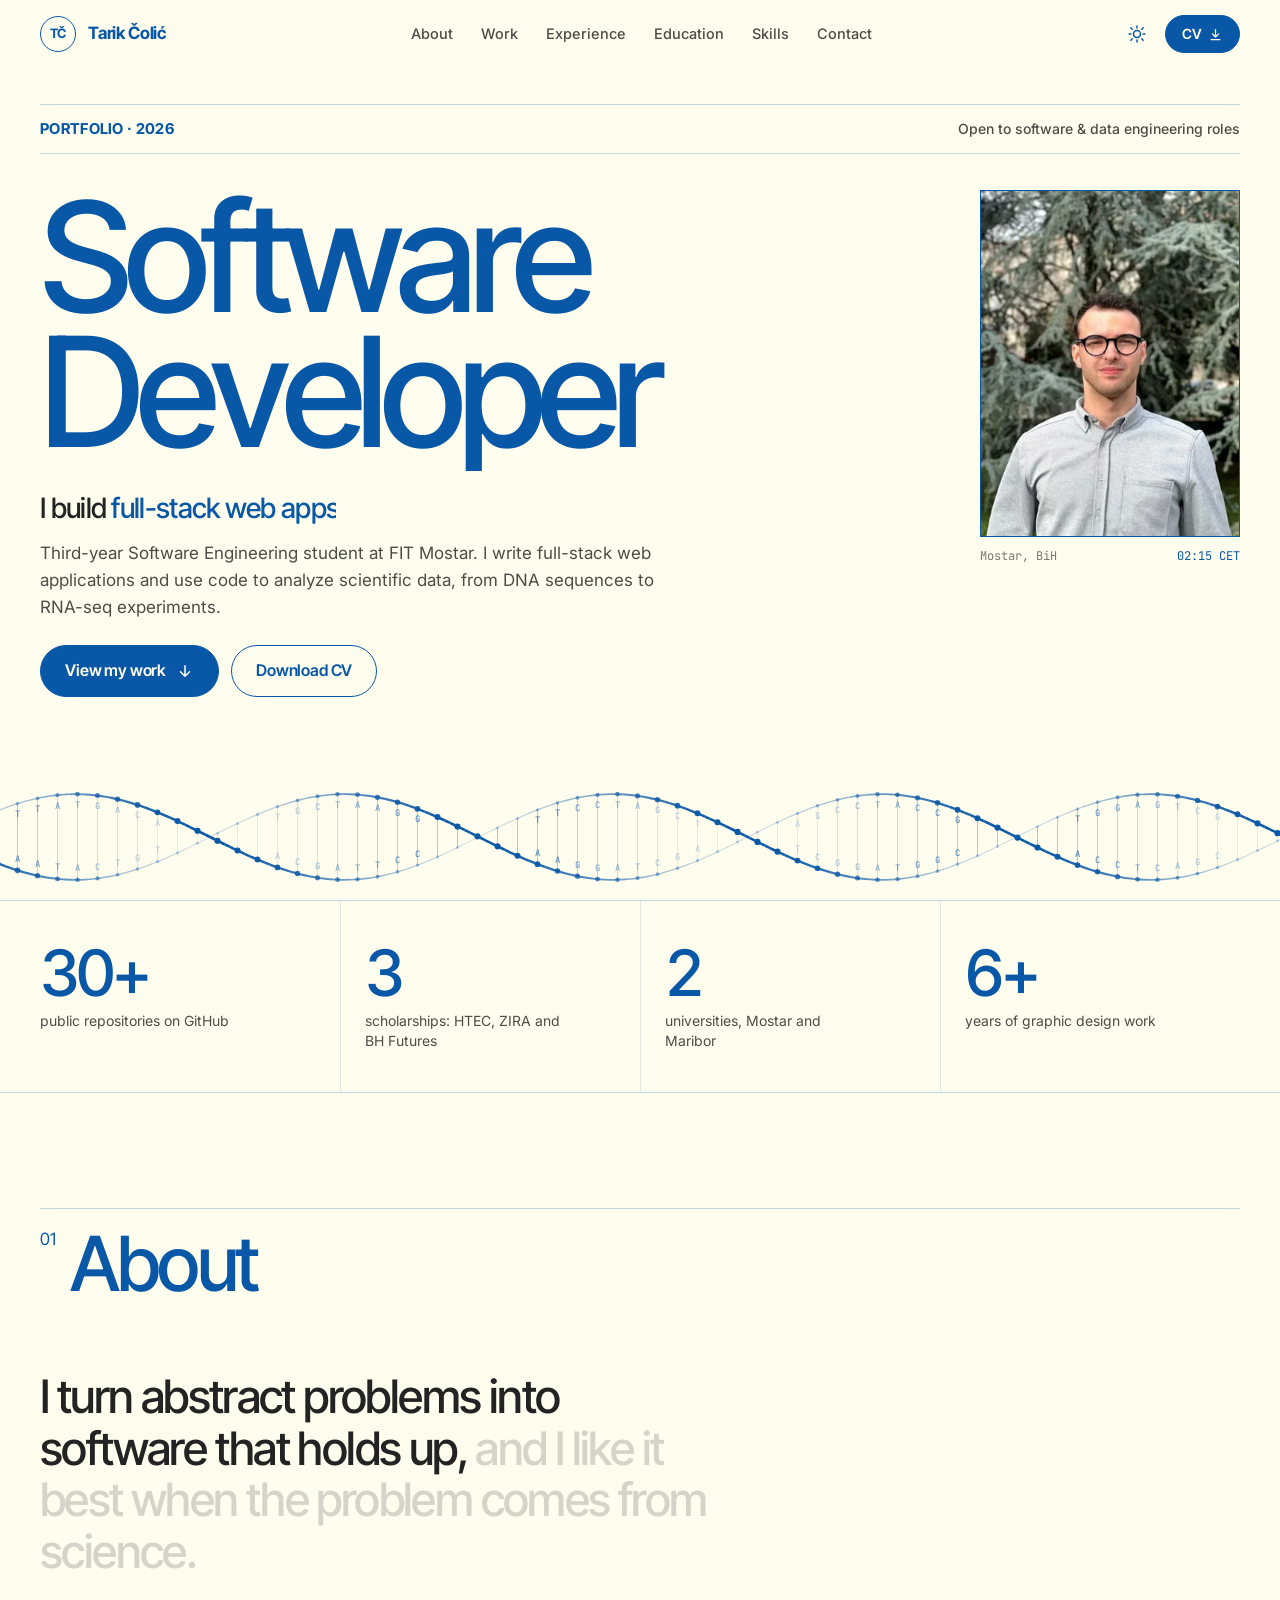
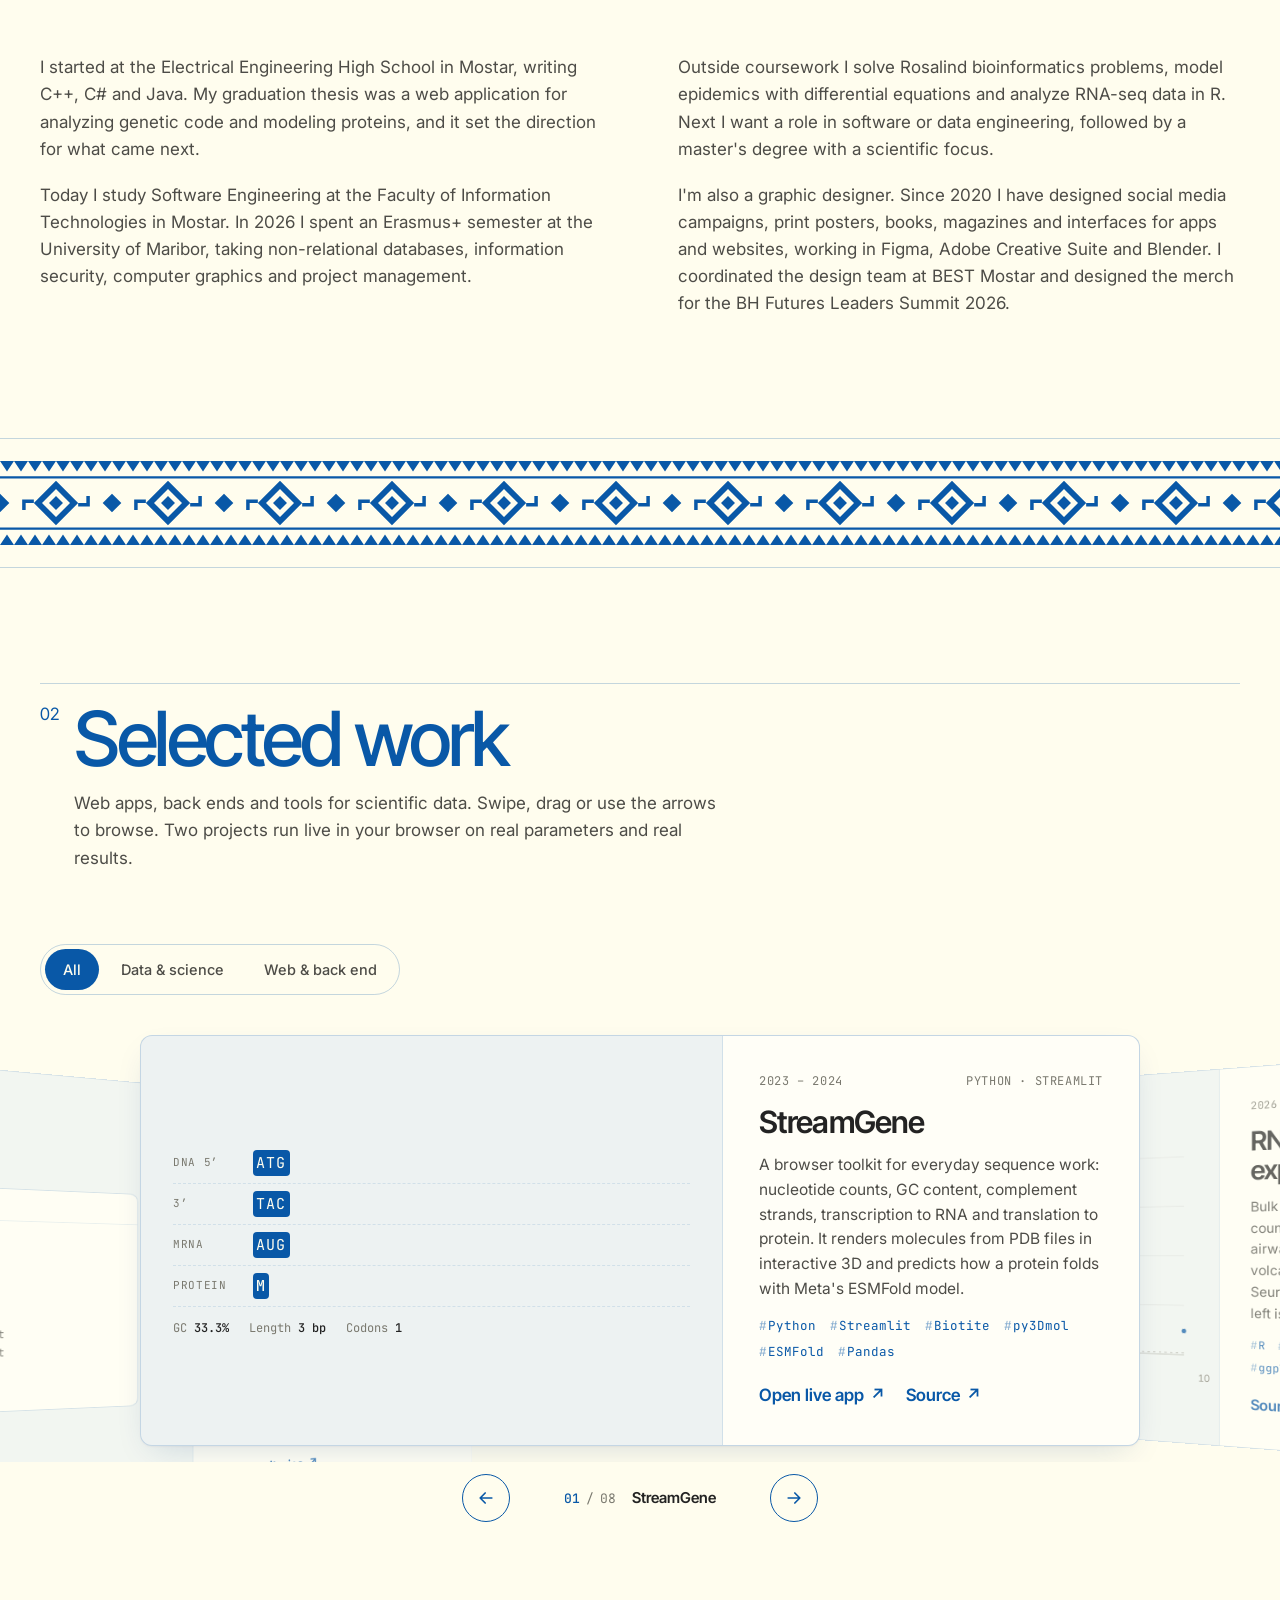
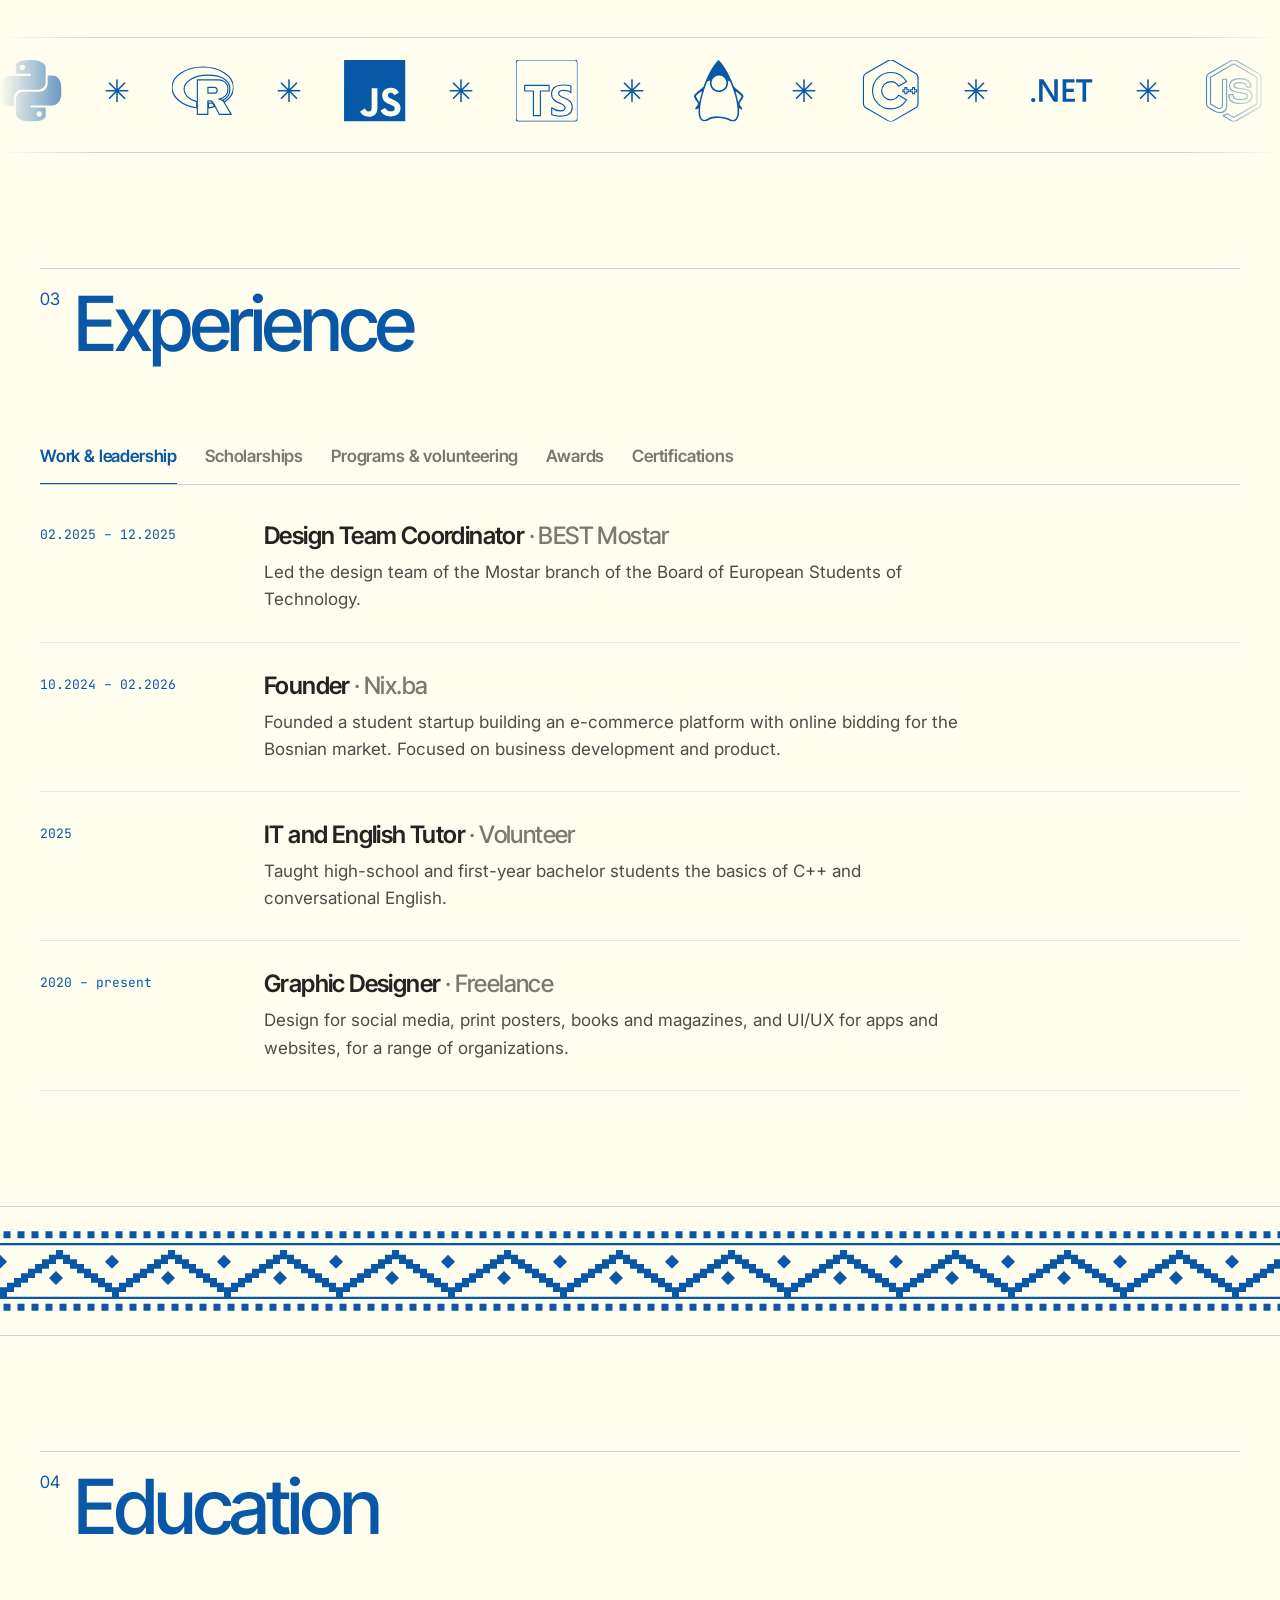
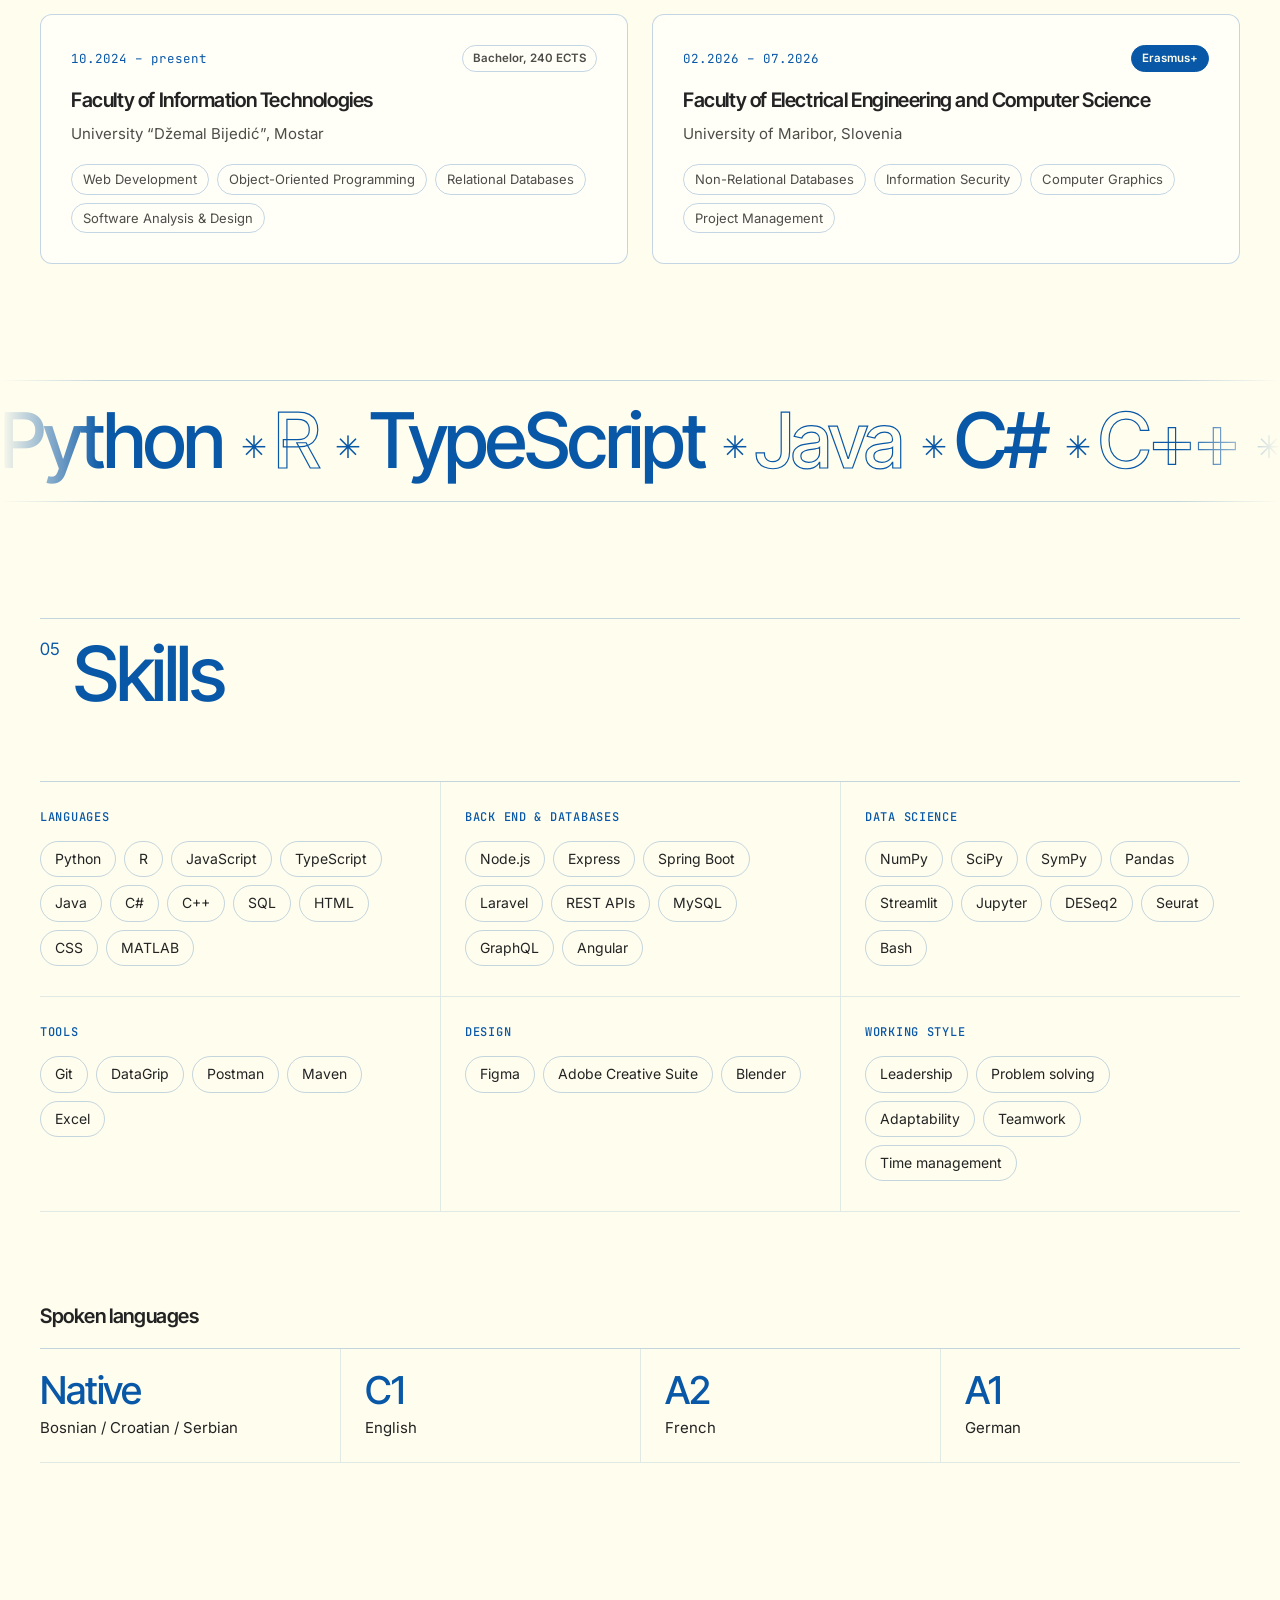
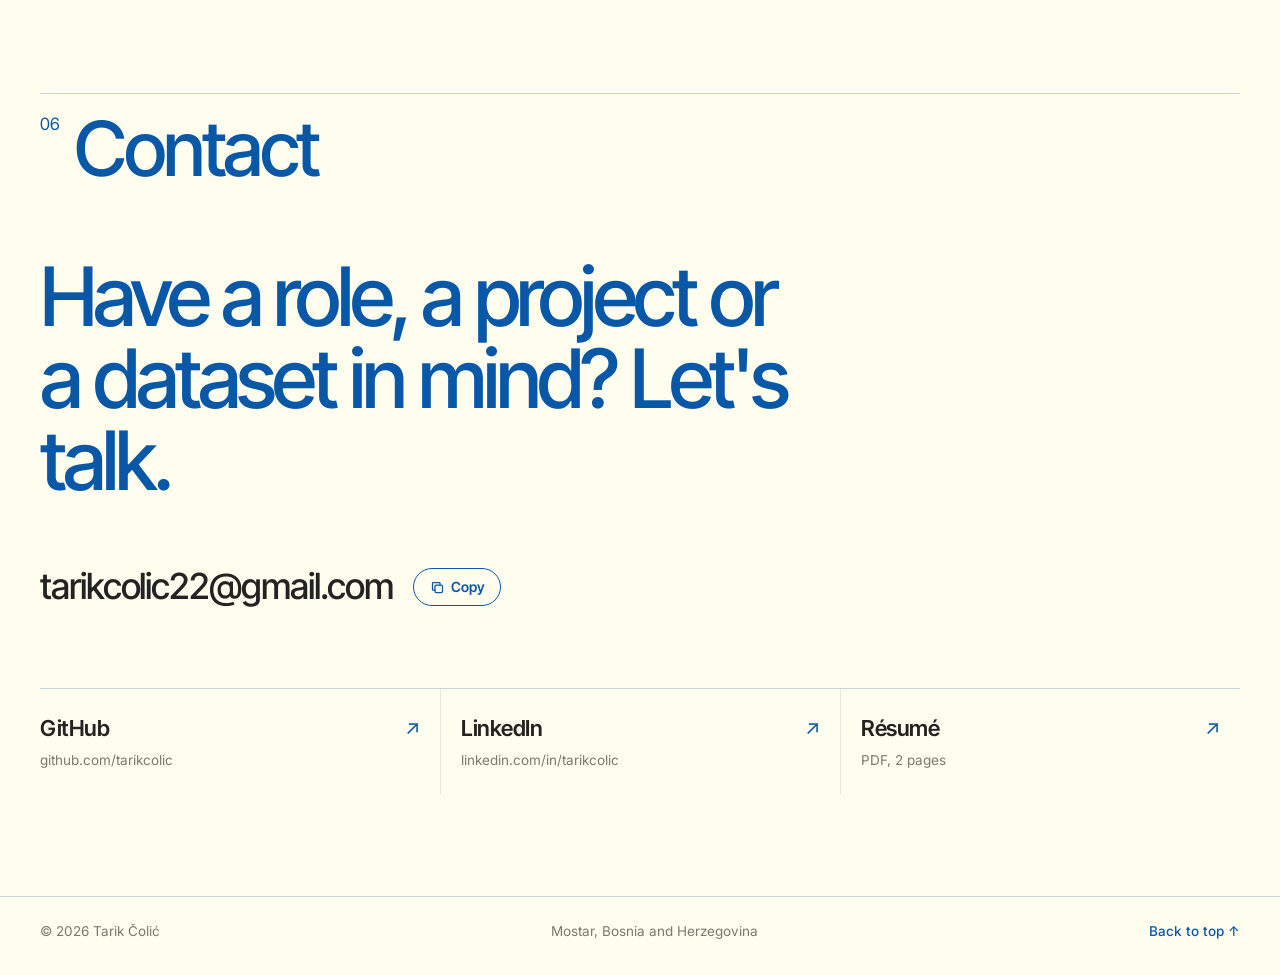
==== commit 1266ee97: "Swap motif band for a second kilim band; fix languages layout - Replace the folk-motif band with a s" ====
--- a/index.html
+++ b/index.html
@@ -596,9 +596,7 @@
       </div>
     </section>
 
-    <div class="band marquee marquee--motifs" aria-hidden="true">
-      <div class="marquee__track"><figure class="motif"><svg viewBox="0 0 64 64" aria-hidden="true"><circle cx="32" cy="32" r="27"/><path d="M32 32A26 26 0 0 1 58 32A26 26 0 0 1 32 32M32 32A26 26 0 0 1 45 54.5A26 26 0 0 1 32 32M32 32A26 26 0 0 1 19 54.5A26 26 0 0 1 32 32M32 32A26 26 0 0 1 6 32A26 26 0 0 1 32 32M32 32A26 26 0 0 1 19 9.5A26 26 0 0 1 32 32M32 32A26 26 0 0 1 45 9.5A26 26 0 0 1 32 32"/></svg><figcaption>rozeta</figcaption></figure><figure class="motif"><svg viewBox="0 0 64 64" aria-hidden="true"><path d="M18 44 L20 43.7 L21.8 43 L23.5 42.1 L25 40.9 L26.3 39.5 L27.3 37.9 L28 36.2 L28.4 34.4 L28.5 32.7 L28.3 30.9 L27.8 29.3 L27 27.7 L26.1 26.4 L24.9 25.2 L23.6 24.3 L22.1 23.6 L20.6 23.2 L19.1 23.1 L17.6 23.2 L16.2 23.5 L14.9 24.1 L13.7 24.9 L12.7 25.8 L11.8 26.9 L11.2 28.1 L10.8 29.3 L10.6 30.6 L10.7 31.8 L10.9 33 L11.3 34.2 L11.9 35.2 L12.7 36 L13.6 36.7 L14.5 37.3 L15.5 37.6 L16.5 37.8 L17.5 37.8 L18.5 37.6 L19.4 37.3 L20.2 36.9 L20.9 36.3 L21.4 35.6 L21.8 34.9 L22.1 34.2 L22.3 33.4 L22.3 32.6 L22.2 31.9 L21.9 31.3 L21.6 30.7 L21.2 30.2 L20.7 29.8 L20.2 29.5 L19.6 29.3 L19.1 29.2 L18.6 29.2 L18.1 29.3 L17.7 29.5 L17.3 29.8 L17 30.1 L16.8 30.4"/><path d="M46 20 L44 20.3 L42.2 21 L40.5 21.9 L39 23.1 L37.7 24.5 L36.7 26.1 L36 27.8 L35.6 29.6 L35.5 31.3 L35.7 33.1 L36.2 34.7 L37 36.3 L37.9 37.6 L39.1 38.8 L40.4 39.7 L41.9 40.4 L43.4 40.8 L44.9 40.9 L46.4 40.8 L47.8 40.5 L49.1 39.9 L50.3 39.1 L51.3 38.2 L52.2 37.1 L52.8 35.9 L53.2 34.7 L53.4 33.4 L53.3 32.2 L53.1 31 L52.7 29.8 L52.1 28.8 L51.3 28 L50.4 27.3 L49.5 26.7 L48.5 26.4 L47.5 26.2 L46.5 26.2 L45.5 26.4 L44.6 26.7 L43.8 27.1 L43.1 27.7 L42.6 28.4 L42.2 29.1 L41.9 29.8 L41.7 30.6 L41.7 31.4 L41.8 32.1 L42.1 32.7 L42.4 33.3 L42.8 33.8 L43.3 34.2 L43.8 34.5 L44.4 34.7 L44.9 34.8 L45.4 34.8 L45.9 34.7 L46.3 34.5 L46.7 34.2 L47 33.9 L47.2 33.6"/><path d="M18 44C30 44 34 20 46 20"/></svg><figcaption>spirala</figcaption></figure><figure class="motif"><svg class="wide" viewBox="0 0 96 64" aria-hidden="true"><circle cx="12" cy="17" r="3.6" class="fill"/><path d="M12 22V40M12 40L6 54M12 40L18 54"/><circle cx="30" cy="17" r="3.6" class="fill"/><path d="M30 22V40M30 40L24 54M30 40L36 54"/><circle cx="48" cy="17" r="3.6" class="fill"/><path d="M48 22V40M48 40L42 54M48 40L54 54"/><circle cx="66" cy="17" r="3.6" class="fill"/><path d="M66 22V40M66 40L60 54M66 40L72 54"/><circle cx="84" cy="17" r="3.6" class="fill"/><path d="M84 22V40M84 40L78 54M84 40L90 54"/><path d="M3 12L12 26L21 12L30 26L39 12L48 26L57 12L66 26L75 12L84 26L93 12"/></svg><figcaption>kolo</figcaption></figure><figure class="motif"><svg class="wide" viewBox="0 0 96 64" aria-hidden="true"><path d="M6 32 L7 33.6 L8 35.2 L9 36.8 L10 38.2 L11 39.5 L12 40.6 L13 41.5 L14 42.2 L15 42.7 L16 43 L17 43 L18 42.7 L19 42.2 L20 41.5 L21 40.6 L22 39.5 L23 38.2 L24 36.8 L25 35.2 L26 33.6 L27 32 L28 30.4 L29 28.8 L30 27.2 L31 25.8 L32 24.5 L33 23.4 L34 22.5 L35 21.8 L36 21.3 L37 21 L38 21 L39 21.3 L40 21.8 L41 22.5 L42 23.4 L43 24.5 L44 25.8 L45 27.2 L46 28.8 L47 30.4 L48 32 L49 33.6 L50 35.2 L51 36.8 L52 38.2 L53 39.5 L54 40.6 L55 41.5 L56 42.2 L57 42.7 L58 43 L59 43 L60 42.7 L61 42.2 L62 41.5 L63 40.6 L64 39.5 L65 38.2 L66 36.8 L67 35.2 L68 33.6 L69 32 L70 30.4 L71 28.8 L72 27.2 L73 25.8 L74 24.5 L75 23.4 L76 22.5 L77 21.8 L78 21.3 L79 21 L80 21 L81 21.3 L82 21.8 L83 22.5 L84 23.4 L85 24.5 L86 25.8 L87 27.2 L88 28.8 L89 30.4 L90 32"/><path d="M21.3 19.7 L20.5 18.4 L20 17 L19.7 15.6 L19.7 14.2 L19.9 12.9 L20.4 11.6 L21.1 10.5 L22 9.6 L23 8.8 L24.1 8.3 L25.3 8 L26.4 8 L27.6 8.1 L28.6 8.5 L29.5 9 L30.3 9.7 L30.9 10.5 L31.4 11.4 L31.6 12.3 L31.7 13.3 L31.6 14.1 L31.3 15 L30.9 15.7 L30.4 16.3 L29.8 16.8 L29.1 17.1 L28.4 17.3 L27.8 17.4 L27.1 17.3 L26.5 17.1 L26 16.8 L25.6 16.4 L25.3 16 L25 15.5 L24.9 15 L24.9 14.6 L25 14.2 L25.2 13.8 L25.4 13.5 L25.7 13.3"/><path d="M74.7 44.3 L75.5 45.6 L76 47 L76.3 48.4 L76.3 49.8 L76.1 51.1 L75.6 52.4 L74.9 53.5 L74 54.4 L73 55.2 L71.9 55.7 L70.7 56 L69.6 56 L68.4 55.9 L67.4 55.5 L66.5 55 L65.7 54.3 L65.1 53.5 L64.6 52.6 L64.4 51.7 L64.3 50.7 L64.4 49.9 L64.7 49 L65.1 48.3 L65.6 47.7 L66.2 47.2 L66.9 46.9 L67.6 46.7 L68.2 46.6 L68.9 46.7 L69.5 46.9 L70 47.2 L70.4 47.6 L70.7 48 L71 48.5 L71.1 49 L71.1 49.4 L71 49.8 L70.8 50.2 L70.6 50.5 L70.3 50.7"/><path d="M48 32C52 22 58 20 62 22C58 26 54 30 48 32ZM48 32C44 42 38 44 34 42C38 38 42 34 48 32Z" class="fill"/></svg><figcaption>loza</figcaption></figure><figure class="motif"><svg viewBox="0 0 64 64" aria-hidden="true"><path d="M32 60V34C32 22 33 22 33 22"/><path d="M32 34C32 22 31 22 31 22"/><path d="M33 22 L33.3 20.1 L34 18.3 L35 16.7 L36.2 15.3 L37.6 14.2 L39.1 13.4 L40.8 12.8 L42.4 12.6 L44.1 12.6 L45.7 13 L47.2 13.6 L48.5 14.4 L49.7 15.5 L50.6 16.7 L51.3 18 L51.7 19.4 L51.8 20.8 L51.8 22.2 L51.4 23.5 L50.9 24.7 L50.1 25.8 L49.3 26.7 L48.2 27.4 L47.1 27.9 L46 28.2 L44.9 28.3 L43.8 28.1 L42.7 27.8 L41.8 27.3 L41 26.7 L40.3 26 L39.8 25.2 L39.5 24.3 L39.3 23.4 L39.3 22.6 L39.5 21.8 L39.8 21 L40.2 20.4 L40.7 19.8 L41.2 19.4 L41.8 19.1 L42.5 18.9 L43.1 18.9 L43.7 18.9 L44.2 19.1 L44.6 19.4 L45 19.7 L45.3 20 L45.5 20.4 L45.6 20.8"/><path d="M31 22 L30.7 20.1 L30 18.3 L29 16.7 L27.8 15.3 L26.4 14.2 L24.9 13.4 L23.2 12.8 L21.6 12.6 L19.9 12.6 L18.3 13 L16.8 13.6 L15.5 14.4 L14.3 15.5 L13.4 16.7 L12.7 18 L12.3 19.4 L12.2 20.8 L12.2 22.2 L12.6 23.5 L13.1 24.7 L13.9 25.8 L14.7 26.7 L15.8 27.4 L16.9 27.9 L18 28.2 L19.1 28.3 L20.2 28.1 L21.3 27.8 L22.2 27.3 L23 26.7 L23.7 26 L24.2 25.2 L24.5 24.3 L24.7 23.4 L24.7 22.6 L24.5 21.8 L24.2 21 L23.8 20.4 L23.3 19.8 L22.8 19.4 L22.2 19.1 L21.5 18.9 L20.9 18.9 L20.3 18.9 L19.8 19.1 L19.4 19.4 L19 19.7 L18.7 20 L18.5 20.4 L18.4 20.8"/><path d="M24 60H40"/></svg><figcaption>rogovi</figcaption></figure><figure class="motif"><svg viewBox="0 0 64 64" aria-hidden="true"><path d="M32 6L58 32L32 58L6 32Z"/><path d="M32 18L46 32L32 46L18 32Z" class="fill"/><path d="M32 6V1H38M58 32H63V38M32 58V63H26M6 32H1V26"/></svg><figcaption>ćilim</figcaption></figure><figure class="motif"><svg viewBox="0 0 64 64" aria-hidden="true"><path d="M0 6H64M0 58H64"/><path d="M0 10L8 26L16 10ZM16 10L24 26L32 10ZM32 10L40 26L48 10ZM48 10L56 26L64 10ZM0 54L8 38L16 54ZM16 54L24 38L32 54ZM32 54L40 38L48 54ZM48 54L56 38L64 54Z" class="fill"/></svg><figcaption>vučji zub</figcaption></figure><figure class="motif"><svg viewBox="0 0 64 64" aria-hidden="true"><path d="M32 60V8M32 48C24 46 18 40 16 32M32 48C40 46 46 40 48 32M32 34C26 32 22 26 22 20M32 34C38 32 42 26 42 20M32 22C29 20 27 16 27 12M32 22C35 20 37 16 37 12"/><circle cx="16" cy="30" r="3" class="fill"/><circle cx="48" cy="30" r="3" class="fill"/><circle cx="22" cy="18" r="3" class="fill"/><circle cx="42" cy="18" r="3" class="fill"/><circle cx="27" cy="10" r="3" class="fill"/><circle cx="37" cy="10" r="3" class="fill"/><circle cx="32" cy="6" r="3" class="fill"/><path d="M24 60H40"/></svg><figcaption>stablo</figcaption></figure></div>
-    </div>
+    <div class="band band--kilim band--kilim-2" aria-hidden="true"><div class="band__kilim"></div></div>
 
     <!-- ============ EDUCATION ============ -->
     <section class="section" id="education" aria-labelledby="edu-title">
--- a/assets/css/style.css
+++ b/assets/css/style.css
@@ -766,12 +766,6 @@
 .logo:nth-child(even) svg { fill: none; stroke: currentColor; stroke-width: 0.45; stroke-linejoin: round; }
 .logo::after { content: "✳"; font-family: var(--f-display); font-size: 0.4em; }
 
-.marquee--motifs .marquee__track { gap: clamp(28px, 4vw, 56px); padding-right: clamp(28px, 4vw, 56px); animation-duration: 60s; }
-.motif { display: inline-flex; flex-direction: column; align-items: center; gap: 8px; margin: 0; color: var(--accent); }
-.motif svg { height: clamp(52px, 6.5vw, 84px); width: auto; aspect-ratio: 1; fill: none; stroke: currentColor; stroke-width: 2.4; stroke-linecap: round; stroke-linejoin: round; overflow: visible; }
-.motif svg.wide { aspect-ratio: 3 / 2; }
-.motif svg .fill { fill: currentColor; stroke: none; }
-.motif figcaption { font-family: var(--f-mono); font-size: 11px; letter-spacing: 0.08em; text-transform: uppercase; color: var(--ink-3); }
 
 .band--kilim { --kh: clamp(56px, 7vw, 84px); padding: clamp(14px, 2vw, 22px) 0; }
 .band__kilim {
@@ -783,16 +777,23 @@
   will-change: transform;
 }
 @keyframes kilim { to { transform: translateX(calc(var(--kh) * -4 / 3)); } }
+.band--kilim-2 .band__kilim {
+  -webkit-mask-image: url("../img/kilim-2.svg");
+  mask-image: url("../img/kilim-2.svg");
+  animation-direction: reverse;
+}
 
 .skills { display: grid; grid-template-columns: repeat(3, minmax(0, 1fr)); gap: 0; border-top: 1px solid var(--line); }
 .skill-group { padding: 26px 24px 30px 0; border-bottom: 1px solid var(--line-soft); }
 .skill-group:not(:nth-child(3n + 1)) { padding-left: 24px; border-left: 1px solid var(--line-soft); }
 .skill-group h3 { font-family: var(--f-mono); font-weight: 500; font-size: 12px; text-transform: uppercase; letter-spacing: 0.06em; color: var(--accent); margin-bottom: 14px; }
 
-.langs { max-width: 560px; margin-top: clamp(48px, 7vw, 88px); }
+.langs { margin-top: clamp(48px, 7vw, 88px); }
+.langs ul { display: grid; grid-template-columns: repeat(4, minmax(0, 1fr)); border-top: 1px solid var(--line); }
 .langs h3 { font-family: var(--f-display); font-weight: 600; font-size: 20px; letter-spacing: -0.02em; margin-bottom: 16px; color: var(--ink); }
-.langs li { display: grid; grid-template-columns: 1fr auto; gap: 16px; align-items: center; padding: 12px 0; border-bottom: 1px solid var(--line-soft); font-size: 15px; }
-.langs li b { font-family: var(--f-mono); font-weight: 500; font-size: 12.5px; color: var(--accent); text-align: right; }
+.langs li { display: flex; flex-direction: column-reverse; justify-content: flex-end; gap: 6px; padding: 22px 24px; border-bottom: 1px solid var(--line-soft); border-left: 1px solid var(--line-soft); font-size: 15px; min-width: 0; }
+.langs li:first-child { border-left: 0; padding-left: 0; }
+.langs li b { font-family: var(--f-display); font-weight: 500; font-size: clamp(1.75rem, 3vw, 2.5rem); line-height: 1; letter-spacing: -0.03em; color: var(--accent); }
 
 
 /* ---------- Contact ---------- */
@@ -865,6 +866,8 @@
   .skills { grid-template-columns: 1fr 1fr; }
   .skill-group:not(:nth-child(3n + 1)) { padding-left: 0; border-left: 0; }
   .skill-group:nth-child(even) { padding-left: 24px; border-left: 1px solid var(--line-soft); }
+  .langs ul { grid-template-columns: repeat(2, minmax(0, 1fr)); }
+  .langs li:nth-child(odd) { border-left: 0; padding-left: 0; }
 }
 @media (max-width: 760px) {
   body { font-size: 16px; }
@@ -891,6 +894,8 @@
   .tl__date:empty { display: none; }
   .edu { grid-template-columns: 1fr; }
   .skills { grid-template-columns: 1fr; }
+  .langs li { padding: 18px 0 18px 16px; font-size: 14px; }
+  .langs li:nth-child(odd) { padding-left: 0; }
   .skill-group, .skill-group:nth-child(even) { padding: 22px 0; border-left: 0; }
   .contact__links { grid-template-columns: 1fr; }
   .contact__links li + li { border-left: 0; border-top: 1px solid var(--line-soft); }
